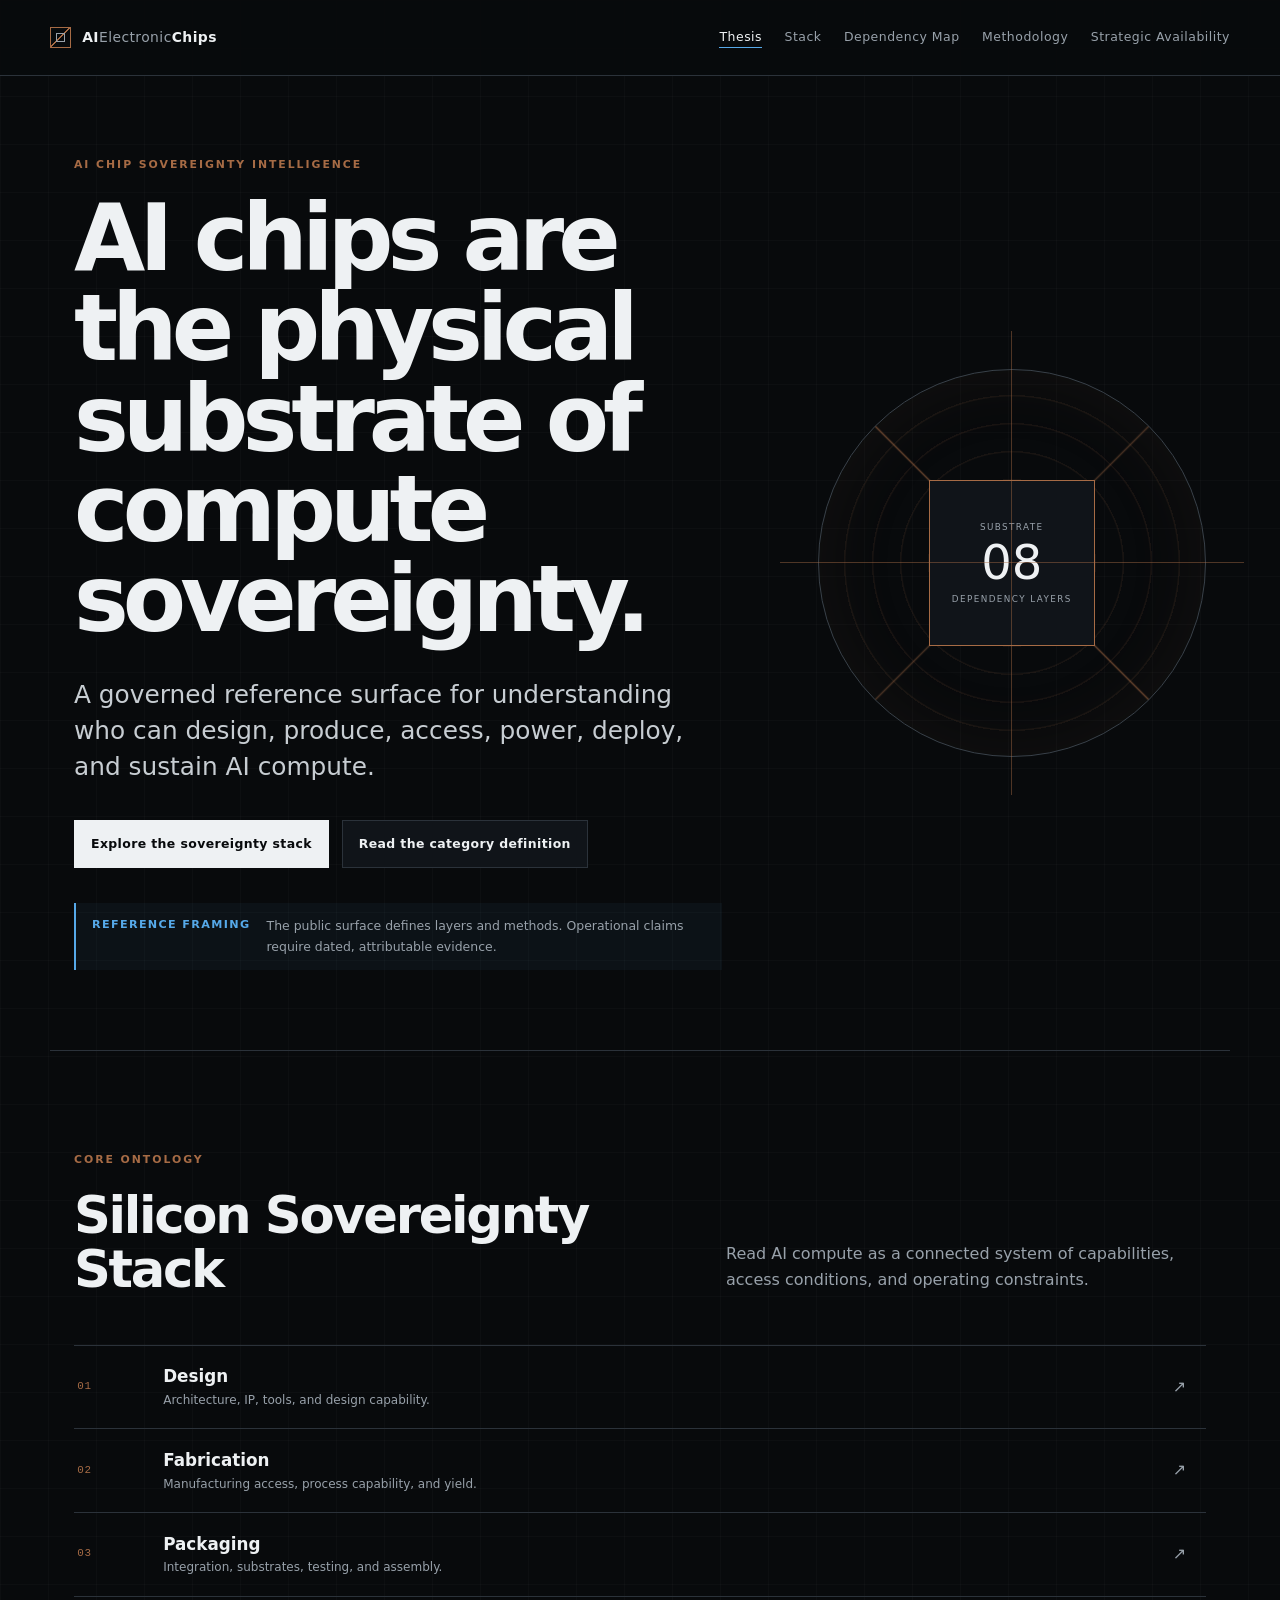
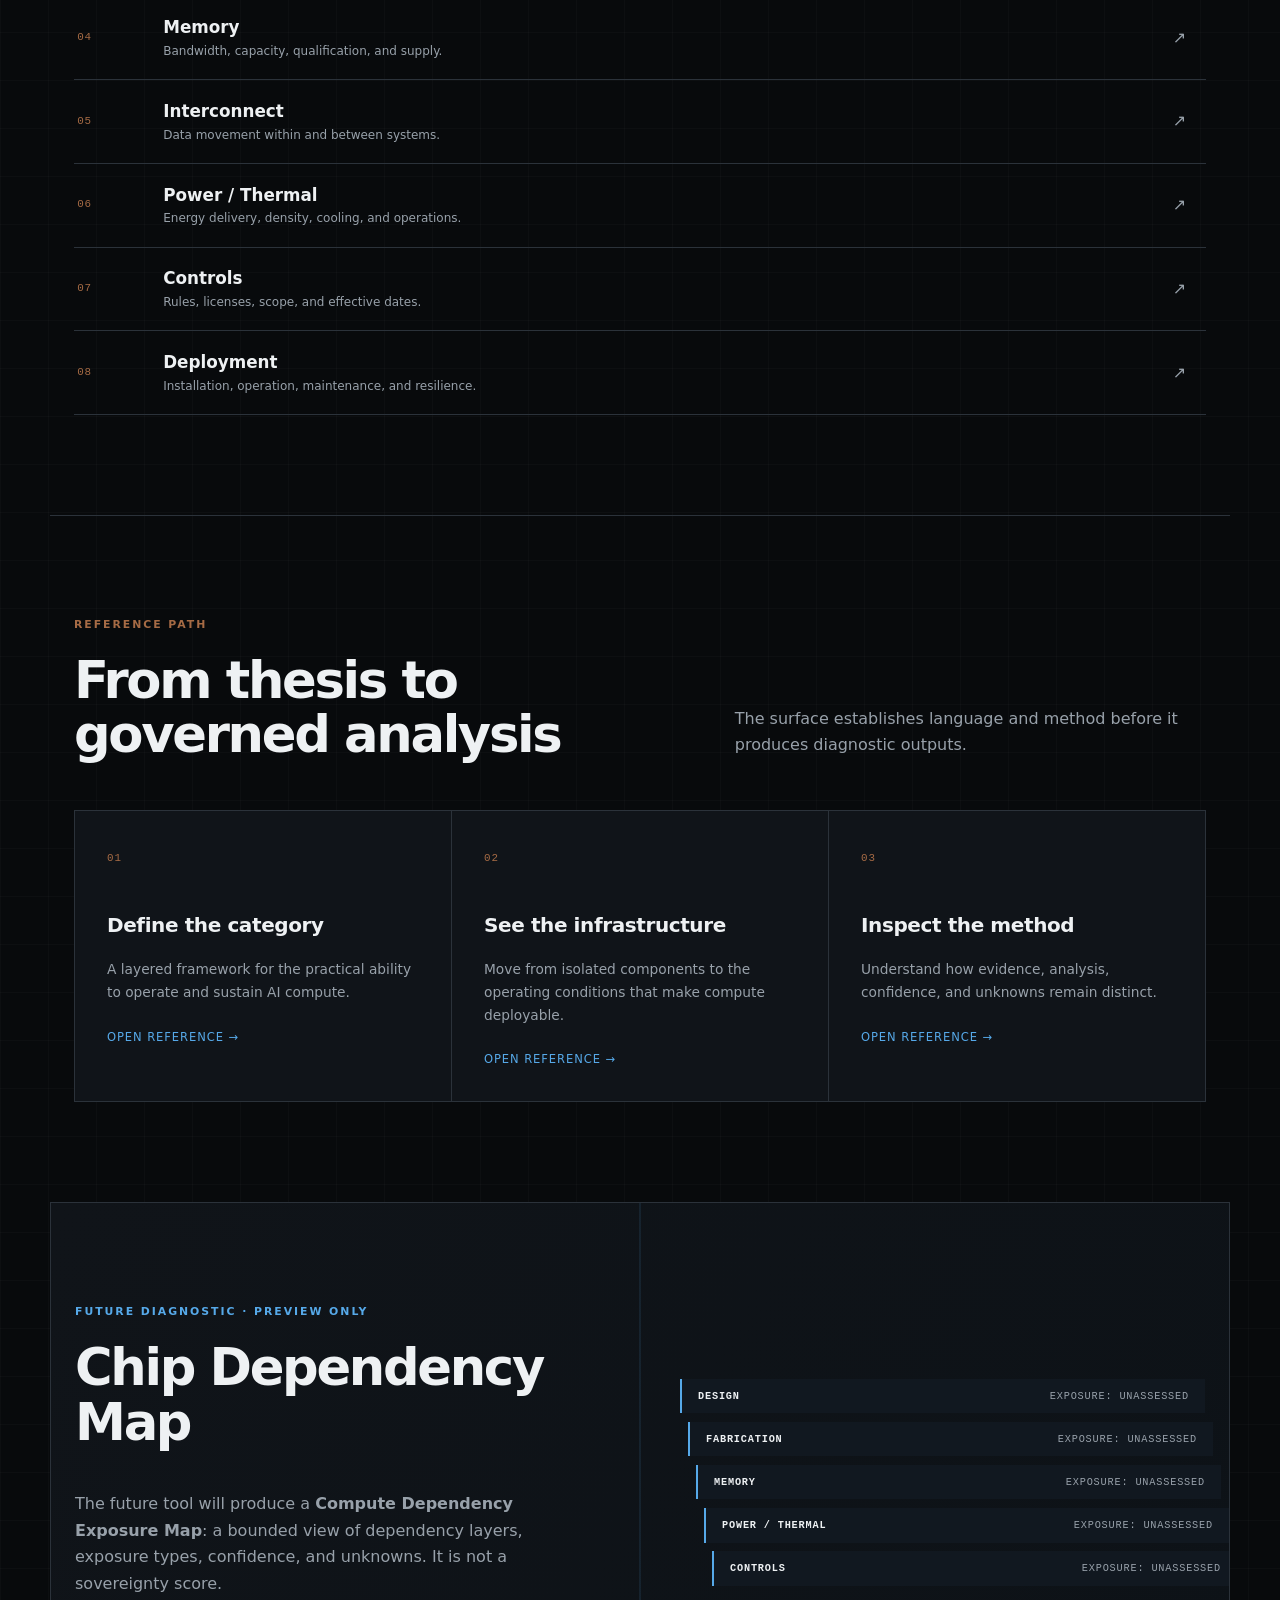
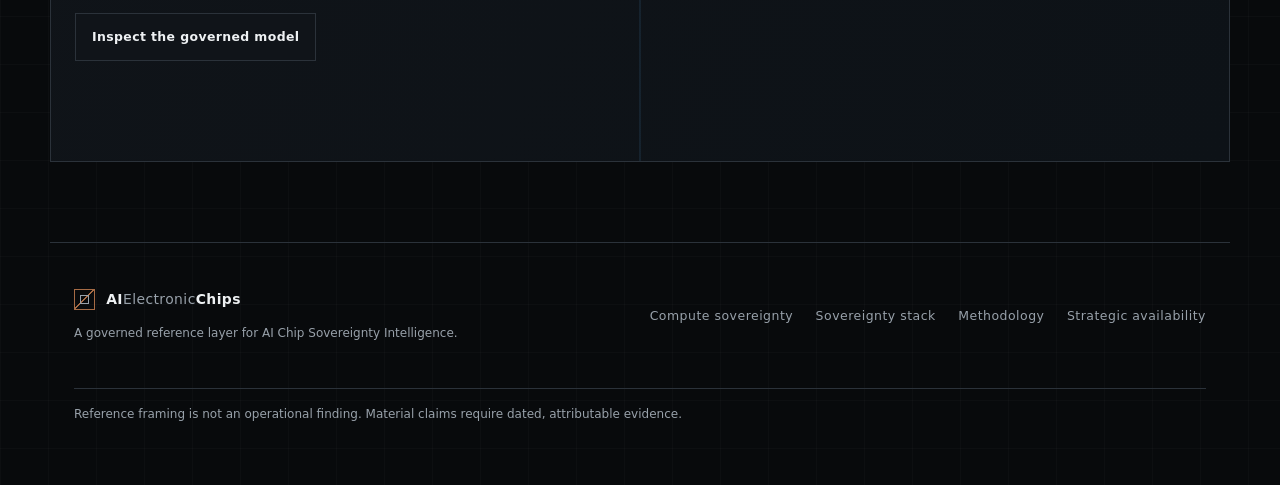
==== index.html @ 71fe15e7 "Build public reference surface" ====
<!doctype html>
<html lang="en">
<head>
  <meta charset="utf-8">
  <meta name="viewport" content="width=device-width, initial-scale=1">
  <title>AI Chip Sovereignty Intelligence | AIElectronicChips.com</title>
  <meta name="description" content="AI chips are the physical substrate of compute sovereignty.">
  <meta name="robots" content="index, follow">
  <link rel="canonical" href="https://aielectronicchips.com/">
  <meta property="og:type" content="website">
  <meta property="og:site_name" content="AIElectronicChips.com">
  <meta property="og:title" content="AI Chip Sovereignty Intelligence">
  <meta property="og:description" content="AI chips are the physical substrate of compute sovereignty.">
  <meta property="og:url" content="https://aielectronicchips.com/">
  <link rel="stylesheet" href="/assets/css/main.css">
</head>
<body>
  <a class="skip-link" href="#main">Skip to main content</a>
  <header class="site-header">
    <a class="brand" href="/" aria-label="AIElectronicChips.com home"><span class="brand-mark" aria-hidden="true"></span><span>AI<span>Electronic</span>Chips</span></a>
    <nav class="primary-nav" aria-label="Primary navigation"><a href="/" aria-current="page">Thesis</a><a href="/sovereignty-stack/">Stack</a><a href="/chip-dependency-map/">Dependency Map</a><a href="/methodology/">Methodology</a><a href="/strategic-availability/">Strategic Availability</a></nav>
  </header>
  <main id="main"><section class="home-hero"><div class="hero-copy"><p class="eyebrow">AI Chip Sovereignty Intelligence</p><h1>AI chips are the physical substrate of compute sovereignty.</h1><p class="lead">A governed reference surface for understanding who can design, produce, access, power, deploy, and sustain AI compute.</p><div class="hero-actions"><a class="button primary" href="/sovereignty-stack/">Explore the sovereignty stack</a><a class="button" href="/compute-sovereignty/">Read the category definition</a></div><div class="framing-note"><strong>Reference framing</strong><span>The public surface defines layers and methods. Operational claims require dated, attributable evidence.</span></div></div><div class="wafer" aria-hidden="true"><div class="wafer-core"><span>SUBSTRATE</span><strong>08</strong><small>DEPENDENCY LAYERS</small></div></div></section>
  <section class="home-section stack-home" aria-labelledby="stack-title"><div class="section-heading"><div><div class="section-label">Core ontology</div><h2 id="stack-title">Silicon Sovereignty Stack</h2></div><p>Read AI compute as a connected system of capabilities, access conditions, and operating constraints.</p></div><ol class="stack"><li><a href="/design-fabrication-packaging/"><span class="layer-id">01</span><span><strong>Design</strong><small>Architecture, IP, tools, and design capability.</small></span><span class="arrow" aria-hidden="true">↗</span></a></li><li><a href="/design-fabrication-packaging/"><span class="layer-id">02</span><span><strong>Fabrication</strong><small>Manufacturing access, process capability, and yield.</small></span><span class="arrow" aria-hidden="true">↗</span></a></li><li><a href="/design-fabrication-packaging/"><span class="layer-id">03</span><span><strong>Packaging</strong><small>Integration, substrates, testing, and assembly.</small></span><span class="arrow" aria-hidden="true">↗</span></a></li><li><a href="/hbm-memory/"><span class="layer-id">04</span><span><strong>Memory</strong><small>Bandwidth, capacity, qualification, and supply.</small></span><span class="arrow" aria-hidden="true">↗</span></a></li><li><a href="/interconnects/"><span class="layer-id">05</span><span><strong>Interconnect</strong><small>Data movement within and between systems.</small></span><span class="arrow" aria-hidden="true">↗</span></a></li><li><a href="/power-and-thermal-limits/"><span class="layer-id">06</span><span><strong>Power / Thermal</strong><small>Energy delivery, density, cooling, and operations.</small></span><span class="arrow" aria-hidden="true">↗</span></a></li><li><a href="/export-control-layer/"><span class="layer-id">07</span><span><strong>Controls</strong><small>Rules, licenses, scope, and effective dates.</small></span><span class="arrow" aria-hidden="true">↗</span></a></li><li><a href="/ai-chip-infrastructure/"><span class="layer-id">08</span><span><strong>Deployment</strong><small>Installation, operation, maintenance, and resilience.</small></span><span class="arrow" aria-hidden="true">↗</span></a></li></ol></section>
  <section class="home-section"><div class="section-heading"><div><div class="section-label">Reference path</div><h2>From thesis to governed analysis</h2></div><p>The surface establishes language and method before it produces diagnostic outputs.</p></div><div class="feature-grid"><a class="feature-card" href="/compute-sovereignty/"><span class="layer-id">01</span><h3>Define the category</h3><p>A layered framework for the practical ability to operate and sustain AI compute.</p><span class="text-link">Open reference →</span></a><a class="feature-card" href="/ai-chip-infrastructure/"><span class="layer-id">02</span><h3>See the infrastructure</h3><p>Move from isolated components to the operating conditions that make compute deployable.</p><span class="text-link">Open reference →</span></a><a class="feature-card" href="/methodology/"><span class="layer-id">03</span><h3>Inspect the method</h3><p>Understand how evidence, analysis, confidence, and unknowns remain distinct.</p><span class="text-link">Open reference →</span></a></div></section>
  <section class="home-section instrument-preview" aria-labelledby="map-title"><div><div class="section-label blue">Future diagnostic · Preview only</div><h2 id="map-title">Chip Dependency Map</h2><p>The future tool will produce a <strong>Compute Dependency Exposure Map</strong>: a bounded view of dependency layers, exposure types, confidence, and unknowns. It is not a sovereignty score.</p><a class="button" href="/chip-dependency-map/">Inspect the governed model</a></div><div class="preview-stack" aria-hidden="true"><span style="--i:0">DESIGN<b>EXPOSURE: UNASSESSED</b></span><span style="--i:1">FABRICATION<b>EXPOSURE: UNASSESSED</b></span><span style="--i:2">MEMORY<b>EXPOSURE: UNASSESSED</b></span><span style="--i:3">POWER / THERMAL<b>EXPOSURE: UNASSESSED</b></span><span style="--i:4">CONTROLS<b>EXPOSURE: UNASSESSED</b></span></div></section></main>
  <footer class="site-footer">
    <div><a class="brand footer-brand" href="/"><span class="brand-mark" aria-hidden="true"></span><span>AI<span>Electronic</span>Chips</span></a><p>A governed reference layer for AI Chip Sovereignty Intelligence.</p></div>
    <nav aria-label="Footer navigation"><a href="/compute-sovereignty/">Compute sovereignty</a><a href="/sovereignty-stack/">Sovereignty stack</a><a href="/methodology/">Methodology</a><a href="/strategic-availability/">Strategic availability</a></nav>
    <p class="footer-note">Reference framing is not an operational finding. Material claims require dated, attributable evidence.</p>
  </footer>
</body>
</html>
---- assets/css/main.css ----
:root{--black:#080a0c;--graphite:#101419;--panel:#151a20;--line:#2b323a;--muted:#98a1aa;--text:#eef1f3;--copper:#a66b45;--blue:#56a9e9;--max:1180px;color-scheme:dark}*{box-sizing:border-box}html{scroll-behavior:smooth}body{margin:0;background:var(--black);color:var(--text);font-family:Inter,ui-sans-serif,system-ui,-apple-system,BlinkMacSystemFont,"Segoe UI",sans-serif;line-height:1.65;background-image:linear-gradient(rgba(255,255,255,.018) 1px,transparent 1px),linear-gradient(90deg,rgba(255,255,255,.018) 1px,transparent 1px);background-size:48px 48px}a{color:inherit}.skip-link{position:absolute;left:1rem;top:-5rem;background:var(--text);color:var(--black);padding:.7rem 1rem;z-index:20}.skip-link:focus{top:1rem}.site-header{height:76px;display:flex;align-items:center;justify-content:space-between;gap:2rem;padding:0 max(24px,calc((100vw - var(--max))/2));border-bottom:1px solid var(--line);background:rgba(8,10,12,.94)}.brand{display:flex;align-items:center;gap:.7rem;text-decoration:none;font-size:.87rem;font-weight:700;letter-spacing:.03em}.brand span span{color:var(--muted);font-weight:500}.brand-mark{width:21px;height:21px;border:1px solid var(--copper);position:relative;background:linear-gradient(135deg,transparent 45%,var(--copper) 46%,var(--copper) 51%,transparent 52%)}.brand-mark:after{content:"";position:absolute;inset:5px;border:1px solid var(--muted)}.primary-nav,.site-footer nav{display:flex;gap:1.4rem;align-items:center}.primary-nav a,.site-footer nav a{color:var(--muted);text-decoration:none;font-size:.78rem;letter-spacing:.04em}.primary-nav a:hover,.primary-nav a:focus,.primary-nav a[aria-current=page],.site-footer a:hover{color:var(--text)}.primary-nav a[aria-current=page]{border-bottom:1px solid var(--blue)}.home-hero,.page-hero{max-width:var(--max);margin:auto;position:relative}.home-hero{min-height:650px;display:grid;grid-template-columns:1.25fr .75fr;align-items:center;gap:6rem;padding:80px 24px}.hero-copy{max-width:750px}.eyebrow,.section-label{text-transform:uppercase;letter-spacing:.18em;font-size:.68rem;font-weight:700;color:var(--copper);margin:0 0 1.2rem}.blue{color:var(--blue)}h1,h2,h3,p{margin-top:0}h1{font-size:clamp(3rem,7.2vw,6.6rem);line-height:.98;letter-spacing:-.065em;margin-bottom:2rem;max-width:1000px}h2{font-size:clamp(1.8rem,4vw,3.4rem);line-height:1.06;letter-spacing:-.045em}h3{font-size:1.25rem;letter-spacing:-.02em}.lead{font-size:clamp(1.15rem,2.2vw,1.55rem);line-height:1.45;color:#c7cdd2;max-width:760px}.intro{color:var(--muted);max-width:760px;font-size:1.04rem}.hero-actions{display:flex;gap:.8rem;flex-wrap:wrap;margin:2.2rem 0}.button{display:inline-block;text-decoration:none;border:1px solid var(--line);padding:.8rem 1rem;font-size:.78rem;font-weight:700;letter-spacing:.03em;background:var(--graphite)}.button:hover,.button:focus{border-color:var(--blue)}.button.primary{background:var(--text);color:var(--black);border-color:var(--text)}.framing-note{display:flex;gap:1rem;align-items:flex-start;border-left:2px solid var(--blue);padding:.8rem 1rem;background:rgba(86,169,233,.05);max-width:760px;margin-top:2rem}.framing-note strong{font-size:.7rem;text-transform:uppercase;letter-spacing:.12em;color:var(--blue);white-space:nowrap}.framing-note span{font-size:.78rem;color:var(--muted)}.wafer{aspect-ratio:1;border:1px solid #394149;border-radius:50%;display:grid;place-items:center;position:relative;background:repeating-radial-gradient(circle at center,transparent 0 26px,rgba(166,107,69,.1) 27px 28px),linear-gradient(45deg,transparent 49.7%,rgba(166,107,69,.5) 50%,transparent 50.3%),linear-gradient(-45deg,transparent 49.7%,rgba(166,107,69,.35) 50%,transparent 50.3%);box-shadow:inset 0 0 80px rgba(166,107,69,.08)}.wafer:before,.wafer:after{content:"";position:absolute;background:var(--copper);opacity:.45}.wafer:before{width:120%;height:1px}.wafer:after{width:1px;height:120%}.wafer-core{width:43%;aspect-ratio:1;background:var(--graphite);border:1px solid var(--copper);display:flex;flex-direction:column;align-items:center;justify-content:center;text-align:center}.wafer-core span,.wafer-core small{font-size:.55rem;letter-spacing:.16em;color:var(--muted)}.wafer-core strong{font-size:3rem;font-weight:400;line-height:1.2}.home-section,.content-shell{max-width:var(--max);margin:auto;padding:100px 24px}.home-section{border-top:1px solid var(--line)}.section-heading{display:flex;justify-content:space-between;gap:3rem;align-items:end;margin-bottom:3rem}.section-heading h2{margin-bottom:0}.section-heading p{max-width:480px;color:var(--muted);margin-bottom:.2rem}.stack{list-style:none;padding:0;margin:0;border-top:1px solid var(--line)}.stack li{border-bottom:1px solid var(--line)}.stack a{display:grid;grid-template-columns:70px 1fr 30px;gap:1rem;padding:1.1rem .2rem;text-decoration:none;align-items:center}.stack a:hover,.stack a:focus{background:linear-gradient(90deg,rgba(166,107,69,.08),transparent)}.layer-id,.block-index{font-family:ui-monospace,SFMono-Regular,Consolas,monospace;font-size:.68rem;color:var(--copper);letter-spacing:.08em}.stack strong{display:block;font-size:1.05rem}.stack small{display:block;color:var(--muted);font-size:.75rem}.arrow{color:var(--muted)}.feature-grid,.related-grid{display:grid;grid-template-columns:repeat(3,1fr);gap:1px;background:var(--line);border:1px solid var(--line)}.feature-card,.related-card{background:var(--graphite);padding:2rem;text-decoration:none}.feature-card:hover,.feature-card:focus,.related-card:hover,.related-card:focus{background:var(--panel)}.feature-card h3{margin:2.5rem 0 1rem}.feature-card p,.related-card span{color:var(--muted);font-size:.86rem}.text-link{display:block;color:var(--blue)!important;font-size:.72rem!important;text-transform:uppercase;letter-spacing:.08em;margin-top:1.5rem}.instrument-preview{display:grid;grid-template-columns:1fr 1fr;gap:5rem;background:linear-gradient(120deg,var(--graphite),#0d1217);border:1px solid var(--line);position:relative;overflow:hidden}.instrument-preview:before{content:"";position:absolute;inset:0;background:linear-gradient(90deg,transparent 49.9%,rgba(86,169,233,.18) 50%,transparent 50.1%);pointer-events:none}.instrument-preview p{color:var(--muted);max-width:600px}.preview-stack{display:flex;flex-direction:column;justify-content:center;gap:.55rem}.preview-stack span,.signal-grid span{border-left:2px solid var(--blue);background:#111820;padding:.7rem 1rem;font:600 .64rem ui-monospace,SFMono-Regular,Consolas,monospace;letter-spacing:.08em;transform:translateX(calc(var(--i) * 8px))}.preview-stack b{float:right;color:var(--muted);font-weight:400}.page-hero{padding:110px 24px 90px;border-bottom:1px solid var(--line);overflow:hidden}.page-hero h1{font-size:clamp(3.2rem,8vw,7.2rem);max-width:1050px}.trace{position:absolute;right:5%;top:15%;width:34%;height:70%;border:1px solid rgba(166,107,69,.25);border-left:0;background:linear-gradient(90deg,transparent,rgba(166,107,69,.04));z-index:-1}.trace:after{content:"";position:absolute;width:60%;height:1px;right:100%;top:50%;background:linear-gradient(90deg,transparent,var(--copper))}.content-shell{padding-top:70px}.stack-panel,.offerings{margin-bottom:90px}.stack-panel h2,.offerings h2{max-width:700px}.reference-sections{border-top:1px solid var(--line)}.reference-block{display:grid;grid-template-columns:100px 1fr;gap:2rem;border-bottom:1px solid var(--line);padding:3rem 0}.reference-block h2{font-size:clamp(1.5rem,3vw,2.5rem);margin-bottom:.8rem}.reference-block p{color:var(--muted);max-width:780px}.related{margin-top:100px}.related h2{margin-bottom:2.5rem}.related-card{display:flex;flex-direction:column}.related-card strong{font-size:1rem;margin-bottom:.8rem}.signal-grid{display:grid;grid-template-columns:1fr 1fr;gap:.6rem;align-content:center}.offerings ul{list-style:none;padding:0;border-top:1px solid var(--line)}.offerings li{border-bottom:1px solid var(--line);padding:1rem 0;font-size:1.05rem}.offerings li:before{content:"";display:inline-block;width:6px;height:6px;background:var(--copper);margin:0 1rem .15rem 0}.site-footer{max-width:var(--max);margin:80px auto 0;border-top:1px solid var(--line);padding:45px 24px 60px;display:grid;grid-template-columns:1fr auto;gap:2rem}.site-footer p{color:var(--muted);font-size:.75rem;margin:.8rem 0 0}.footer-note{grid-column:1/-1;border-top:1px solid var(--line);padding-top:1rem}.footer-brand{width:max-content}@media(max-width:900px){.primary-nav{display:none}.home-hero{grid-template-columns:1fr;min-height:auto}.wafer{max-width:420px}.section-heading{display:block}.section-heading p{margin-top:1rem}.feature-grid,.related-grid{grid-template-columns:1fr}.instrument-preview{grid-template-columns:1fr;gap:2rem}.site-footer{grid-template-columns:1fr}.site-footer nav{flex-wrap:wrap}}@media(max-width:600px){.site-header{height:64px;padding:0 18px}.home-hero,.page-hero,.home-section,.content-shell{padding-left:18px;padding-right:18px}.home-hero{padding-top:65px;padding-bottom:65px;gap:3rem}h1{font-size:clamp(2.65rem,15vw,4.5rem)}.page-hero h1{font-size:clamp(2.8rem,16vw,4.8rem)}.hero-actions{display:grid}.button{text-align:center}.framing-note{display:block}.framing-note strong{display:block;margin-bottom:.4rem}.reference-block{grid-template-columns:1fr;gap:.6rem;padding:2.2rem 0}.signal-grid{grid-template-columns:1fr}.preview-stack b{float:none;display:block;margin-top:.2rem}.stack a{grid-template-columns:40px 1fr 20px}.stack small{margin-top:.15rem}.site-footer nav{display:grid;gap:.7rem}}@media(prefers-reduced-motion:reduce){html{scroll-behavior:auto}}body{overflow-x:hidden}.hero-copy{min-width:0}.wafer{width:100%}@media(max-width:600px){.home-hero>*{min-width:0}.lead,.intro{overflow-wrap:anywhere}}
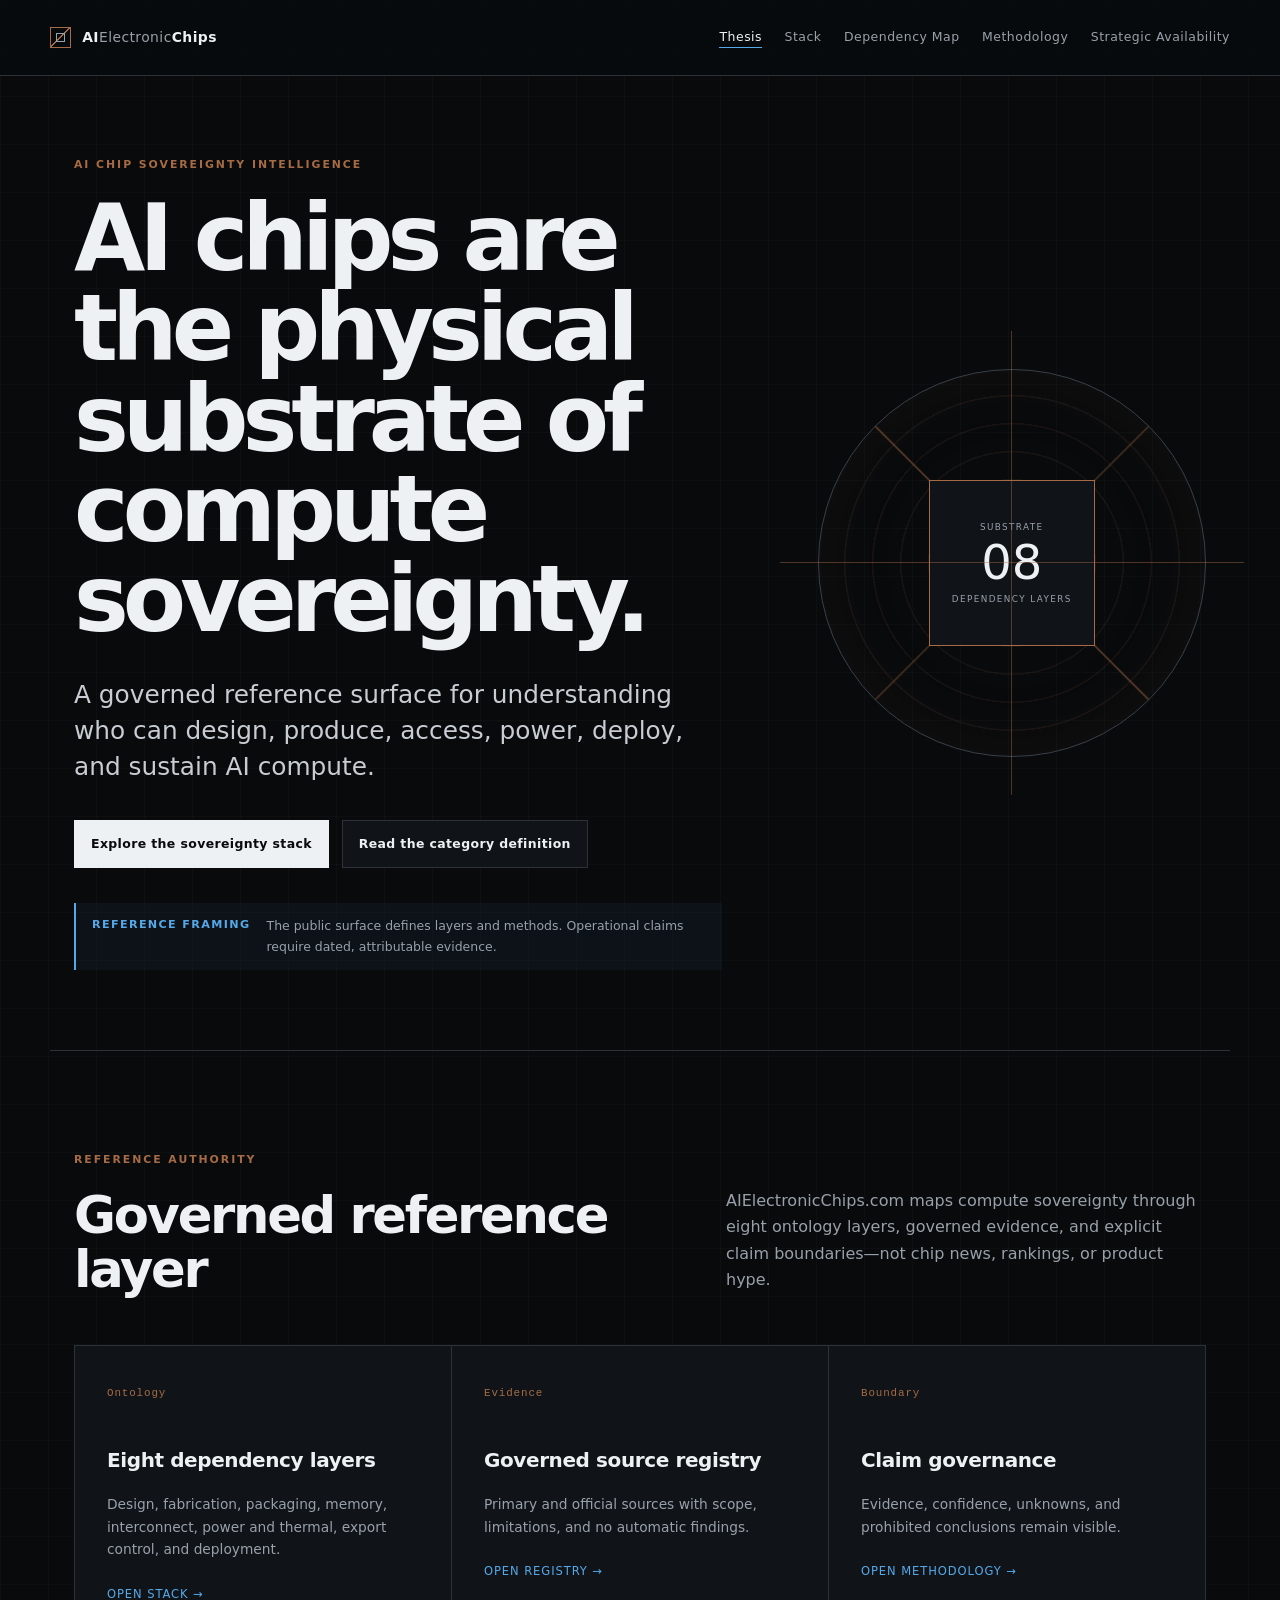
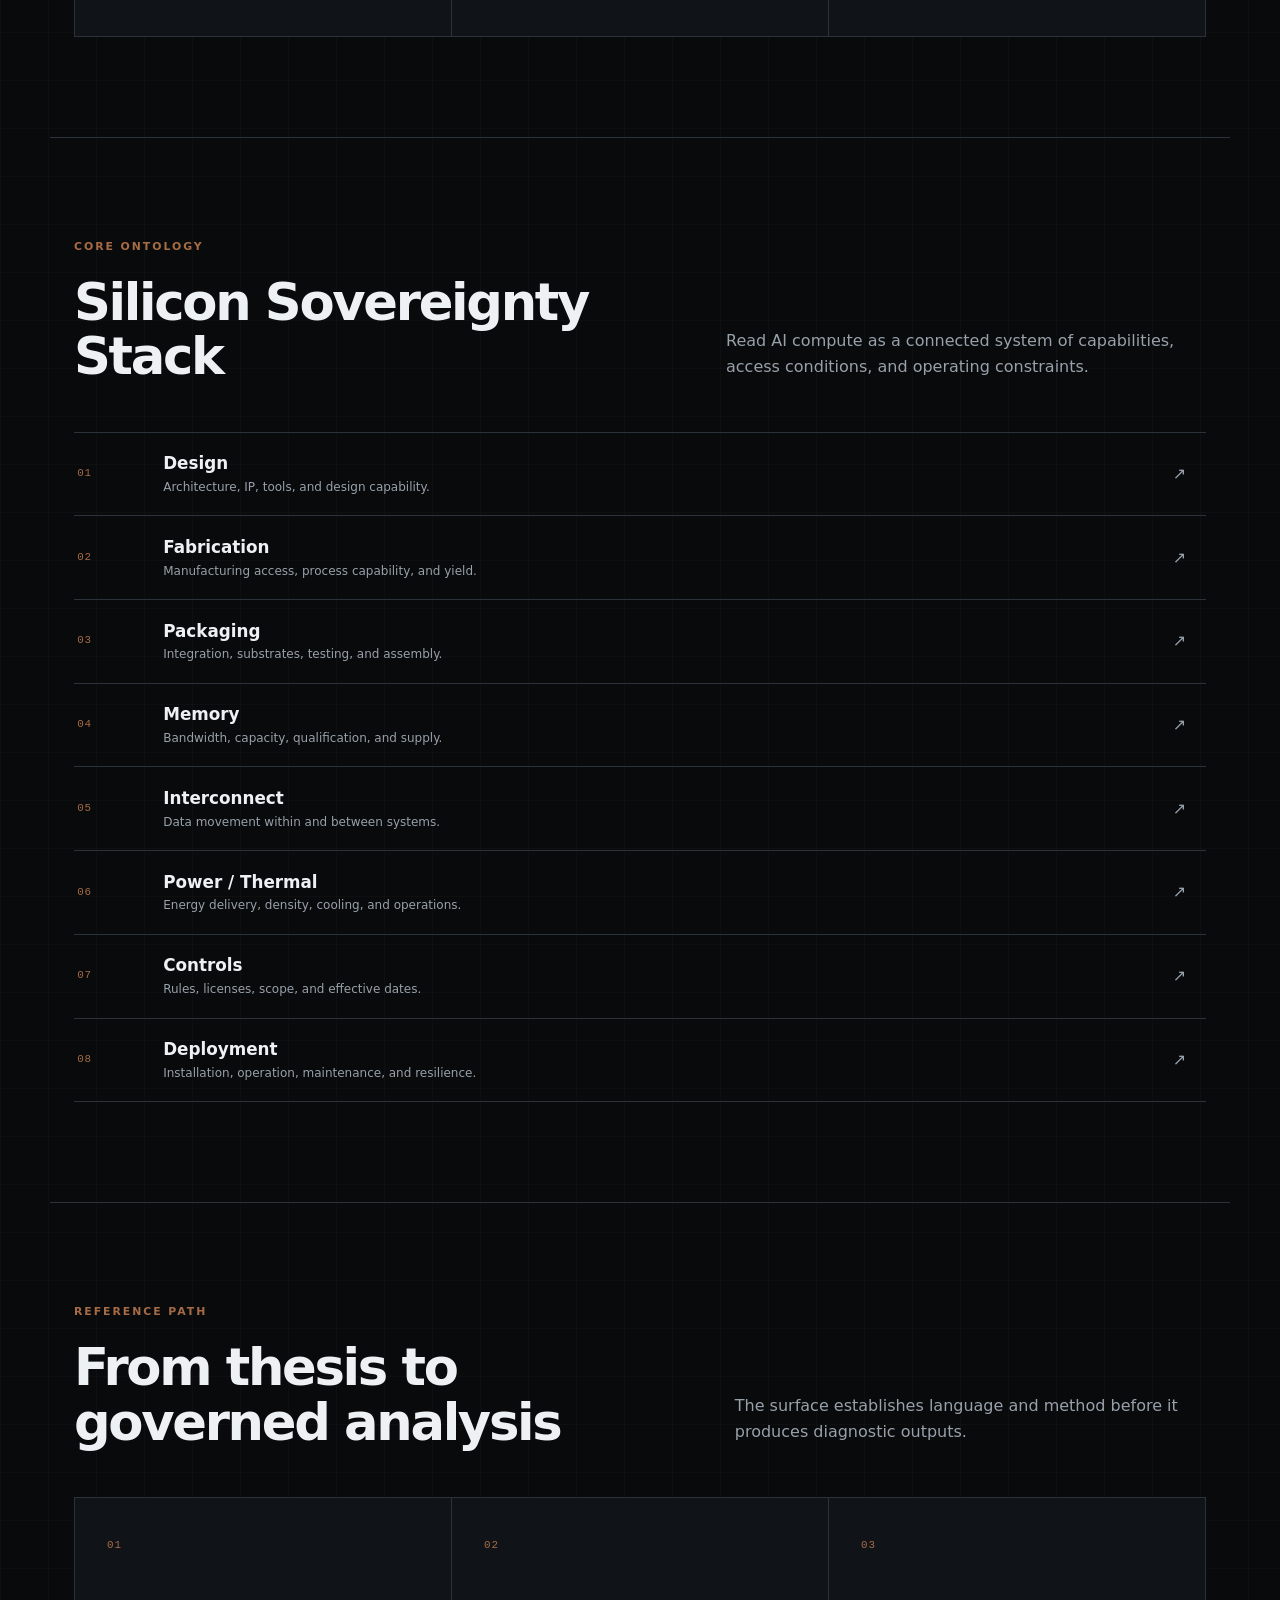
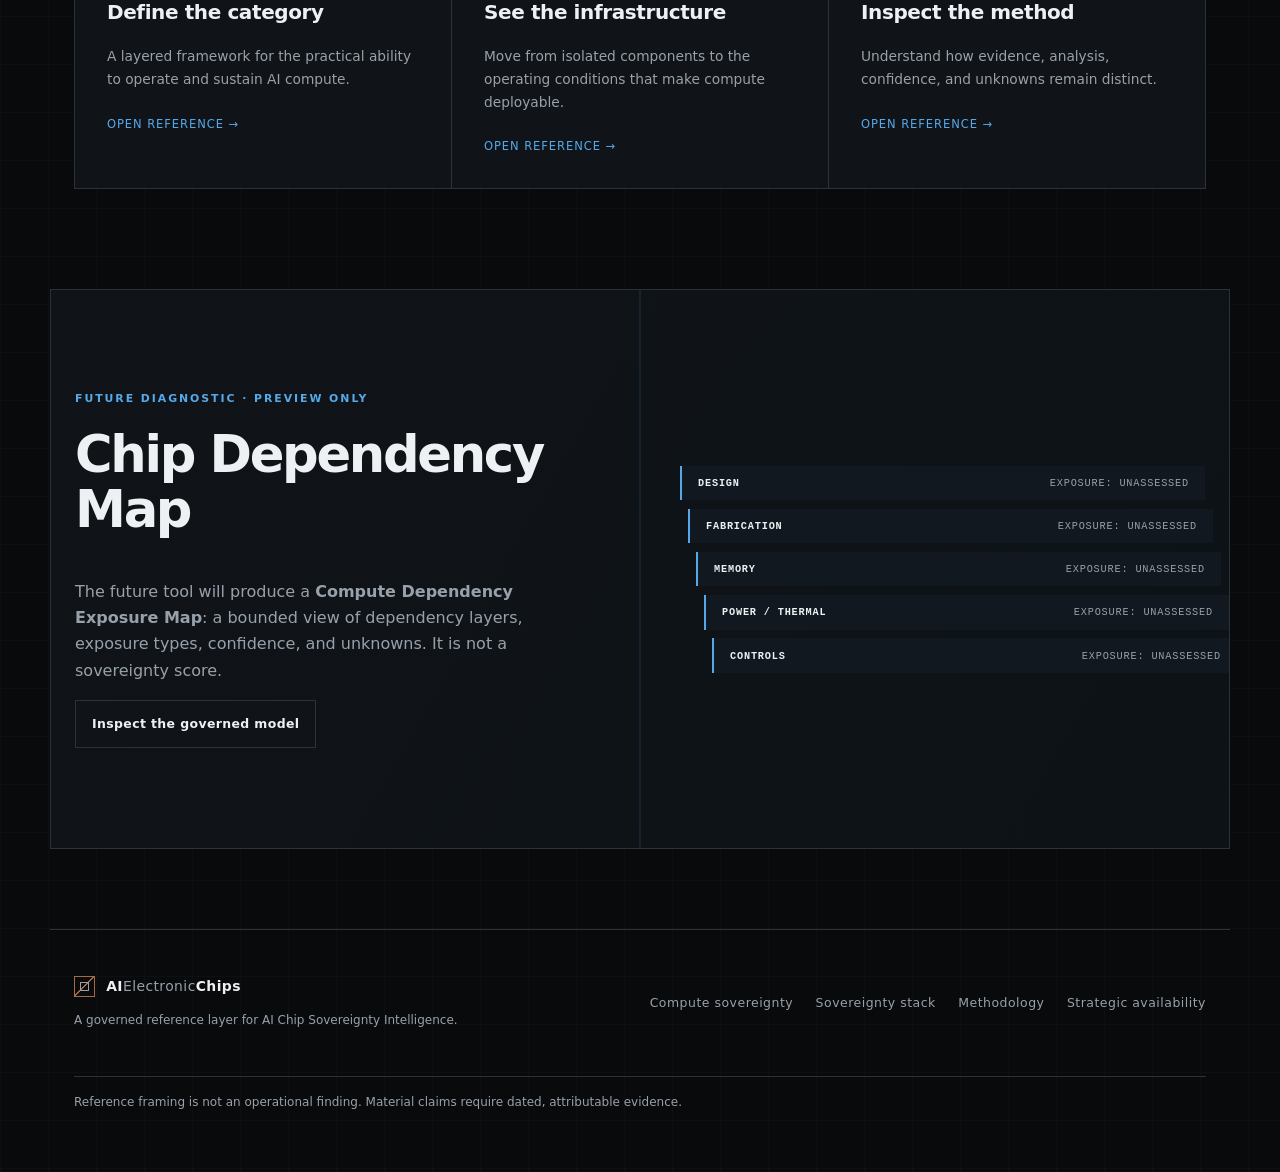
==== commit 1e86f94f: "Establish reference authority foundation Co-authored-by: Cursor <cursoragent@cursor.com>" ====
--- a/index.html
+++ b/index.html
@@ -20,7 +20,8 @@
     <a class="brand" href="/" aria-label="AIElectronicChips.com home"><span class="brand-mark" aria-hidden="true"></span><span>AI<span>Electronic</span>Chips</span></a>
     <nav class="primary-nav" aria-label="Primary navigation"><a href="/" aria-current="page">Thesis</a><a href="/sovereignty-stack/">Stack</a><a href="/chip-dependency-map/">Dependency Map</a><a href="/methodology/">Methodology</a><a href="/strategic-availability/">Strategic Availability</a></nav>
   </header>
-  <main id="main"><section class="home-hero"><div class="hero-copy"><p class="eyebrow">AI Chip Sovereignty Intelligence</p><h1>AI chips are the physical substrate of compute sovereignty.</h1><p class="lead">A governed reference surface for understanding who can design, produce, access, power, deploy, and sustain AI compute.</p><div class="hero-actions"><a class="button primary" href="/sovereignty-stack/">Explore the sovereignty stack</a><a class="button" href="/compute-sovereignty/">Read the category definition</a></div><div class="framing-note"><strong>Reference framing</strong><span>The public surface defines layers and methods. Operational claims require dated, attributable evidence.</span></div></div><div class="wafer" aria-hidden="true"><div class="wafer-core"><span>SUBSTRATE</span><strong>08</strong><small>DEPENDENCY LAYERS</small></div></div></section>
+  <main id="main"><section class="home-hero"><div class="hero-copy"><p class="eyebrow">AI Chip Sovereignty Intelligence</p><h1>AI chips are the physical substrate of compute sovereignty.</h1><p class="lead">A governed reference surface for understanding who can design, produce, access, power, deploy, and sustain AI compute.</p><div class="hero-actions"><a class="button primary" href="/sovereignty-stack/">Explore the sovereignty stack</a><a class="button" href="/compute-sovereignty/">Read the category definition</a></div><div class="framing-note"><strong>Reference framing</strong><span>The public surface defines layers and methods. Operational claims require dated, attributable evidence.</span></div></div><div class="wafer" aria-hidden="true"><div class="wafer-core"><span>SUBSTRATE</span><strong>08</strong><small>DEPENDENCY LAYERS</small></div></div>  </section>
+  <section class="home-section" aria-labelledby="authority-title"><div class="section-heading"><div><div class="section-label">Reference authority</div><h2 id="authority-title">Governed reference layer</h2></div><p>AIElectronicChips.com maps compute sovereignty through eight ontology layers, governed evidence, and explicit claim boundaries—not chip news, rankings, or product hype.</p></div><div class="feature-grid"><a class="feature-card" href="/sovereignty-stack/"><span class="layer-id">Ontology</span><h3>Eight dependency layers</h3><p>Design, fabrication, packaging, memory, interconnect, power and thermal, export control, and deployment.</p><span class="text-link">Open stack →</span></a><a class="feature-card" href="/sources/"><span class="layer-id">Evidence</span><h3>Governed source registry</h3><p>Primary and official sources with scope, limitations, and no automatic findings.</p><span class="text-link">Open registry →</span></a><a class="feature-card" href="/methodology/"><span class="layer-id">Boundary</span><h3>Claim governance</h3><p>Evidence, confidence, unknowns, and prohibited conclusions remain visible.</p><span class="text-link">Open methodology →</span></a></div></section>
   <section class="home-section stack-home" aria-labelledby="stack-title"><div class="section-heading"><div><div class="section-label">Core ontology</div><h2 id="stack-title">Silicon Sovereignty Stack</h2></div><p>Read AI compute as a connected system of capabilities, access conditions, and operating constraints.</p></div><ol class="stack"><li><a href="/design-fabrication-packaging/"><span class="layer-id">01</span><span><strong>Design</strong><small>Architecture, IP, tools, and design capability.</small></span><span class="arrow" aria-hidden="true">↗</span></a></li><li><a href="/design-fabrication-packaging/"><span class="layer-id">02</span><span><strong>Fabrication</strong><small>Manufacturing access, process capability, and yield.</small></span><span class="arrow" aria-hidden="true">↗</span></a></li><li><a href="/design-fabrication-packaging/"><span class="layer-id">03</span><span><strong>Packaging</strong><small>Integration, substrates, testing, and assembly.</small></span><span class="arrow" aria-hidden="true">↗</span></a></li><li><a href="/hbm-memory/"><span class="layer-id">04</span><span><strong>Memory</strong><small>Bandwidth, capacity, qualification, and supply.</small></span><span class="arrow" aria-hidden="true">↗</span></a></li><li><a href="/interconnects/"><span class="layer-id">05</span><span><strong>Interconnect</strong><small>Data movement within and between systems.</small></span><span class="arrow" aria-hidden="true">↗</span></a></li><li><a href="/power-and-thermal-limits/"><span class="layer-id">06</span><span><strong>Power / Thermal</strong><small>Energy delivery, density, cooling, and operations.</small></span><span class="arrow" aria-hidden="true">↗</span></a></li><li><a href="/export-control-layer/"><span class="layer-id">07</span><span><strong>Controls</strong><small>Rules, licenses, scope, and effective dates.</small></span><span class="arrow" aria-hidden="true">↗</span></a></li><li><a href="/ai-chip-infrastructure/"><span class="layer-id">08</span><span><strong>Deployment</strong><small>Installation, operation, maintenance, and resilience.</small></span><span class="arrow" aria-hidden="true">↗</span></a></li></ol></section>
   <section class="home-section"><div class="section-heading"><div><div class="section-label">Reference path</div><h2>From thesis to governed analysis</h2></div><p>The surface establishes language and method before it produces diagnostic outputs.</p></div><div class="feature-grid"><a class="feature-card" href="/compute-sovereignty/"><span class="layer-id">01</span><h3>Define the category</h3><p>A layered framework for the practical ability to operate and sustain AI compute.</p><span class="text-link">Open reference →</span></a><a class="feature-card" href="/ai-chip-infrastructure/"><span class="layer-id">02</span><h3>See the infrastructure</h3><p>Move from isolated components to the operating conditions that make compute deployable.</p><span class="text-link">Open reference →</span></a><a class="feature-card" href="/methodology/"><span class="layer-id">03</span><h3>Inspect the method</h3><p>Understand how evidence, analysis, confidence, and unknowns remain distinct.</p><span class="text-link">Open reference →</span></a></div></section>
   <section class="home-section instrument-preview" aria-labelledby="map-title"><div><div class="section-label blue">Future diagnostic · Preview only</div><h2 id="map-title">Chip Dependency Map</h2><p>The future tool will produce a <strong>Compute Dependency Exposure Map</strong>: a bounded view of dependency layers, exposure types, confidence, and unknowns. It is not a sovereignty score.</p><a class="button" href="/chip-dependency-map/">Inspect the governed model</a></div><div class="preview-stack" aria-hidden="true"><span style="--i:0">DESIGN<b>EXPOSURE: UNASSESSED</b></span><span style="--i:1">FABRICATION<b>EXPOSURE: UNASSESSED</b></span><span style="--i:2">MEMORY<b>EXPOSURE: UNASSESSED</b></span><span style="--i:3">POWER / THERMAL<b>EXPOSURE: UNASSESSED</b></span><span style="--i:4">CONTROLS<b>EXPOSURE: UNASSESSED</b></span></div></section></main>
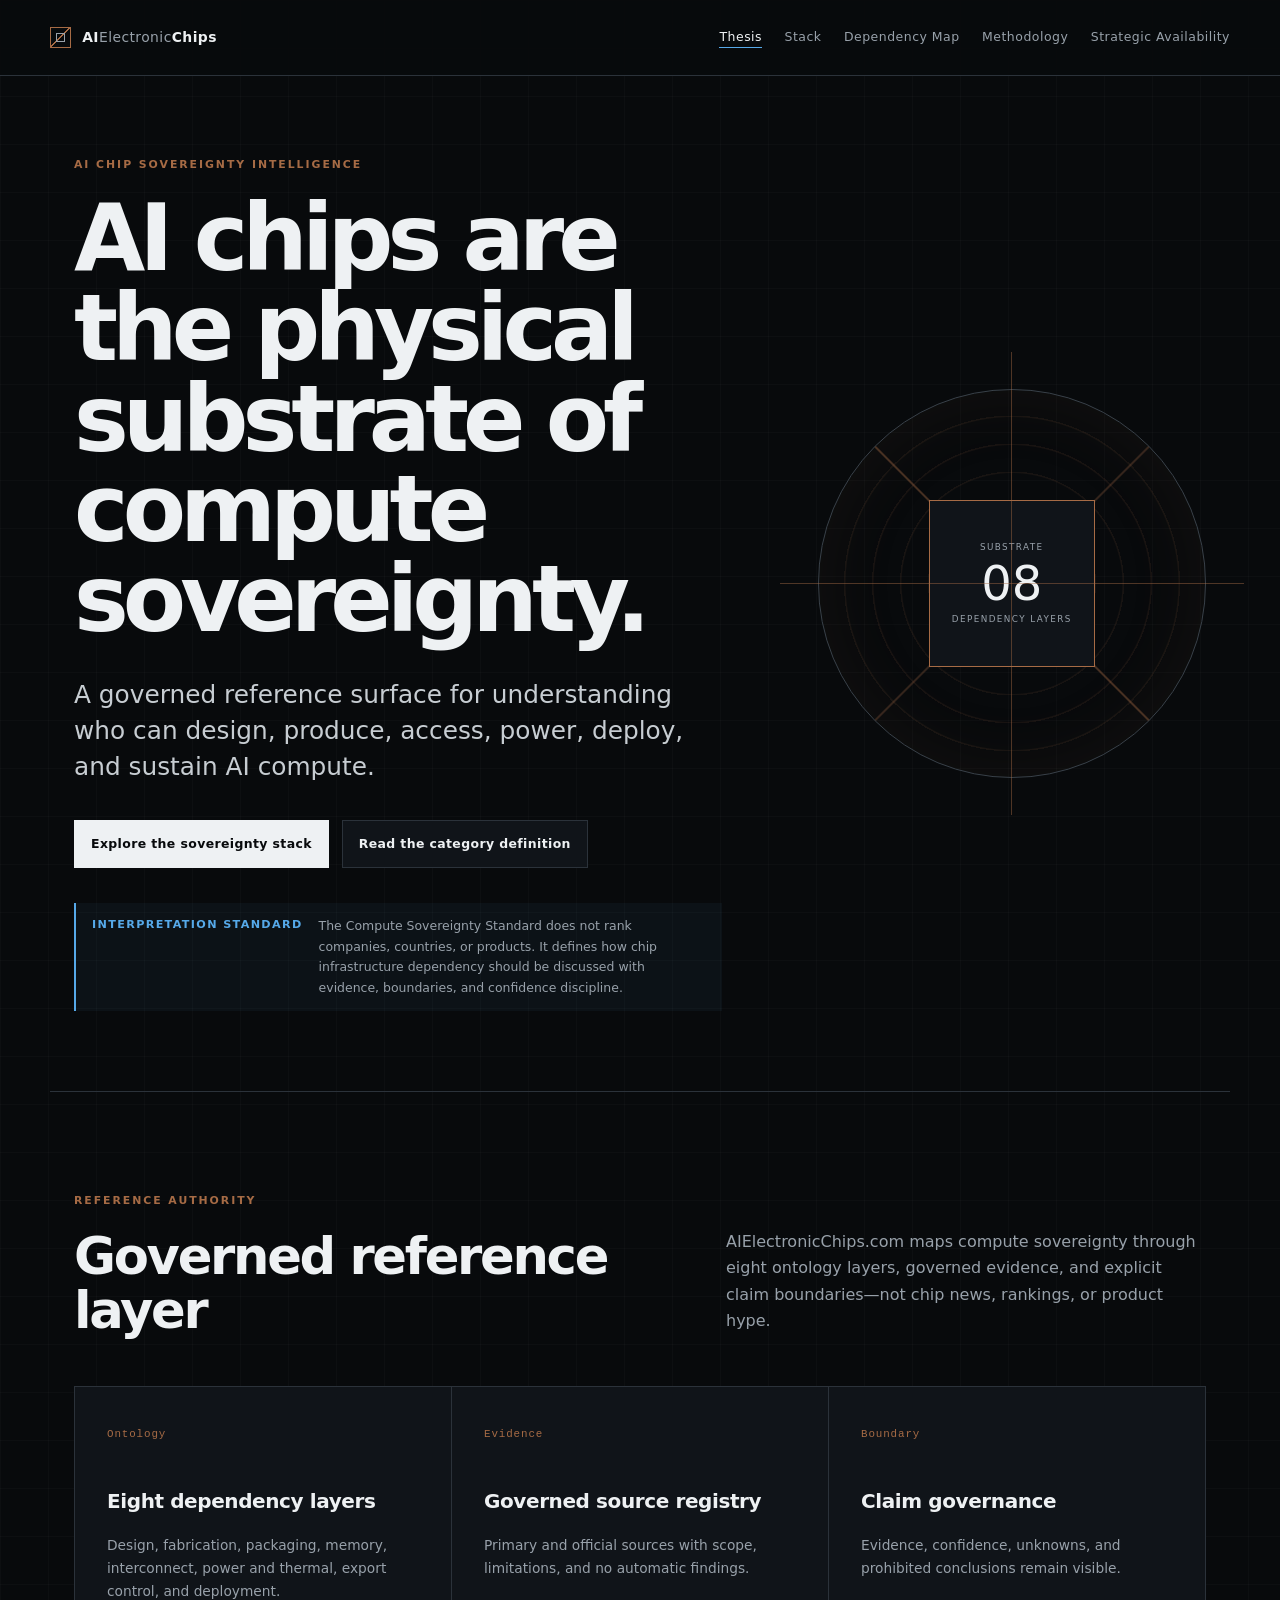
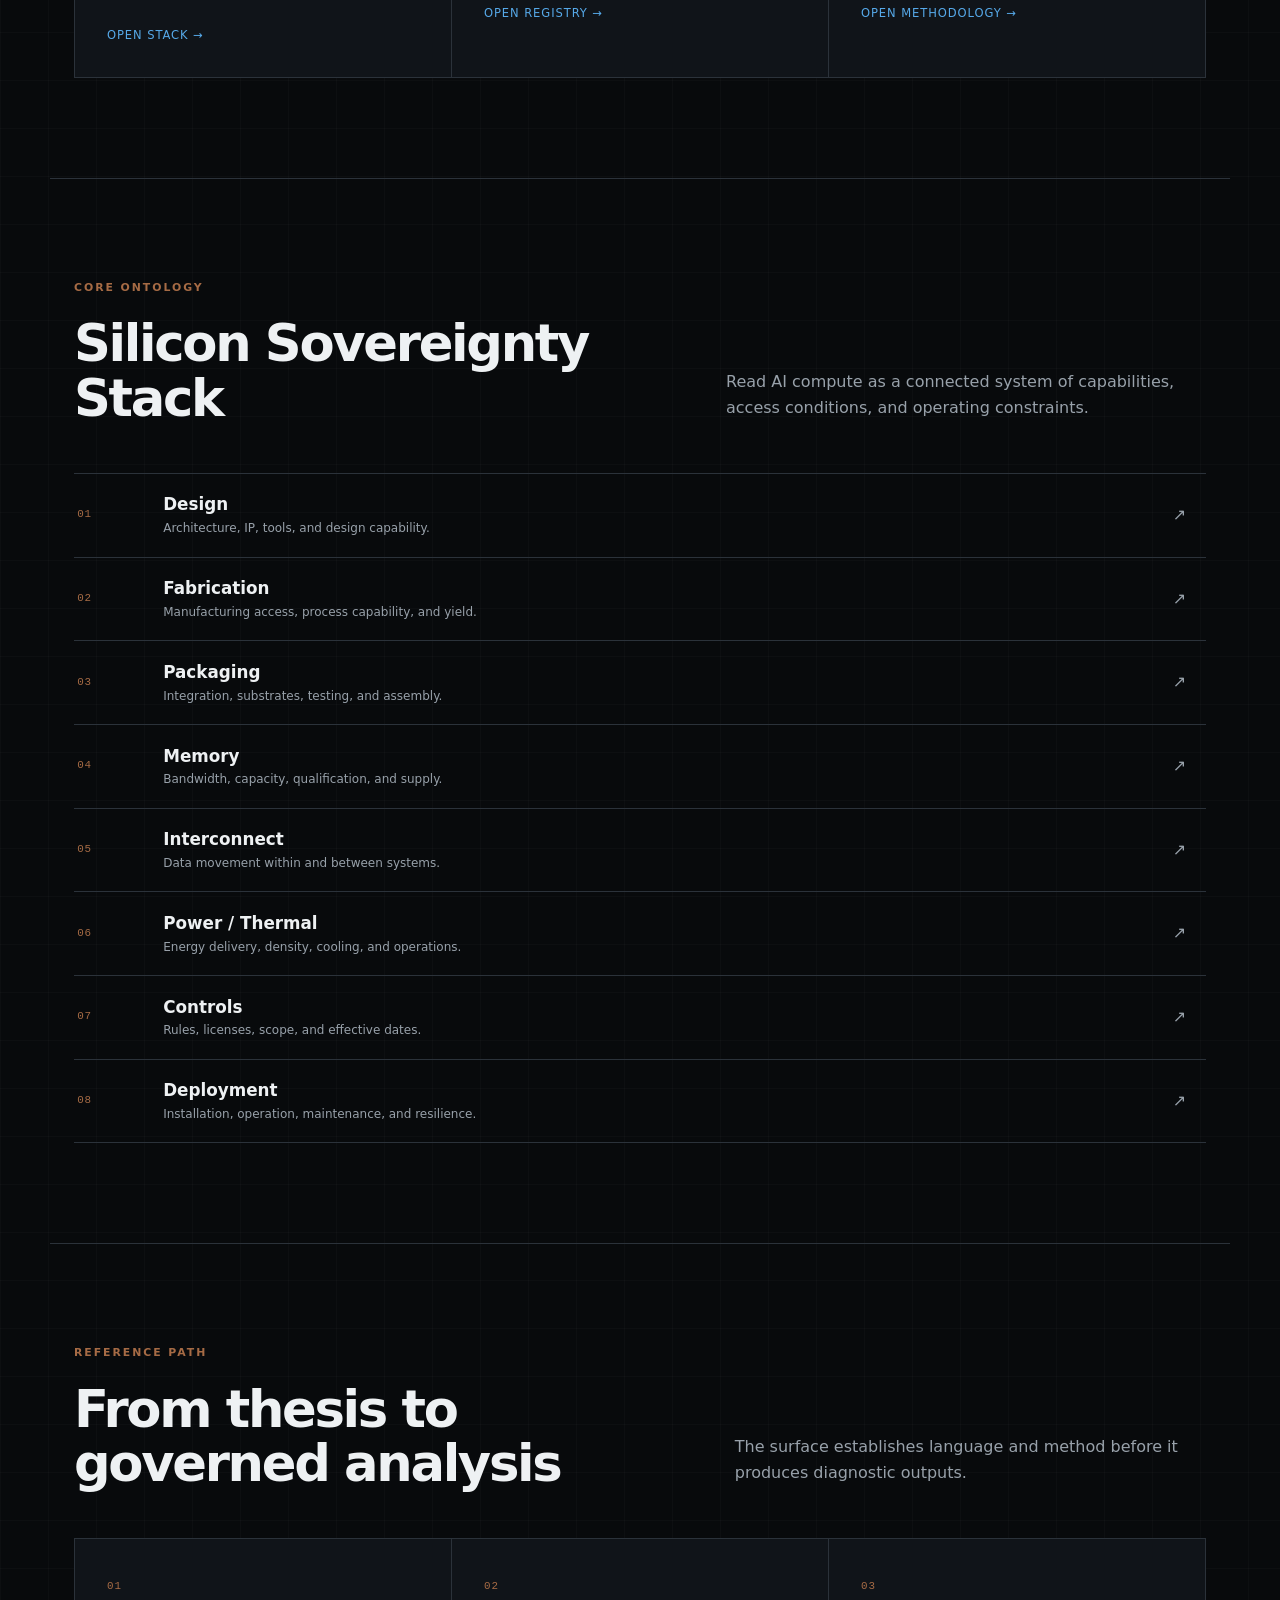
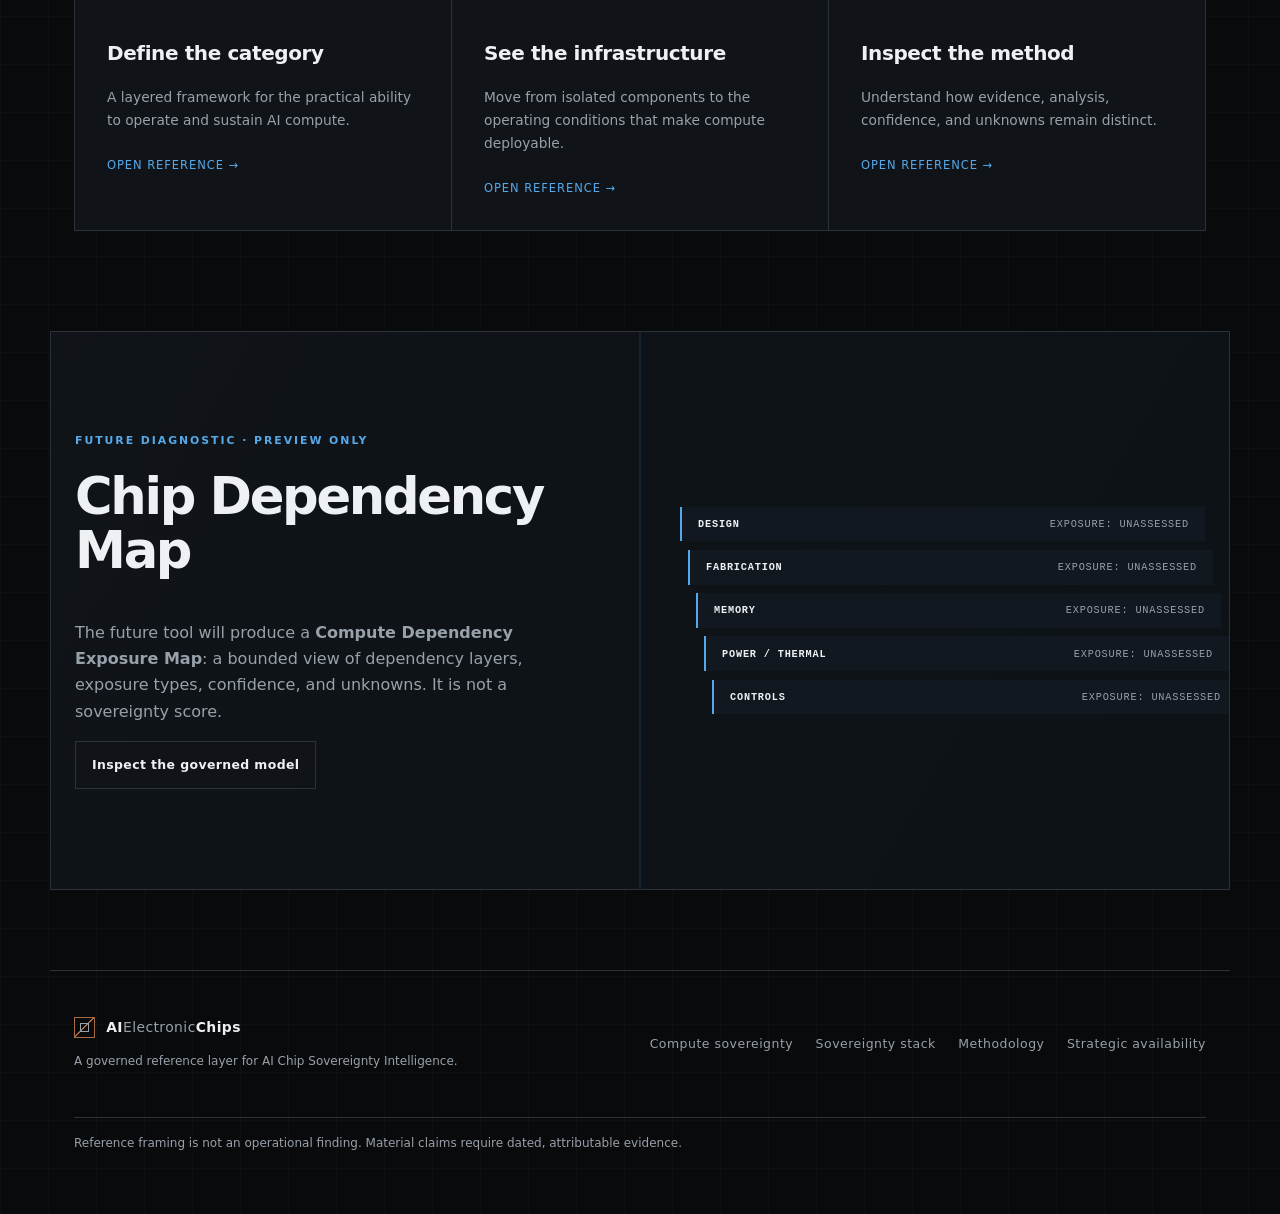
==== commit f78ffb09: "Establish compute sovereignty standard v1 Co-authored-by: Cursor <cursoragent@cursor.com>" ====
--- a/index.html
+++ b/index.html
@@ -20,7 +20,7 @@
     <a class="brand" href="/" aria-label="AIElectronicChips.com home"><span class="brand-mark" aria-hidden="true"></span><span>AI<span>Electronic</span>Chips</span></a>
     <nav class="primary-nav" aria-label="Primary navigation"><a href="/" aria-current="page">Thesis</a><a href="/sovereignty-stack/">Stack</a><a href="/chip-dependency-map/">Dependency Map</a><a href="/methodology/">Methodology</a><a href="/strategic-availability/">Strategic Availability</a></nav>
   </header>
-  <main id="main"><section class="home-hero"><div class="hero-copy"><p class="eyebrow">AI Chip Sovereignty Intelligence</p><h1>AI chips are the physical substrate of compute sovereignty.</h1><p class="lead">A governed reference surface for understanding who can design, produce, access, power, deploy, and sustain AI compute.</p><div class="hero-actions"><a class="button primary" href="/sovereignty-stack/">Explore the sovereignty stack</a><a class="button" href="/compute-sovereignty/">Read the category definition</a></div><div class="framing-note"><strong>Reference framing</strong><span>The public surface defines layers and methods. Operational claims require dated, attributable evidence.</span></div></div><div class="wafer" aria-hidden="true"><div class="wafer-core"><span>SUBSTRATE</span><strong>08</strong><small>DEPENDENCY LAYERS</small></div></div>  </section>
+  <main id="main"><section class="home-hero"><div class="hero-copy"><p class="eyebrow">AI Chip Sovereignty Intelligence</p><h1>AI chips are the physical substrate of compute sovereignty.</h1><p class="lead">A governed reference surface for understanding who can design, produce, access, power, deploy, and sustain AI compute.</p><div class="hero-actions"><a class="button primary" href="/sovereignty-stack/">Explore the sovereignty stack</a><a class="button" href="/compute-sovereignty/">Read the category definition</a></div><div class="framing-note"><strong>Interpretation standard</strong><span>The Compute Sovereignty Standard does not rank companies, countries, or products. It defines how chip infrastructure dependency should be discussed with evidence, boundaries, and confidence discipline.</span></div></div><div class="wafer" aria-hidden="true"><div class="wafer-core"><span>SUBSTRATE</span><strong>08</strong><small>DEPENDENCY LAYERS</small></div></div>  </section>
   <section class="home-section" aria-labelledby="authority-title"><div class="section-heading"><div><div class="section-label">Reference authority</div><h2 id="authority-title">Governed reference layer</h2></div><p>AIElectronicChips.com maps compute sovereignty through eight ontology layers, governed evidence, and explicit claim boundaries—not chip news, rankings, or product hype.</p></div><div class="feature-grid"><a class="feature-card" href="/sovereignty-stack/"><span class="layer-id">Ontology</span><h3>Eight dependency layers</h3><p>Design, fabrication, packaging, memory, interconnect, power and thermal, export control, and deployment.</p><span class="text-link">Open stack →</span></a><a class="feature-card" href="/sources/"><span class="layer-id">Evidence</span><h3>Governed source registry</h3><p>Primary and official sources with scope, limitations, and no automatic findings.</p><span class="text-link">Open registry →</span></a><a class="feature-card" href="/methodology/"><span class="layer-id">Boundary</span><h3>Claim governance</h3><p>Evidence, confidence, unknowns, and prohibited conclusions remain visible.</p><span class="text-link">Open methodology →</span></a></div></section>
   <section class="home-section stack-home" aria-labelledby="stack-title"><div class="section-heading"><div><div class="section-label">Core ontology</div><h2 id="stack-title">Silicon Sovereignty Stack</h2></div><p>Read AI compute as a connected system of capabilities, access conditions, and operating constraints.</p></div><ol class="stack"><li><a href="/design-fabrication-packaging/"><span class="layer-id">01</span><span><strong>Design</strong><small>Architecture, IP, tools, and design capability.</small></span><span class="arrow" aria-hidden="true">↗</span></a></li><li><a href="/design-fabrication-packaging/"><span class="layer-id">02</span><span><strong>Fabrication</strong><small>Manufacturing access, process capability, and yield.</small></span><span class="arrow" aria-hidden="true">↗</span></a></li><li><a href="/design-fabrication-packaging/"><span class="layer-id">03</span><span><strong>Packaging</strong><small>Integration, substrates, testing, and assembly.</small></span><span class="arrow" aria-hidden="true">↗</span></a></li><li><a href="/hbm-memory/"><span class="layer-id">04</span><span><strong>Memory</strong><small>Bandwidth, capacity, qualification, and supply.</small></span><span class="arrow" aria-hidden="true">↗</span></a></li><li><a href="/interconnects/"><span class="layer-id">05</span><span><strong>Interconnect</strong><small>Data movement within and between systems.</small></span><span class="arrow" aria-hidden="true">↗</span></a></li><li><a href="/power-and-thermal-limits/"><span class="layer-id">06</span><span><strong>Power / Thermal</strong><small>Energy delivery, density, cooling, and operations.</small></span><span class="arrow" aria-hidden="true">↗</span></a></li><li><a href="/export-control-layer/"><span class="layer-id">07</span><span><strong>Controls</strong><small>Rules, licenses, scope, and effective dates.</small></span><span class="arrow" aria-hidden="true">↗</span></a></li><li><a href="/ai-chip-infrastructure/"><span class="layer-id">08</span><span><strong>Deployment</strong><small>Installation, operation, maintenance, and resilience.</small></span><span class="arrow" aria-hidden="true">↗</span></a></li></ol></section>
   <section class="home-section"><div class="section-heading"><div><div class="section-label">Reference path</div><h2>From thesis to governed analysis</h2></div><p>The surface establishes language and method before it produces diagnostic outputs.</p></div><div class="feature-grid"><a class="feature-card" href="/compute-sovereignty/"><span class="layer-id">01</span><h3>Define the category</h3><p>A layered framework for the practical ability to operate and sustain AI compute.</p><span class="text-link">Open reference →</span></a><a class="feature-card" href="/ai-chip-infrastructure/"><span class="layer-id">02</span><h3>See the infrastructure</h3><p>Move from isolated components to the operating conditions that make compute deployable.</p><span class="text-link">Open reference →</span></a><a class="feature-card" href="/methodology/"><span class="layer-id">03</span><h3>Inspect the method</h3><p>Understand how evidence, analysis, confidence, and unknowns remain distinct.</p><span class="text-link">Open reference →</span></a></div></section>
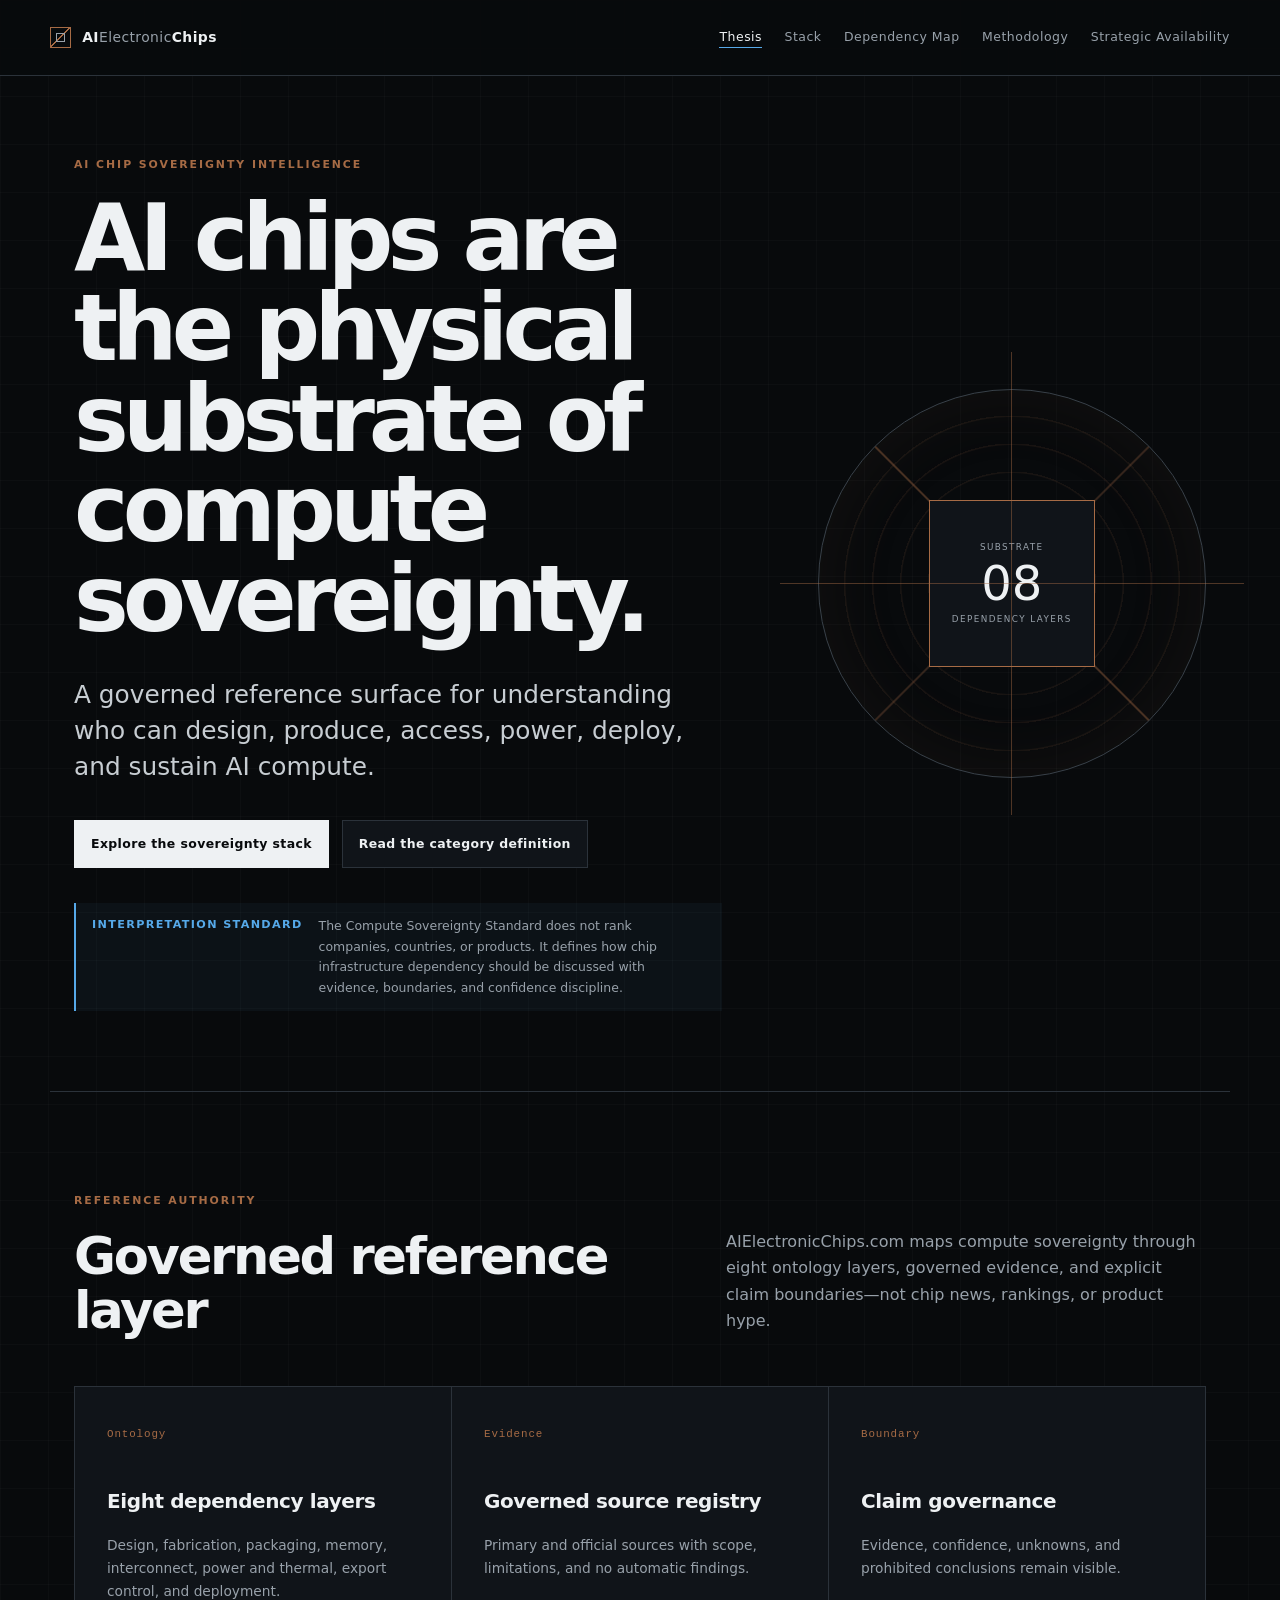
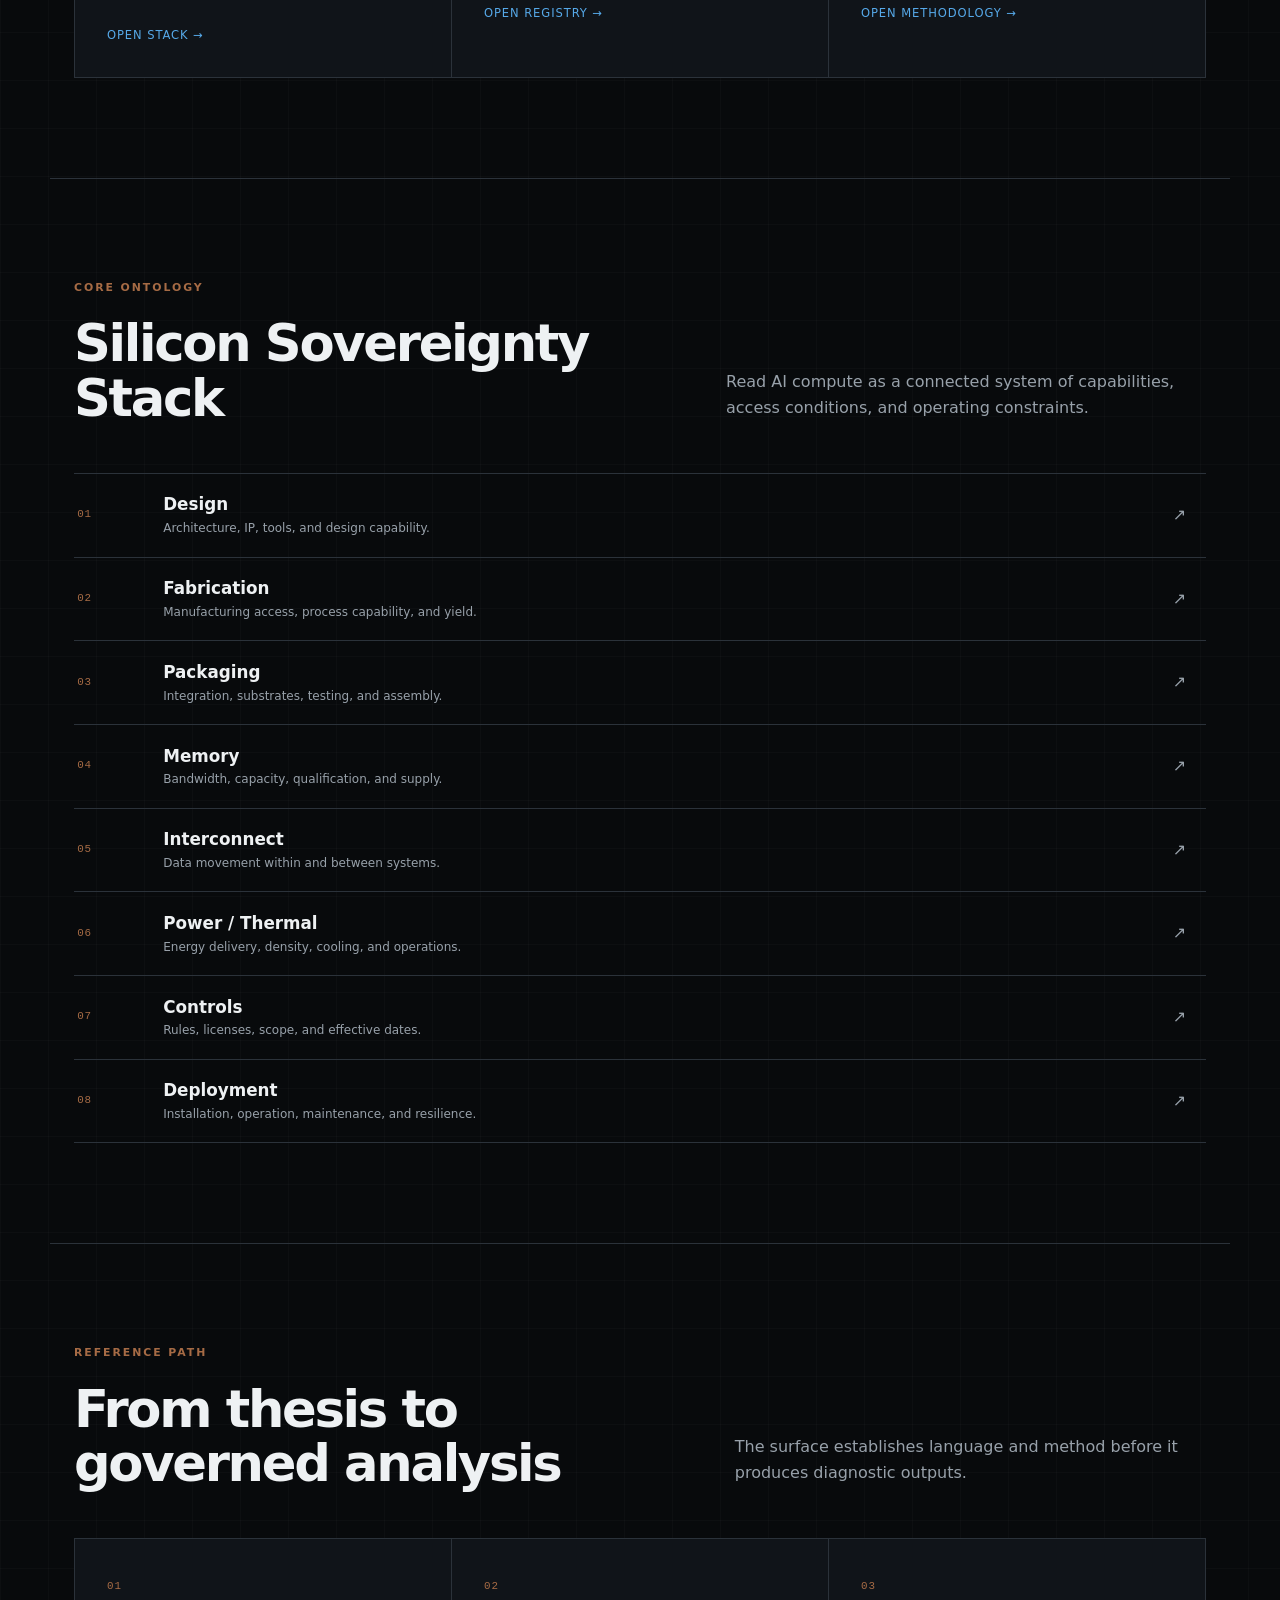
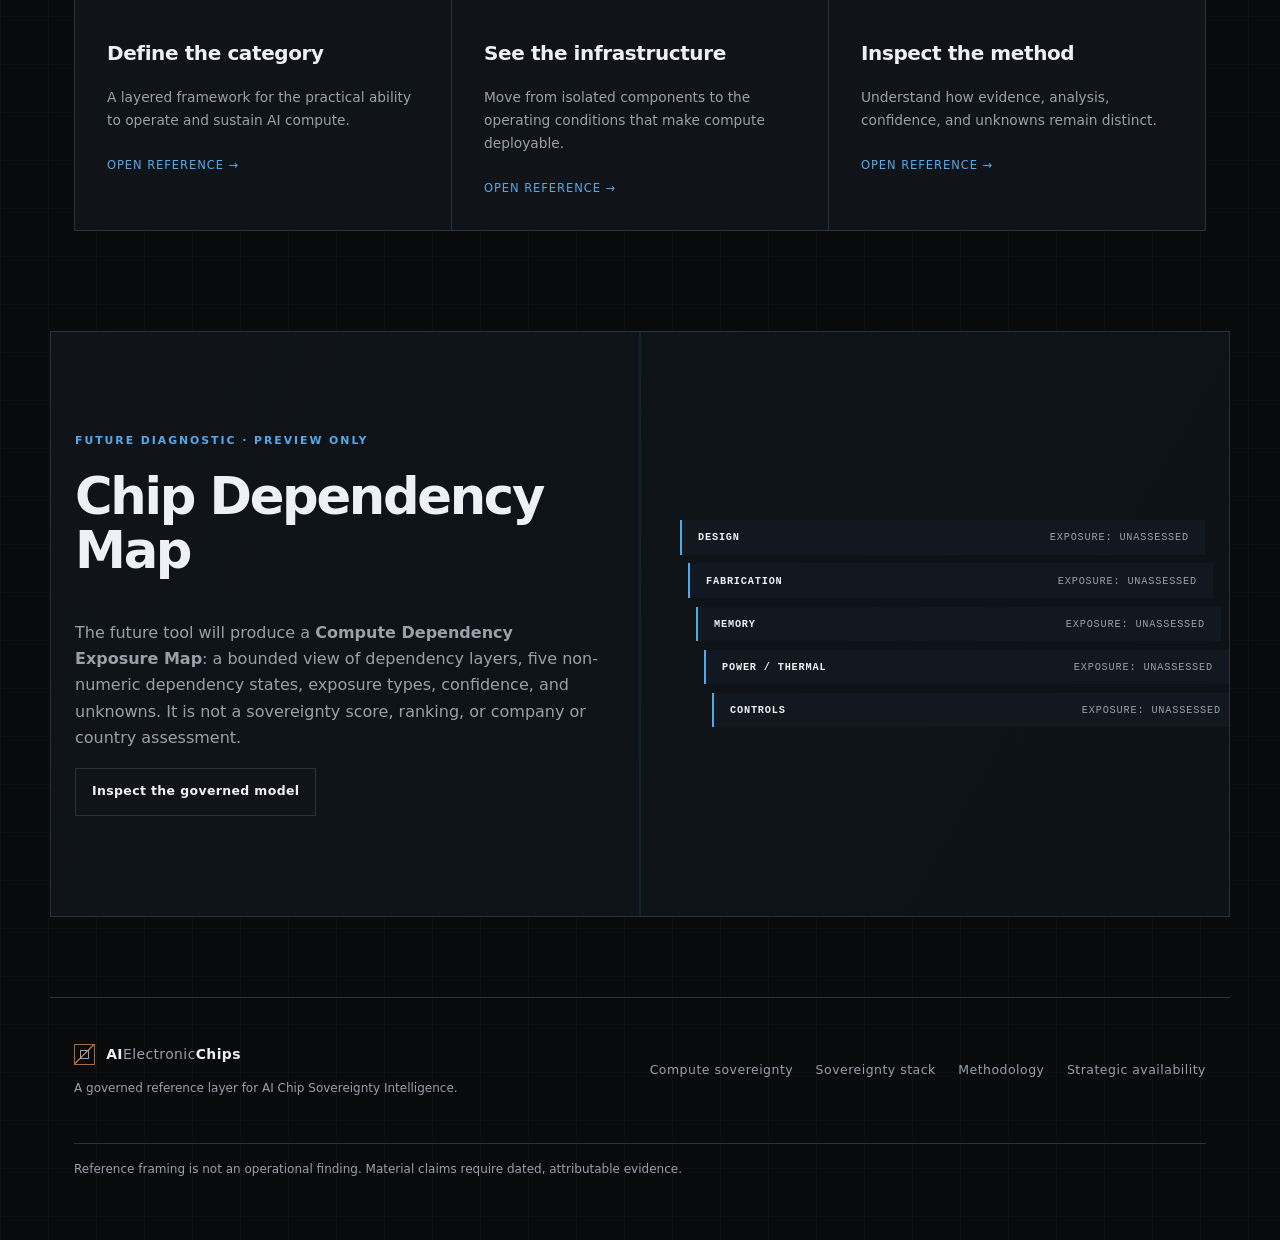
==== commit 25ab338c: "Establish chip dependency map model v1 Co-authored-by: Cursor <cursoragent@cursor.com>" ====
--- a/index.html
+++ b/index.html
@@ -24,7 +24,7 @@
   <section class="home-section" aria-labelledby="authority-title"><div class="section-heading"><div><div class="section-label">Reference authority</div><h2 id="authority-title">Governed reference layer</h2></div><p>AIElectronicChips.com maps compute sovereignty through eight ontology layers, governed evidence, and explicit claim boundaries—not chip news, rankings, or product hype.</p></div><div class="feature-grid"><a class="feature-card" href="/sovereignty-stack/"><span class="layer-id">Ontology</span><h3>Eight dependency layers</h3><p>Design, fabrication, packaging, memory, interconnect, power and thermal, export control, and deployment.</p><span class="text-link">Open stack →</span></a><a class="feature-card" href="/sources/"><span class="layer-id">Evidence</span><h3>Governed source registry</h3><p>Primary and official sources with scope, limitations, and no automatic findings.</p><span class="text-link">Open registry →</span></a><a class="feature-card" href="/methodology/"><span class="layer-id">Boundary</span><h3>Claim governance</h3><p>Evidence, confidence, unknowns, and prohibited conclusions remain visible.</p><span class="text-link">Open methodology →</span></a></div></section>
   <section class="home-section stack-home" aria-labelledby="stack-title"><div class="section-heading"><div><div class="section-label">Core ontology</div><h2 id="stack-title">Silicon Sovereignty Stack</h2></div><p>Read AI compute as a connected system of capabilities, access conditions, and operating constraints.</p></div><ol class="stack"><li><a href="/design-fabrication-packaging/"><span class="layer-id">01</span><span><strong>Design</strong><small>Architecture, IP, tools, and design capability.</small></span><span class="arrow" aria-hidden="true">↗</span></a></li><li><a href="/design-fabrication-packaging/"><span class="layer-id">02</span><span><strong>Fabrication</strong><small>Manufacturing access, process capability, and yield.</small></span><span class="arrow" aria-hidden="true">↗</span></a></li><li><a href="/design-fabrication-packaging/"><span class="layer-id">03</span><span><strong>Packaging</strong><small>Integration, substrates, testing, and assembly.</small></span><span class="arrow" aria-hidden="true">↗</span></a></li><li><a href="/hbm-memory/"><span class="layer-id">04</span><span><strong>Memory</strong><small>Bandwidth, capacity, qualification, and supply.</small></span><span class="arrow" aria-hidden="true">↗</span></a></li><li><a href="/interconnects/"><span class="layer-id">05</span><span><strong>Interconnect</strong><small>Data movement within and between systems.</small></span><span class="arrow" aria-hidden="true">↗</span></a></li><li><a href="/power-and-thermal-limits/"><span class="layer-id">06</span><span><strong>Power / Thermal</strong><small>Energy delivery, density, cooling, and operations.</small></span><span class="arrow" aria-hidden="true">↗</span></a></li><li><a href="/export-control-layer/"><span class="layer-id">07</span><span><strong>Controls</strong><small>Rules, licenses, scope, and effective dates.</small></span><span class="arrow" aria-hidden="true">↗</span></a></li><li><a href="/ai-chip-infrastructure/"><span class="layer-id">08</span><span><strong>Deployment</strong><small>Installation, operation, maintenance, and resilience.</small></span><span class="arrow" aria-hidden="true">↗</span></a></li></ol></section>
   <section class="home-section"><div class="section-heading"><div><div class="section-label">Reference path</div><h2>From thesis to governed analysis</h2></div><p>The surface establishes language and method before it produces diagnostic outputs.</p></div><div class="feature-grid"><a class="feature-card" href="/compute-sovereignty/"><span class="layer-id">01</span><h3>Define the category</h3><p>A layered framework for the practical ability to operate and sustain AI compute.</p><span class="text-link">Open reference →</span></a><a class="feature-card" href="/ai-chip-infrastructure/"><span class="layer-id">02</span><h3>See the infrastructure</h3><p>Move from isolated components to the operating conditions that make compute deployable.</p><span class="text-link">Open reference →</span></a><a class="feature-card" href="/methodology/"><span class="layer-id">03</span><h3>Inspect the method</h3><p>Understand how evidence, analysis, confidence, and unknowns remain distinct.</p><span class="text-link">Open reference →</span></a></div></section>
-  <section class="home-section instrument-preview" aria-labelledby="map-title"><div><div class="section-label blue">Future diagnostic · Preview only</div><h2 id="map-title">Chip Dependency Map</h2><p>The future tool will produce a <strong>Compute Dependency Exposure Map</strong>: a bounded view of dependency layers, exposure types, confidence, and unknowns. It is not a sovereignty score.</p><a class="button" href="/chip-dependency-map/">Inspect the governed model</a></div><div class="preview-stack" aria-hidden="true"><span style="--i:0">DESIGN<b>EXPOSURE: UNASSESSED</b></span><span style="--i:1">FABRICATION<b>EXPOSURE: UNASSESSED</b></span><span style="--i:2">MEMORY<b>EXPOSURE: UNASSESSED</b></span><span style="--i:3">POWER / THERMAL<b>EXPOSURE: UNASSESSED</b></span><span style="--i:4">CONTROLS<b>EXPOSURE: UNASSESSED</b></span></div></section></main>
+  <section class="home-section instrument-preview" aria-labelledby="map-title"><div><div class="section-label blue">Future diagnostic · Preview only</div><h2 id="map-title">Chip Dependency Map</h2><p>The future tool will produce a <strong>Compute Dependency Exposure Map</strong>: a bounded view of dependency layers, five non-numeric dependency states, exposure types, confidence, and unknowns. It is not a sovereignty score, ranking, or company or country assessment.</p><a class="button" href="/chip-dependency-map/">Inspect the governed model</a></div><div class="preview-stack" aria-hidden="true"><span style="--i:0">DESIGN<b>EXPOSURE: UNASSESSED</b></span><span style="--i:1">FABRICATION<b>EXPOSURE: UNASSESSED</b></span><span style="--i:2">MEMORY<b>EXPOSURE: UNASSESSED</b></span><span style="--i:3">POWER / THERMAL<b>EXPOSURE: UNASSESSED</b></span><span style="--i:4">CONTROLS<b>EXPOSURE: UNASSESSED</b></span></div></section></main>
   <footer class="site-footer">
     <div><a class="brand footer-brand" href="/"><span class="brand-mark" aria-hidden="true"></span><span>AI<span>Electronic</span>Chips</span></a><p>A governed reference layer for AI Chip Sovereignty Intelligence.</p></div>
     <nav aria-label="Footer navigation"><a href="/compute-sovereignty/">Compute sovereignty</a><a href="/sovereignty-stack/">Sovereignty stack</a><a href="/methodology/">Methodology</a><a href="/strategic-availability/">Strategic availability</a></nav>
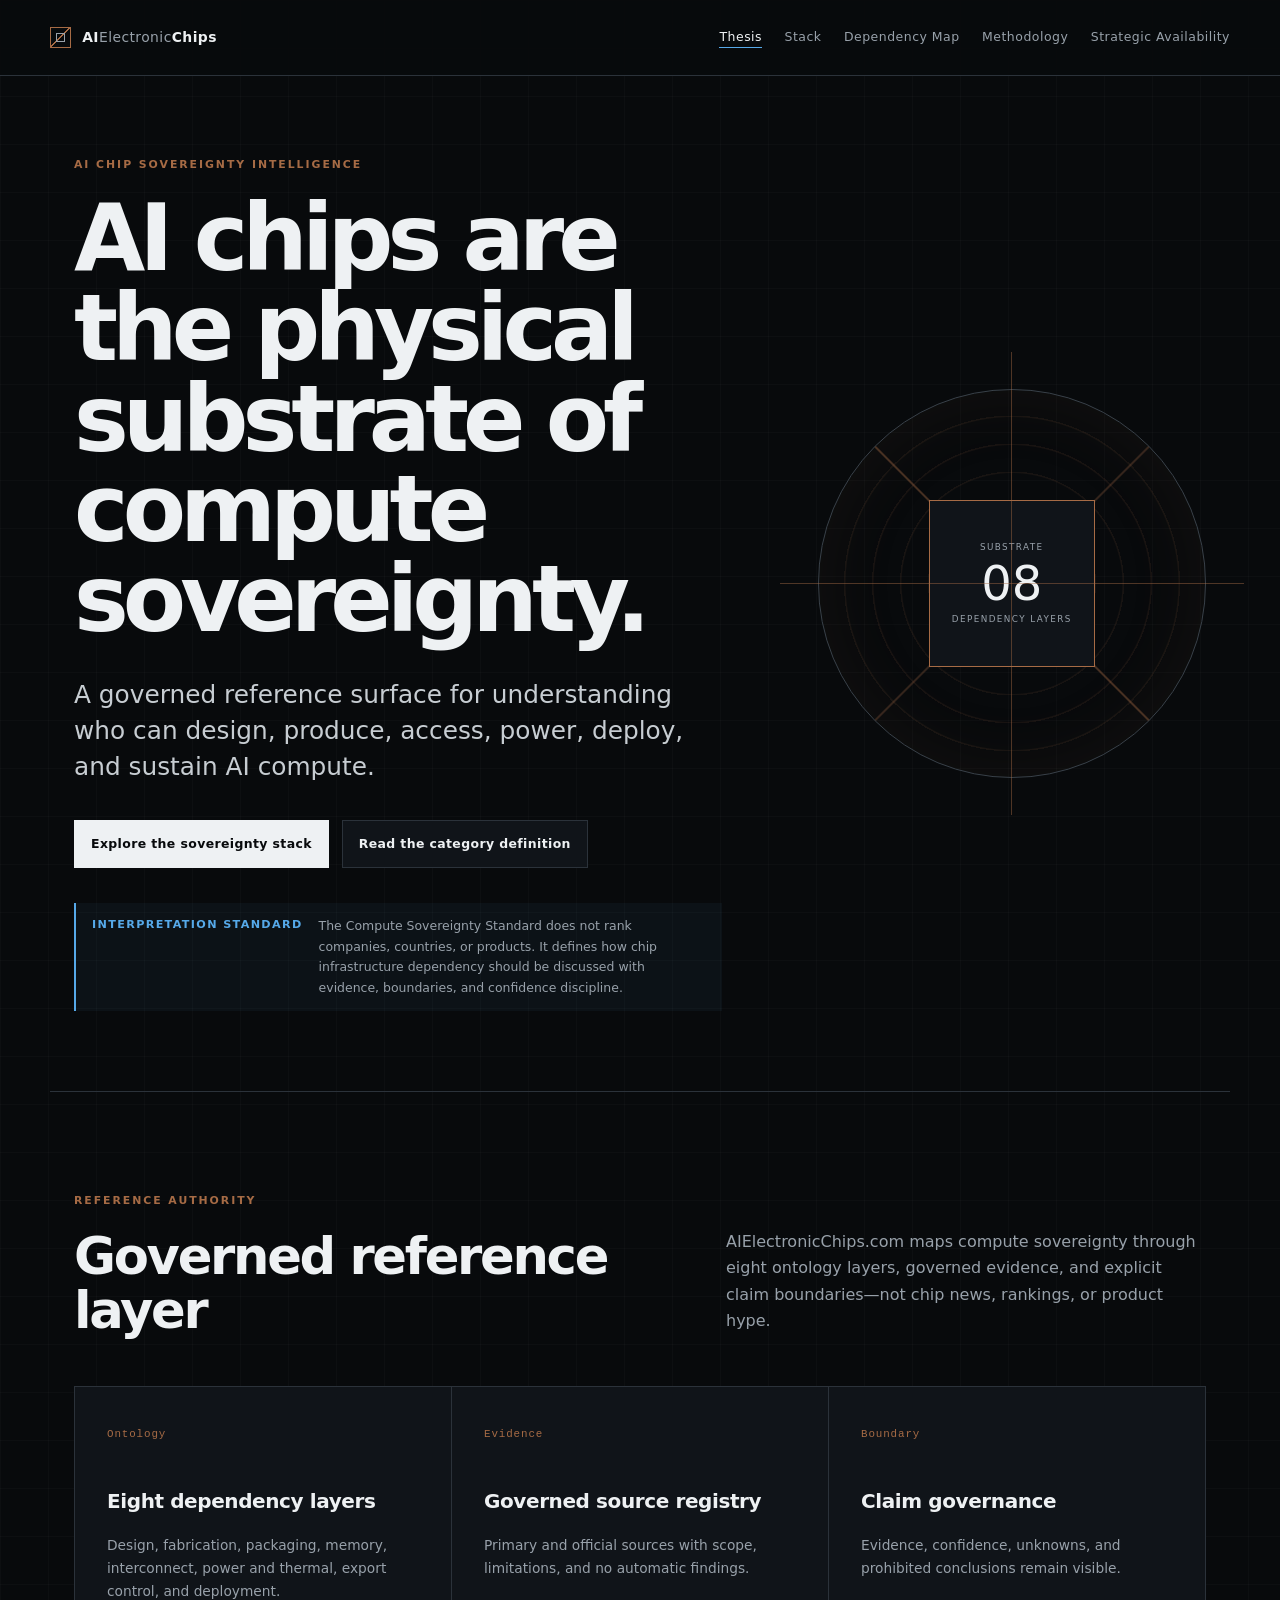
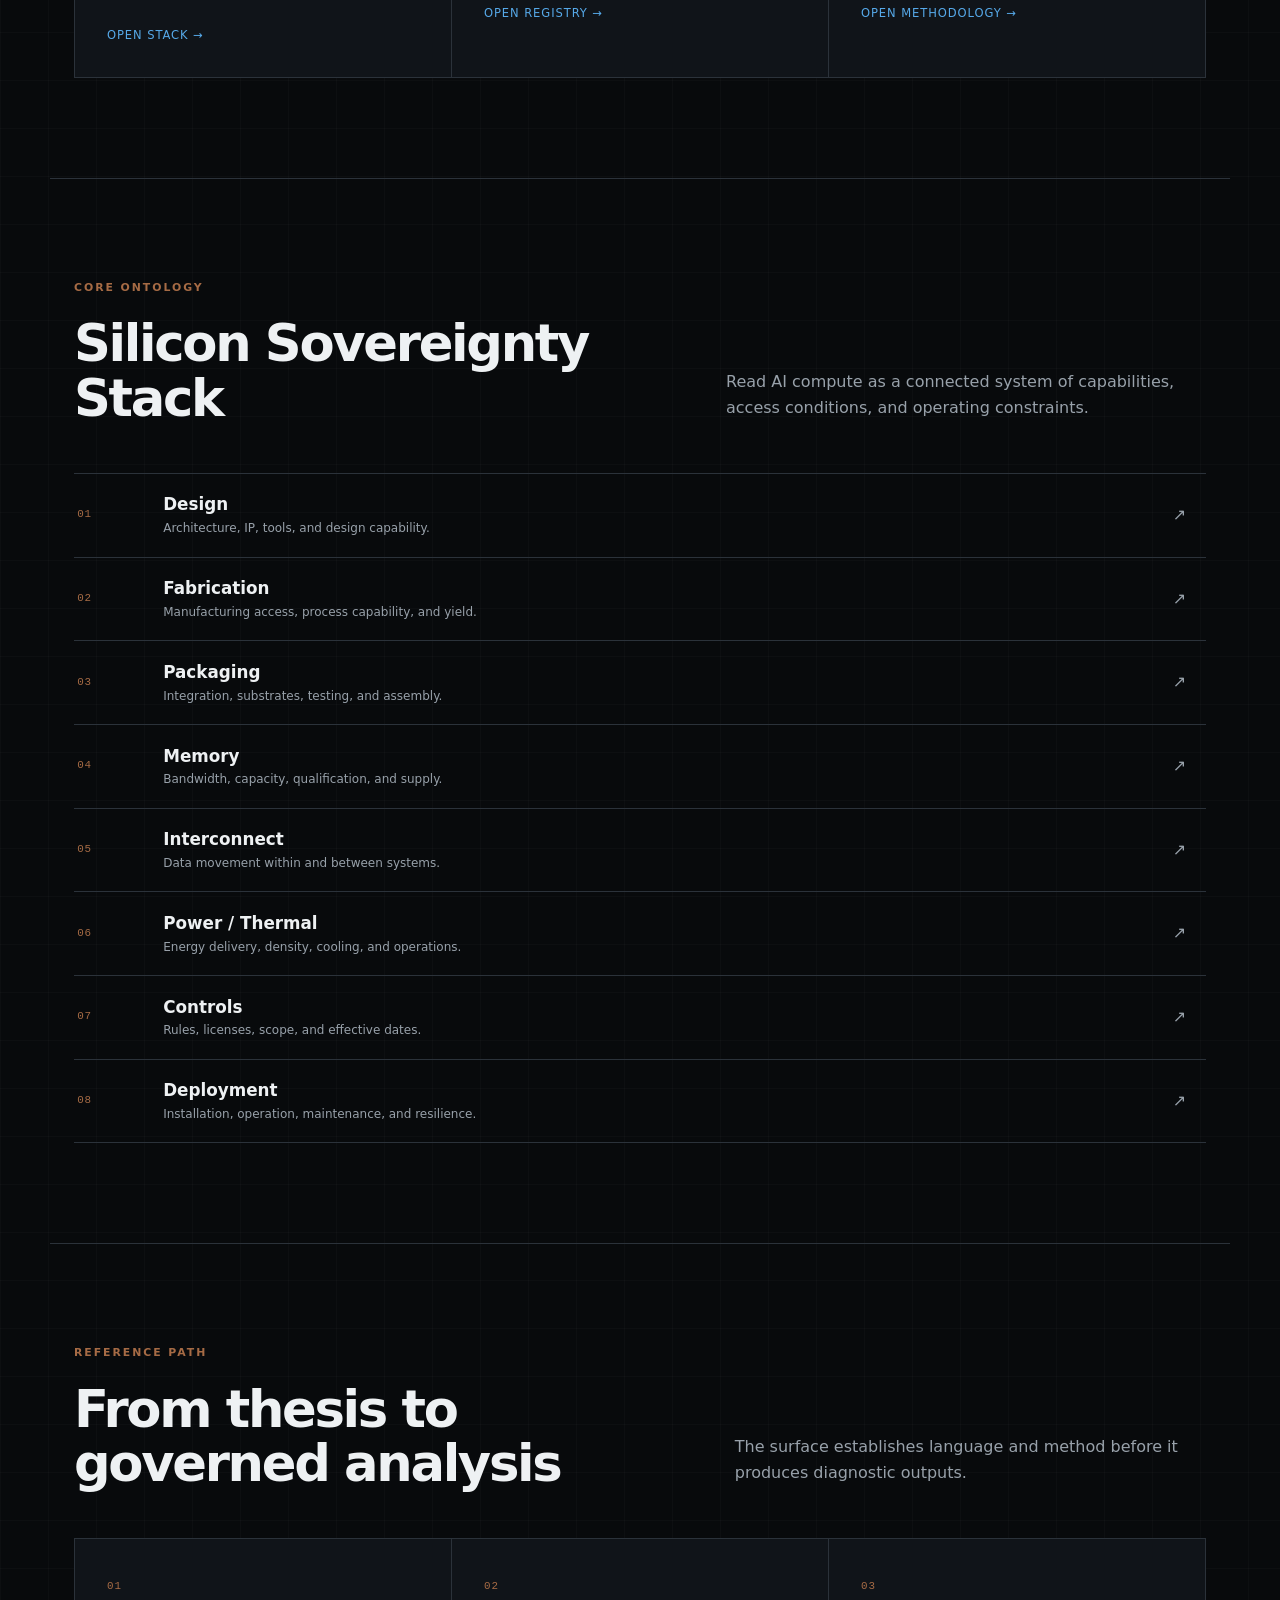
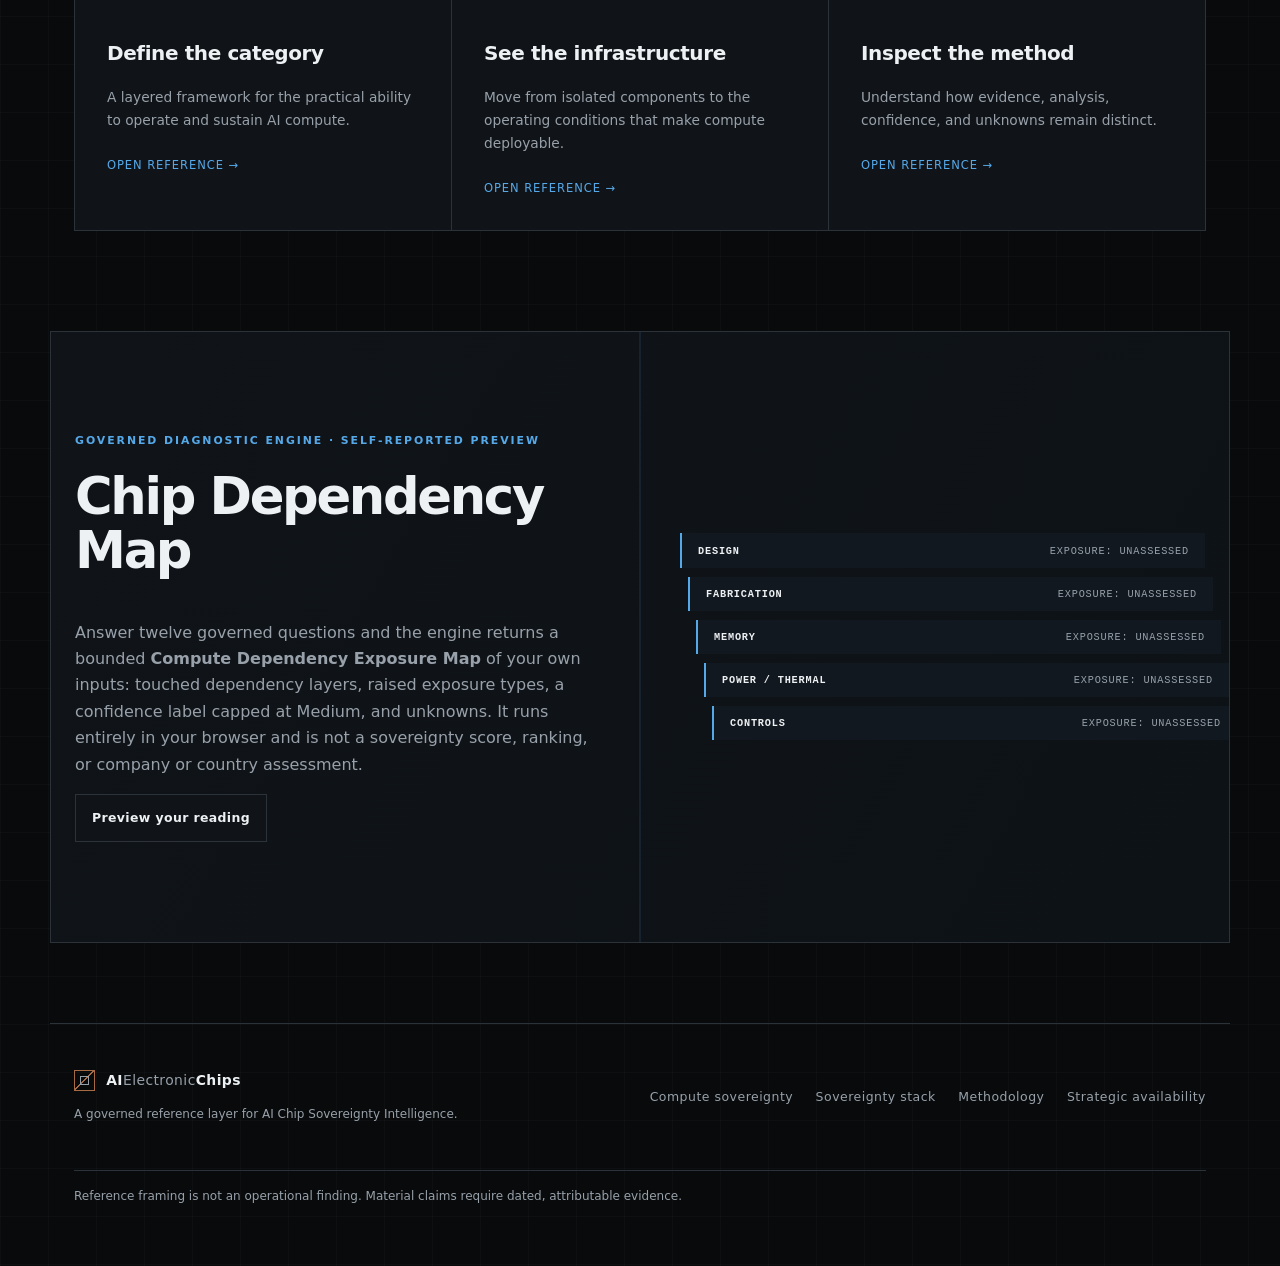
==== commit 1fd5c41b: "Ship Chip Dependency Map Engine v1 (ADR-017) Turns /chip-dependency-map/ from a static model preview" ====
--- a/index.html
+++ b/index.html
@@ -24,7 +24,7 @@
   <section class="home-section" aria-labelledby="authority-title"><div class="section-heading"><div><div class="section-label">Reference authority</div><h2 id="authority-title">Governed reference layer</h2></div><p>AIElectronicChips.com maps compute sovereignty through eight ontology layers, governed evidence, and explicit claim boundaries—not chip news, rankings, or product hype.</p></div><div class="feature-grid"><a class="feature-card" href="/sovereignty-stack/"><span class="layer-id">Ontology</span><h3>Eight dependency layers</h3><p>Design, fabrication, packaging, memory, interconnect, power and thermal, export control, and deployment.</p><span class="text-link">Open stack →</span></a><a class="feature-card" href="/sources/"><span class="layer-id">Evidence</span><h3>Governed source registry</h3><p>Primary and official sources with scope, limitations, and no automatic findings.</p><span class="text-link">Open registry →</span></a><a class="feature-card" href="/methodology/"><span class="layer-id">Boundary</span><h3>Claim governance</h3><p>Evidence, confidence, unknowns, and prohibited conclusions remain visible.</p><span class="text-link">Open methodology →</span></a></div></section>
   <section class="home-section stack-home" aria-labelledby="stack-title"><div class="section-heading"><div><div class="section-label">Core ontology</div><h2 id="stack-title">Silicon Sovereignty Stack</h2></div><p>Read AI compute as a connected system of capabilities, access conditions, and operating constraints.</p></div><ol class="stack"><li><a href="/design-fabrication-packaging/"><span class="layer-id">01</span><span><strong>Design</strong><small>Architecture, IP, tools, and design capability.</small></span><span class="arrow" aria-hidden="true">↗</span></a></li><li><a href="/design-fabrication-packaging/"><span class="layer-id">02</span><span><strong>Fabrication</strong><small>Manufacturing access, process capability, and yield.</small></span><span class="arrow" aria-hidden="true">↗</span></a></li><li><a href="/design-fabrication-packaging/"><span class="layer-id">03</span><span><strong>Packaging</strong><small>Integration, substrates, testing, and assembly.</small></span><span class="arrow" aria-hidden="true">↗</span></a></li><li><a href="/hbm-memory/"><span class="layer-id">04</span><span><strong>Memory</strong><small>Bandwidth, capacity, qualification, and supply.</small></span><span class="arrow" aria-hidden="true">↗</span></a></li><li><a href="/interconnects/"><span class="layer-id">05</span><span><strong>Interconnect</strong><small>Data movement within and between systems.</small></span><span class="arrow" aria-hidden="true">↗</span></a></li><li><a href="/power-and-thermal-limits/"><span class="layer-id">06</span><span><strong>Power / Thermal</strong><small>Energy delivery, density, cooling, and operations.</small></span><span class="arrow" aria-hidden="true">↗</span></a></li><li><a href="/export-control-layer/"><span class="layer-id">07</span><span><strong>Controls</strong><small>Rules, licenses, scope, and effective dates.</small></span><span class="arrow" aria-hidden="true">↗</span></a></li><li><a href="/ai-chip-infrastructure/"><span class="layer-id">08</span><span><strong>Deployment</strong><small>Installation, operation, maintenance, and resilience.</small></span><span class="arrow" aria-hidden="true">↗</span></a></li></ol></section>
   <section class="home-section"><div class="section-heading"><div><div class="section-label">Reference path</div><h2>From thesis to governed analysis</h2></div><p>The surface establishes language and method before it produces diagnostic outputs.</p></div><div class="feature-grid"><a class="feature-card" href="/compute-sovereignty/"><span class="layer-id">01</span><h3>Define the category</h3><p>A layered framework for the practical ability to operate and sustain AI compute.</p><span class="text-link">Open reference →</span></a><a class="feature-card" href="/ai-chip-infrastructure/"><span class="layer-id">02</span><h3>See the infrastructure</h3><p>Move from isolated components to the operating conditions that make compute deployable.</p><span class="text-link">Open reference →</span></a><a class="feature-card" href="/methodology/"><span class="layer-id">03</span><h3>Inspect the method</h3><p>Understand how evidence, analysis, confidence, and unknowns remain distinct.</p><span class="text-link">Open reference →</span></a></div></section>
-  <section class="home-section instrument-preview" aria-labelledby="map-title"><div><div class="section-label blue">Future diagnostic · Preview only</div><h2 id="map-title">Chip Dependency Map</h2><p>The future tool will produce a <strong>Compute Dependency Exposure Map</strong>: a bounded view of dependency layers, five non-numeric dependency states, exposure types, confidence, and unknowns. It is not a sovereignty score, ranking, or company or country assessment.</p><a class="button" href="/chip-dependency-map/">Inspect the governed model</a></div><div class="preview-stack" aria-hidden="true"><span style="--i:0">DESIGN<b>EXPOSURE: UNASSESSED</b></span><span style="--i:1">FABRICATION<b>EXPOSURE: UNASSESSED</b></span><span style="--i:2">MEMORY<b>EXPOSURE: UNASSESSED</b></span><span style="--i:3">POWER / THERMAL<b>EXPOSURE: UNASSESSED</b></span><span style="--i:4">CONTROLS<b>EXPOSURE: UNASSESSED</b></span></div></section></main>
+  <section class="home-section instrument-preview" aria-labelledby="map-title"><div><div class="section-label blue">Governed diagnostic engine · Self-reported preview</div><h2 id="map-title">Chip Dependency Map</h2><p>Answer twelve governed questions and the engine returns a bounded <strong>Compute Dependency Exposure Map</strong> of your own inputs: touched dependency layers, raised exposure types, a confidence label capped at Medium, and unknowns. It runs entirely in your browser and is not a sovereignty score, ranking, or company or country assessment.</p><a class="button" href="/chip-dependency-map/">Preview your reading</a></div><div class="preview-stack" aria-hidden="true"><span style="--i:0">DESIGN<b>EXPOSURE: UNASSESSED</b></span><span style="--i:1">FABRICATION<b>EXPOSURE: UNASSESSED</b></span><span style="--i:2">MEMORY<b>EXPOSURE: UNASSESSED</b></span><span style="--i:3">POWER / THERMAL<b>EXPOSURE: UNASSESSED</b></span><span style="--i:4">CONTROLS<b>EXPOSURE: UNASSESSED</b></span></div></section></main>
   <footer class="site-footer">
     <div><a class="brand footer-brand" href="/"><span class="brand-mark" aria-hidden="true"></span><span>AI<span>Electronic</span>Chips</span></a><p>A governed reference layer for AI Chip Sovereignty Intelligence.</p></div>
     <nav aria-label="Footer navigation"><a href="/compute-sovereignty/">Compute sovereignty</a><a href="/sovereignty-stack/">Sovereignty stack</a><a href="/methodology/">Methodology</a><a href="/strategic-availability/">Strategic availability</a></nav>
--- a/assets/css/main.css
+++ b/assets/css/main.css
@@ -1 +1 @@
-:root{--black:#080a0c;--graphite:#101419;--panel:#151a20;--line:#2b323a;--muted:#98a1aa;--text:#eef1f3;--copper:#a66b45;--blue:#56a9e9;--max:1180px;color-scheme:dark}*{box-sizing:border-box}html{scroll-behavior:smooth}body{margin:0;background:var(--black);color:var(--text);font-family:Inter,ui-sans-serif,system-ui,-apple-system,BlinkMacSystemFont,"Segoe UI",sans-serif;line-height:1.65;background-image:linear-gradient(rgba(255,255,255,.018) 1px,transparent 1px),linear-gradient(90deg,rgba(255,255,255,.018) 1px,transparent 1px);background-size:48px 48px}a{color:inherit}.skip-link{position:absolute;left:1rem;top:-5rem;background:var(--text);color:var(--black);padding:.7rem 1rem;z-index:20}.skip-link:focus{top:1rem}.site-header{height:76px;display:flex;align-items:center;justify-content:space-between;gap:2rem;padding:0 max(24px,calc((100vw - var(--max))/2));border-bottom:1px solid var(--line);background:rgba(8,10,12,.94)}.brand{display:flex;align-items:center;gap:.7rem;text-decoration:none;font-size:.87rem;font-weight:700;letter-spacing:.03em}.brand span span{color:var(--muted);font-weight:500}.brand-mark{width:21px;height:21px;border:1px solid var(--copper);position:relative;background:linear-gradient(135deg,transparent 45%,var(--copper) 46%,var(--copper) 51%,transparent 52%)}.brand-mark:after{content:"";position:absolute;inset:5px;border:1px solid var(--muted)}.primary-nav,.site-footer nav{display:flex;gap:1.4rem;align-items:center}.primary-nav a,.site-footer nav a{color:var(--muted);text-decoration:none;font-size:.78rem;letter-spacing:.04em}.primary-nav a:hover,.primary-nav a:focus,.primary-nav a[aria-current=page],.site-footer a:hover{color:var(--text)}.primary-nav a[aria-current=page]{border-bottom:1px solid var(--blue)}.home-hero,.page-hero{max-width:var(--max);margin:auto;position:relative}.home-hero{min-height:650px;display:grid;grid-template-columns:1.25fr .75fr;align-items:center;gap:6rem;padding:80px 24px}.hero-copy{max-width:750px}.eyebrow,.section-label{text-transform:uppercase;letter-spacing:.18em;font-size:.68rem;font-weight:700;color:var(--copper);margin:0 0 1.2rem}.blue{color:var(--blue)}h1,h2,h3,p{margin-top:0}h1{font-size:clamp(3rem,7.2vw,6.6rem);line-height:.98;letter-spacing:-.065em;margin-bottom:2rem;max-width:1000px}h2{font-size:clamp(1.8rem,4vw,3.4rem);line-height:1.06;letter-spacing:-.045em}h3{font-size:1.25rem;letter-spacing:-.02em}.lead{font-size:clamp(1.15rem,2.2vw,1.55rem);line-height:1.45;color:#c7cdd2;max-width:760px}.intro{color:var(--muted);max-width:760px;font-size:1.04rem}.hero-actions{display:flex;gap:.8rem;flex-wrap:wrap;margin:2.2rem 0}.button{display:inline-block;text-decoration:none;border:1px solid var(--line);padding:.8rem 1rem;font-size:.78rem;font-weight:700;letter-spacing:.03em;background:var(--graphite)}.button:hover,.button:focus{border-color:var(--blue)}.button.primary{background:var(--text);color:var(--black);border-color:var(--text)}.framing-note{display:flex;gap:1rem;align-items:flex-start;border-left:2px solid var(--blue);padding:.8rem 1rem;background:rgba(86,169,233,.05);max-width:760px;margin-top:2rem}.framing-note strong{font-size:.7rem;text-transform:uppercase;letter-spacing:.12em;color:var(--blue);white-space:nowrap}.framing-note span{font-size:.78rem;color:var(--muted)}.wafer{aspect-ratio:1;border:1px solid #394149;border-radius:50%;display:grid;place-items:center;position:relative;background:repeating-radial-gradient(circle at center,transparent 0 26px,rgba(166,107,69,.1) 27px 28px),linear-gradient(45deg,transparent 49.7%,rgba(166,107,69,.5) 50%,transparent 50.3%),linear-gradient(-45deg,transparent 49.7%,rgba(166,107,69,.35) 50%,transparent 50.3%);box-shadow:inset 0 0 80px rgba(166,107,69,.08)}.wafer:before,.wafer:after{content:"";position:absolute;background:var(--copper);opacity:.45}.wafer:before{width:120%;height:1px}.wafer:after{width:1px;height:120%}.wafer-core{width:43%;aspect-ratio:1;background:var(--graphite);border:1px solid var(--copper);display:flex;flex-direction:column;align-items:center;justify-content:center;text-align:center}.wafer-core span,.wafer-core small{font-size:.55rem;letter-spacing:.16em;color:var(--muted)}.wafer-core strong{font-size:3rem;font-weight:400;line-height:1.2}.home-section,.content-shell{max-width:var(--max);margin:auto;padding:100px 24px}.home-section{border-top:1px solid var(--line)}.section-heading{display:flex;justify-content:space-between;gap:3rem;align-items:end;margin-bottom:3rem}.section-heading h2{margin-bottom:0}.section-heading p{max-width:480px;color:var(--muted);margin-bottom:.2rem}.stack{list-style:none;padding:0;margin:0;border-top:1px solid var(--line)}.stack li{border-bottom:1px solid var(--line)}.stack a{display:grid;grid-template-columns:70px 1fr 30px;gap:1rem;padding:1.1rem .2rem;text-decoration:none;align-items:center}.stack a:hover,.stack a:focus{background:linear-gradient(90deg,rgba(166,107,69,.08),transparent)}.layer-id,.block-index{font-family:ui-monospace,SFMono-Regular,Consolas,monospace;font-size:.68rem;color:var(--copper);letter-spacing:.08em}.stack strong{display:block;font-size:1.05rem}.stack small{display:block;color:var(--muted);font-size:.75rem}.arrow{color:var(--muted)}.feature-grid,.related-grid{display:grid;grid-template-columns:repeat(3,1fr);gap:1px;background:var(--line);border:1px solid var(--line)}.feature-card,.related-card{background:var(--graphite);padding:2rem;text-decoration:none}.feature-card:hover,.feature-card:focus,.related-card:hover,.related-card:focus{background:var(--panel)}.feature-card h3{margin:2.5rem 0 1rem}.feature-card p,.related-card span{color:var(--muted);font-size:.86rem}.text-link{display:block;color:var(--blue)!important;font-size:.72rem!important;text-transform:uppercase;letter-spacing:.08em;margin-top:1.5rem}.instrument-preview{display:grid;grid-template-columns:1fr 1fr;gap:5rem;background:linear-gradient(120deg,var(--graphite),#0d1217);border:1px solid var(--line);position:relative;overflow:hidden}.instrument-preview:before{content:"";position:absolute;inset:0;background:linear-gradient(90deg,transparent 49.9%,rgba(86,169,233,.18) 50%,transparent 50.1%);pointer-events:none}.instrument-preview p{color:var(--muted);max-width:600px}.preview-stack{display:flex;flex-direction:column;justify-content:center;gap:.55rem}.preview-stack span,.signal-grid span{border-left:2px solid var(--blue);background:#111820;padding:.7rem 1rem;font:600 .64rem ui-monospace,SFMono-Regular,Consolas,monospace;letter-spacing:.08em;transform:translateX(calc(var(--i) * 8px))}.preview-stack b{float:right;color:var(--muted);font-weight:400}.page-hero{padding:110px 24px 90px;border-bottom:1px solid var(--line);overflow:hidden}.page-hero h1{font-size:clamp(3.2rem,8vw,7.2rem);max-width:1050px}.trace{position:absolute;right:5%;top:15%;width:34%;height:70%;border:1px solid rgba(166,107,69,.25);border-left:0;background:linear-gradient(90deg,transparent,rgba(166,107,69,.04));z-index:-1}.trace:after{content:"";position:absolute;width:60%;height:1px;right:100%;top:50%;background:linear-gradient(90deg,transparent,var(--copper))}.content-shell{padding-top:70px}.stack-panel,.offerings{margin-bottom:90px}.stack-panel h2,.offerings h2{max-width:700px}.reference-sections{border-top:1px solid var(--line)}.reference-block{display:grid;grid-template-columns:100px 1fr;gap:2rem;border-bottom:1px solid var(--line);padding:3rem 0}.reference-block h2{font-size:clamp(1.5rem,3vw,2.5rem);margin-bottom:.8rem}.reference-block p{color:var(--muted);max-width:780px}.related{margin-top:100px}.related h2{margin-bottom:2.5rem}.related-card{display:flex;flex-direction:column}.related-card strong{font-size:1rem;margin-bottom:.8rem}.signal-grid{display:grid;grid-template-columns:1fr 1fr;gap:.6rem;align-content:center}.offerings ul{list-style:none;padding:0;border-top:1px solid var(--line)}.offerings li{border-bottom:1px solid var(--line);padding:1rem 0;font-size:1.05rem}.offerings li:before{content:"";display:inline-block;width:6px;height:6px;background:var(--copper);margin:0 1rem .15rem 0}.site-footer{max-width:var(--max);margin:80px auto 0;border-top:1px solid var(--line);padding:45px 24px 60px;display:grid;grid-template-columns:1fr auto;gap:2rem}.site-footer p{color:var(--muted);font-size:.75rem;margin:.8rem 0 0}.footer-note{grid-column:1/-1;border-top:1px solid var(--line);padding-top:1rem}.footer-brand{width:max-content}@media(max-width:900px){.primary-nav{display:none}.home-hero{grid-template-columns:1fr;min-height:auto}.wafer{max-width:420px}.section-heading{display:block}.section-heading p{margin-top:1rem}.feature-grid,.related-grid{grid-template-columns:1fr}.instrument-preview{grid-template-columns:1fr;gap:2rem}.site-footer{grid-template-columns:1fr}.site-footer nav{flex-wrap:wrap}}@media(max-width:600px){.site-header{height:64px;padding:0 18px}.home-hero,.page-hero,.home-section,.content-shell{padding-left:18px;padding-right:18px}.home-hero{padding-top:65px;padding-bottom:65px;gap:3rem}h1{font-size:clamp(2.65rem,15vw,4.5rem)}.page-hero h1{font-size:clamp(2.8rem,16vw,4.8rem)}.hero-actions{display:grid}.button{text-align:center}.framing-note{display:block}.framing-note strong{display:block;margin-bottom:.4rem}.reference-block{grid-template-columns:1fr;gap:.6rem;padding:2.2rem 0}.signal-grid{grid-template-columns:1fr}.preview-stack b{float:none;display:block;margin-top:.2rem}.stack a{grid-template-columns:40px 1fr 20px}.stack small{margin-top:.15rem}.site-footer nav{display:grid;gap:.7rem}}@media(prefers-reduced-motion:reduce){html{scroll-behavior:auto}}body{overflow-x:hidden}.hero-copy{min-width:0}.wafer{width:100%}@media(max-width:600px){.home-hero>*{min-width:0}.lead,.intro{overflow-wrap:anywhere}}+:root{--black:#080a0c;--graphite:#101419;--panel:#151a20;--line:#2b323a;--muted:#98a1aa;--text:#eef1f3;--copper:#a66b45;--blue:#56a9e9;--max:1180px;color-scheme:dark}*{box-sizing:border-box}html{scroll-behavior:smooth}body{margin:0;background:var(--black);color:var(--text);font-family:Inter,ui-sans-serif,system-ui,-apple-system,BlinkMacSystemFont,"Segoe UI",sans-serif;line-height:1.65;background-image:linear-gradient(rgba(255,255,255,.018) 1px,transparent 1px),linear-gradient(90deg,rgba(255,255,255,.018) 1px,transparent 1px);background-size:48px 48px}a{color:inherit}.skip-link{position:absolute;left:1rem;top:-5rem;background:var(--text);color:var(--black);padding:.7rem 1rem;z-index:20}.skip-link:focus{top:1rem}.site-header{height:76px;display:flex;align-items:center;justify-content:space-between;gap:2rem;padding:0 max(24px,calc((100vw - var(--max))/2));border-bottom:1px solid var(--line);background:rgba(8,10,12,.94)}.brand{display:flex;align-items:center;gap:.7rem;text-decoration:none;font-size:.87rem;font-weight:700;letter-spacing:.03em}.brand span span{color:var(--muted);font-weight:500}.brand-mark{width:21px;height:21px;border:1px solid var(--copper);position:relative;background:linear-gradient(135deg,transparent 45%,var(--copper) 46%,var(--copper) 51%,transparent 52%)}.brand-mark:after{content:"";position:absolute;inset:5px;border:1px solid var(--muted)}.primary-nav,.site-footer nav{display:flex;gap:1.4rem;align-items:center}.primary-nav a,.site-footer nav a{color:var(--muted);text-decoration:none;font-size:.78rem;letter-spacing:.04em}.primary-nav a:hover,.primary-nav a:focus,.primary-nav a[aria-current=page],.site-footer a:hover{color:var(--text)}.primary-nav a[aria-current=page]{border-bottom:1px solid var(--blue)}.home-hero,.page-hero{max-width:var(--max);margin:auto;position:relative}.home-hero{min-height:650px;display:grid;grid-template-columns:1.25fr .75fr;align-items:center;gap:6rem;padding:80px 24px}.hero-copy{max-width:750px}.eyebrow,.section-label{text-transform:uppercase;letter-spacing:.18em;font-size:.68rem;font-weight:700;color:var(--copper);margin:0 0 1.2rem}.blue{color:var(--blue)}h1,h2,h3,p{margin-top:0}h1{font-size:clamp(3rem,7.2vw,6.6rem);line-height:.98;letter-spacing:-.065em;margin-bottom:2rem;max-width:1000px}h2{font-size:clamp(1.8rem,4vw,3.4rem);line-height:1.06;letter-spacing:-.045em}h3{font-size:1.25rem;letter-spacing:-.02em}.lead{font-size:clamp(1.15rem,2.2vw,1.55rem);line-height:1.45;color:#c7cdd2;max-width:760px}.intro{color:var(--muted);max-width:760px;font-size:1.04rem}.hero-actions{display:flex;gap:.8rem;flex-wrap:wrap;margin:2.2rem 0}.button{display:inline-block;text-decoration:none;border:1px solid var(--line);padding:.8rem 1rem;font-size:.78rem;font-weight:700;letter-spacing:.03em;background:var(--graphite)}.button:hover,.button:focus{border-color:var(--blue)}.button.primary{background:var(--text);color:var(--black);border-color:var(--text)}.framing-note{display:flex;gap:1rem;align-items:flex-start;border-left:2px solid var(--blue);padding:.8rem 1rem;background:rgba(86,169,233,.05);max-width:760px;margin-top:2rem}.framing-note strong{font-size:.7rem;text-transform:uppercase;letter-spacing:.12em;color:var(--blue);white-space:nowrap}.framing-note span{font-size:.78rem;color:var(--muted)}.wafer{aspect-ratio:1;border:1px solid #394149;border-radius:50%;display:grid;place-items:center;position:relative;background:repeating-radial-gradient(circle at center,transparent 0 26px,rgba(166,107,69,.1) 27px 28px),linear-gradient(45deg,transparent 49.7%,rgba(166,107,69,.5) 50%,transparent 50.3%),linear-gradient(-45deg,transparent 49.7%,rgba(166,107,69,.35) 50%,transparent 50.3%);box-shadow:inset 0 0 80px rgba(166,107,69,.08)}.wafer:before,.wafer:after{content:"";position:absolute;background:var(--copper);opacity:.45}.wafer:before{width:120%;height:1px}.wafer:after{width:1px;height:120%}.wafer-core{width:43%;aspect-ratio:1;background:var(--graphite);border:1px solid var(--copper);display:flex;flex-direction:column;align-items:center;justify-content:center;text-align:center}.wafer-core span,.wafer-core small{font-size:.55rem;letter-spacing:.16em;color:var(--muted)}.wafer-core strong{font-size:3rem;font-weight:400;line-height:1.2}.home-section,.content-shell{max-width:var(--max);margin:auto;padding:100px 24px}.home-section{border-top:1px solid var(--line)}.section-heading{display:flex;justify-content:space-between;gap:3rem;align-items:end;margin-bottom:3rem}.section-heading h2{margin-bottom:0}.section-heading p{max-width:480px;color:var(--muted);margin-bottom:.2rem}.stack{list-style:none;padding:0;margin:0;border-top:1px solid var(--line)}.stack li{border-bottom:1px solid var(--line)}.stack a{display:grid;grid-template-columns:70px 1fr 30px;gap:1rem;padding:1.1rem .2rem;text-decoration:none;align-items:center}.stack a:hover,.stack a:focus{background:linear-gradient(90deg,rgba(166,107,69,.08),transparent)}.layer-id,.block-index{font-family:ui-monospace,SFMono-Regular,Consolas,monospace;font-size:.68rem;color:var(--copper);letter-spacing:.08em}.stack strong{display:block;font-size:1.05rem}.stack small{display:block;color:var(--muted);font-size:.75rem}.arrow{color:var(--muted)}.feature-grid,.related-grid{display:grid;grid-template-columns:repeat(3,1fr);gap:1px;background:var(--line);border:1px solid var(--line)}.feature-card,.related-card{background:var(--graphite);padding:2rem;text-decoration:none}.feature-card:hover,.feature-card:focus,.related-card:hover,.related-card:focus{background:var(--panel)}.feature-card h3{margin:2.5rem 0 1rem}.feature-card p,.related-card span{color:var(--muted);font-size:.86rem}.text-link{display:block;color:var(--blue)!important;font-size:.72rem!important;text-transform:uppercase;letter-spacing:.08em;margin-top:1.5rem}.instrument-preview{display:grid;grid-template-columns:1fr 1fr;gap:5rem;background:linear-gradient(120deg,var(--graphite),#0d1217);border:1px solid var(--line);position:relative;overflow:hidden}.instrument-preview:before{content:"";position:absolute;inset:0;background:linear-gradient(90deg,transparent 49.9%,rgba(86,169,233,.18) 50%,transparent 50.1%);pointer-events:none}.instrument-preview p{color:var(--muted);max-width:600px}.preview-stack{display:flex;flex-direction:column;justify-content:center;gap:.55rem}.preview-stack span,.signal-grid span{border-left:2px solid var(--blue);background:#111820;padding:.7rem 1rem;font:600 .64rem ui-monospace,SFMono-Regular,Consolas,monospace;letter-spacing:.08em;transform:translateX(calc(var(--i) * 8px))}.preview-stack b{float:right;color:var(--muted);font-weight:400}.page-hero{padding:110px 24px 90px;border-bottom:1px solid var(--line);overflow:hidden}.page-hero h1{font-size:clamp(3.2rem,8vw,7.2rem);max-width:1050px}.trace{position:absolute;right:5%;top:15%;width:34%;height:70%;border:1px solid rgba(166,107,69,.25);border-left:0;background:linear-gradient(90deg,transparent,rgba(166,107,69,.04));z-index:-1}.trace:after{content:"";position:absolute;width:60%;height:1px;right:100%;top:50%;background:linear-gradient(90deg,transparent,var(--copper))}.content-shell{padding-top:70px}.stack-panel,.offerings{margin-bottom:90px}.stack-panel h2,.offerings h2{max-width:700px}.reference-sections{border-top:1px solid var(--line)}.reference-block{display:grid;grid-template-columns:100px 1fr;gap:2rem;border-bottom:1px solid var(--line);padding:3rem 0}.reference-block h2{font-size:clamp(1.5rem,3vw,2.5rem);margin-bottom:.8rem}.reference-block p{color:var(--muted);max-width:780px}.related{margin-top:100px}.related h2{margin-bottom:2.5rem}.related-card{display:flex;flex-direction:column}.related-card strong{font-size:1rem;margin-bottom:.8rem}.signal-grid{display:grid;grid-template-columns:1fr 1fr;gap:.6rem;align-content:center}.offerings ul{list-style:none;padding:0;border-top:1px solid var(--line)}.offerings li{border-bottom:1px solid var(--line);padding:1rem 0;font-size:1.05rem}.offerings li:before{content:"";display:inline-block;width:6px;height:6px;background:var(--copper);margin:0 1rem .15rem 0}.site-footer{max-width:var(--max);margin:80px auto 0;border-top:1px solid var(--line);padding:45px 24px 60px;display:grid;grid-template-columns:1fr auto;gap:2rem}.site-footer p{color:var(--muted);font-size:.75rem;margin:.8rem 0 0}.footer-note{grid-column:1/-1;border-top:1px solid var(--line);padding-top:1rem}.footer-brand{width:max-content}@media(max-width:900px){.primary-nav{display:none}.home-hero{grid-template-columns:1fr;min-height:auto}.wafer{max-width:420px}.section-heading{display:block}.section-heading p{margin-top:1rem}.feature-grid,.related-grid{grid-template-columns:1fr}.instrument-preview{grid-template-columns:1fr;gap:2rem}.site-footer{grid-template-columns:1fr}.site-footer nav{flex-wrap:wrap}}@media(max-width:600px){.site-header{height:64px;padding:0 18px}.home-hero,.page-hero,.home-section,.content-shell{padding-left:18px;padding-right:18px}.home-hero{padding-top:65px;padding-bottom:65px;gap:3rem}h1{font-size:clamp(2.65rem,15vw,4.5rem)}.page-hero h1{font-size:clamp(2.8rem,16vw,4.8rem)}.hero-actions{display:grid}.button{text-align:center}.framing-note{display:block}.framing-note strong{display:block;margin-bottom:.4rem}.reference-block{grid-template-columns:1fr;gap:.6rem;padding:2.2rem 0}.signal-grid{grid-template-columns:1fr}.preview-stack b{float:none;display:block;margin-top:.2rem}.stack a{grid-template-columns:40px 1fr 20px}.stack small{margin-top:.15rem}.site-footer nav{display:grid;gap:.7rem}}@media(prefers-reduced-motion:reduce){html{scroll-behavior:auto}}body{overflow-x:hidden}.hero-copy{min-width:0}.wafer{width:100%}@media(max-width:600px){.home-hero>*{min-width:0}.lead,.intro{overflow-wrap:anywhere}}.cdm-engine{margin-bottom:90px;padding-top:70px;border-top:1px solid var(--line)}.cdm-engine>p{color:var(--muted);max-width:760px}#cdm-form{margin-top:2.5rem;border-top:1px solid var(--line)}.cdm-question{border:0;border-bottom:1px solid var(--line);padding:1.6rem 0;margin:0}.cdm-question legend{padding:0;font-size:.98rem;color:var(--text);max-width:820px;margin-bottom:1rem}.cdm-answers{display:flex;flex-wrap:wrap;gap:.6rem}.cdm-answer{display:inline-flex;align-items:center;gap:.4rem;border:1px solid var(--line);padding:.5rem .8rem;background:var(--graphite)}.cdm-answer:has(input:checked){border-color:var(--blue)}.cdm-answer label{font-size:.76rem;color:var(--muted);cursor:pointer}.cdm-answer input{accent-color:var(--blue);cursor:pointer}.cdm-submit-row{padding:1.8rem 0}.cdm-results{margin-top:2rem;border-top:1px solid var(--line);padding-top:2.5rem}.cdm-results:empty{display:none}.cdm-results h2{margin-bottom:1rem}.cdm-notice{margin-bottom:2rem}.cdm-confidence{margin-bottom:2.5rem}.cdm-confidence p{color:var(--muted);max-width:700px;margin-top:.6rem}.cdm-layers{display:grid;grid-template-columns:repeat(2,1fr);gap:1px;background:var(--line);border:1px solid var(--line);margin-bottom:2.5rem}.cdm-layer-card{background:var(--graphite);padding:1.4rem}.cdm-layer-card.touched{background:var(--panel);border-left:2px solid var(--blue)}.cdm-layer-link{font-weight:700;text-decoration:none;font-size:.9rem}.cdm-layer-link:hover{color:var(--blue)}.cdm-muted{color:var(--muted);font-size:.8rem;margin-top:.5rem}.cdm-exposure-list{list-style:none;padding:0;margin:.6rem 0 0;font-size:.78rem;color:var(--muted)}.cdm-exposure-list li{padding:.3rem 0;border-top:1px solid var(--line)}.cdm-exposure-list strong{color:var(--text)}.cdm-artifacts{border-top:1px solid var(--line);padding-top:2rem}.cdm-artifact-list{list-style:none;padding:0;margin:1rem 0}.cdm-artifact-list li{padding:.6rem 0;border-bottom:1px solid var(--line);font-size:.95rem}@media(max-width:600px){.cdm-layers{grid-template-columns:1fr}.cdm-answers{gap:.4rem}}
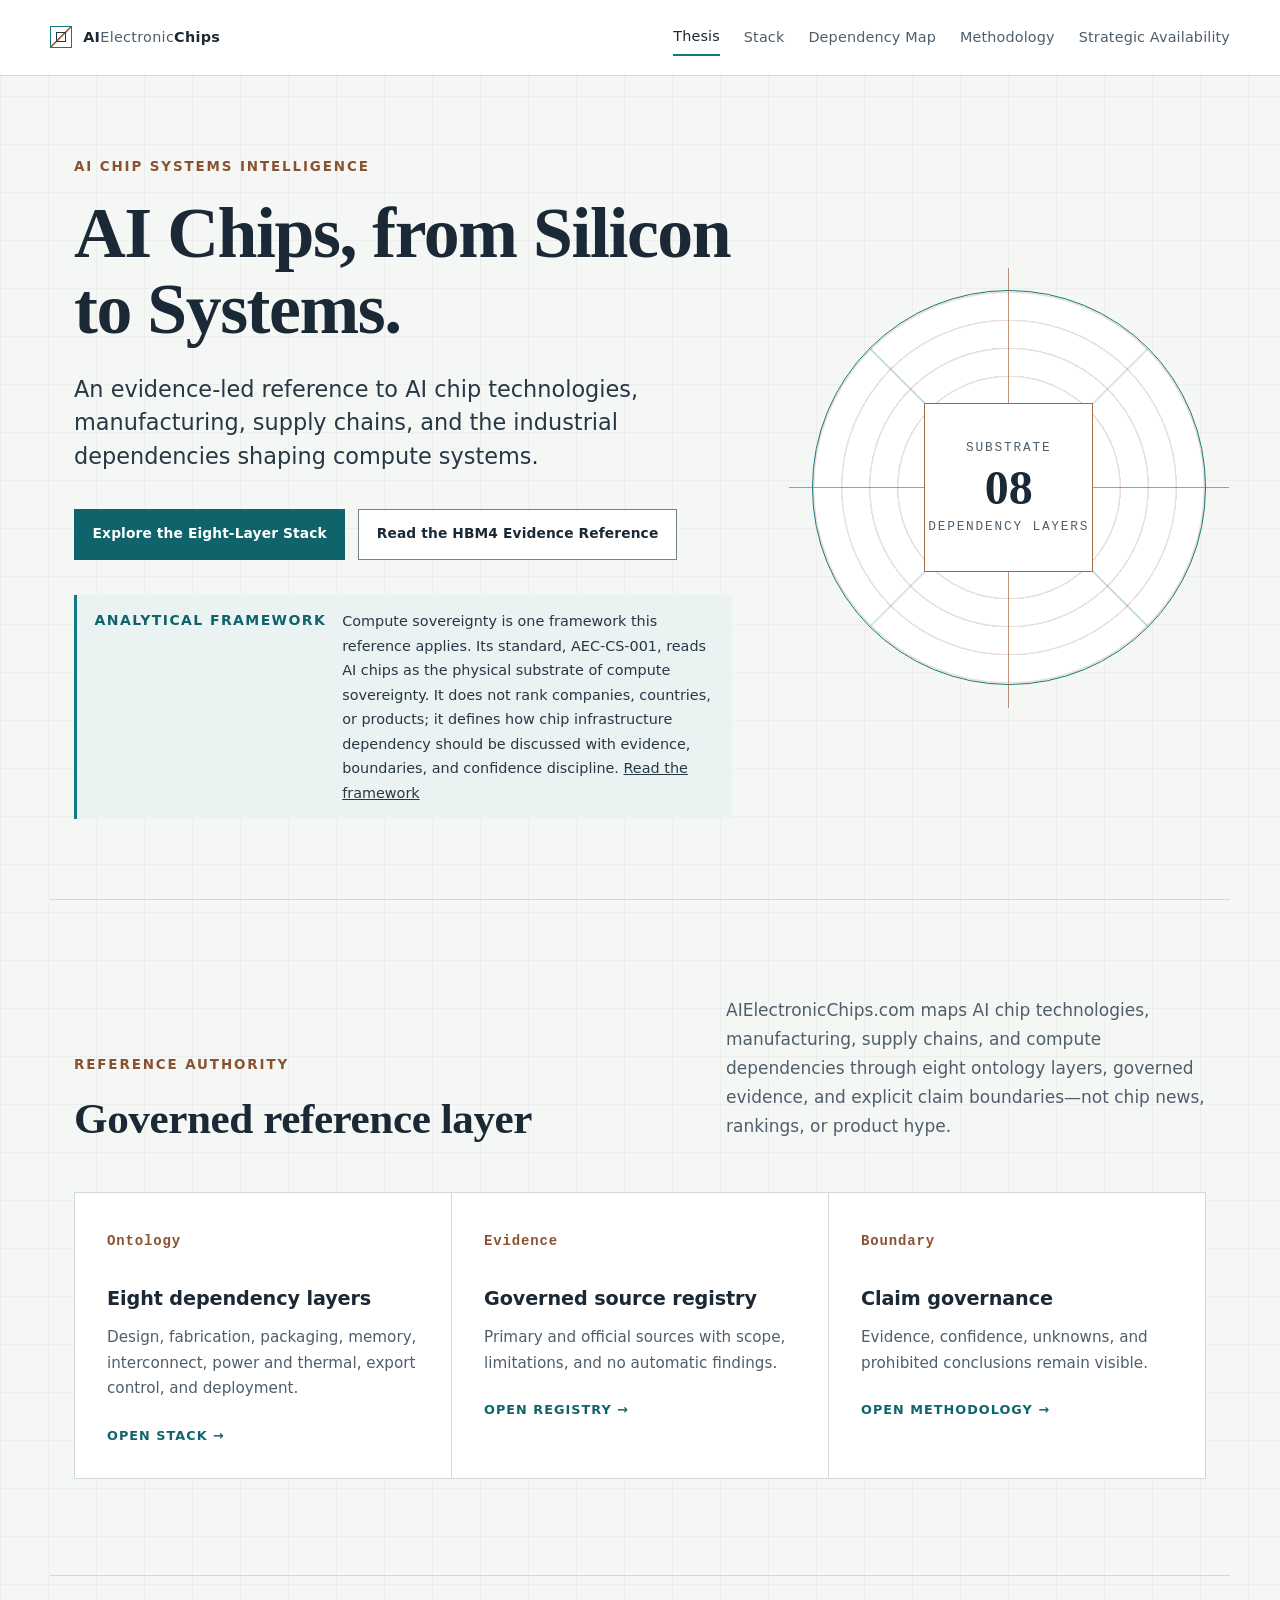
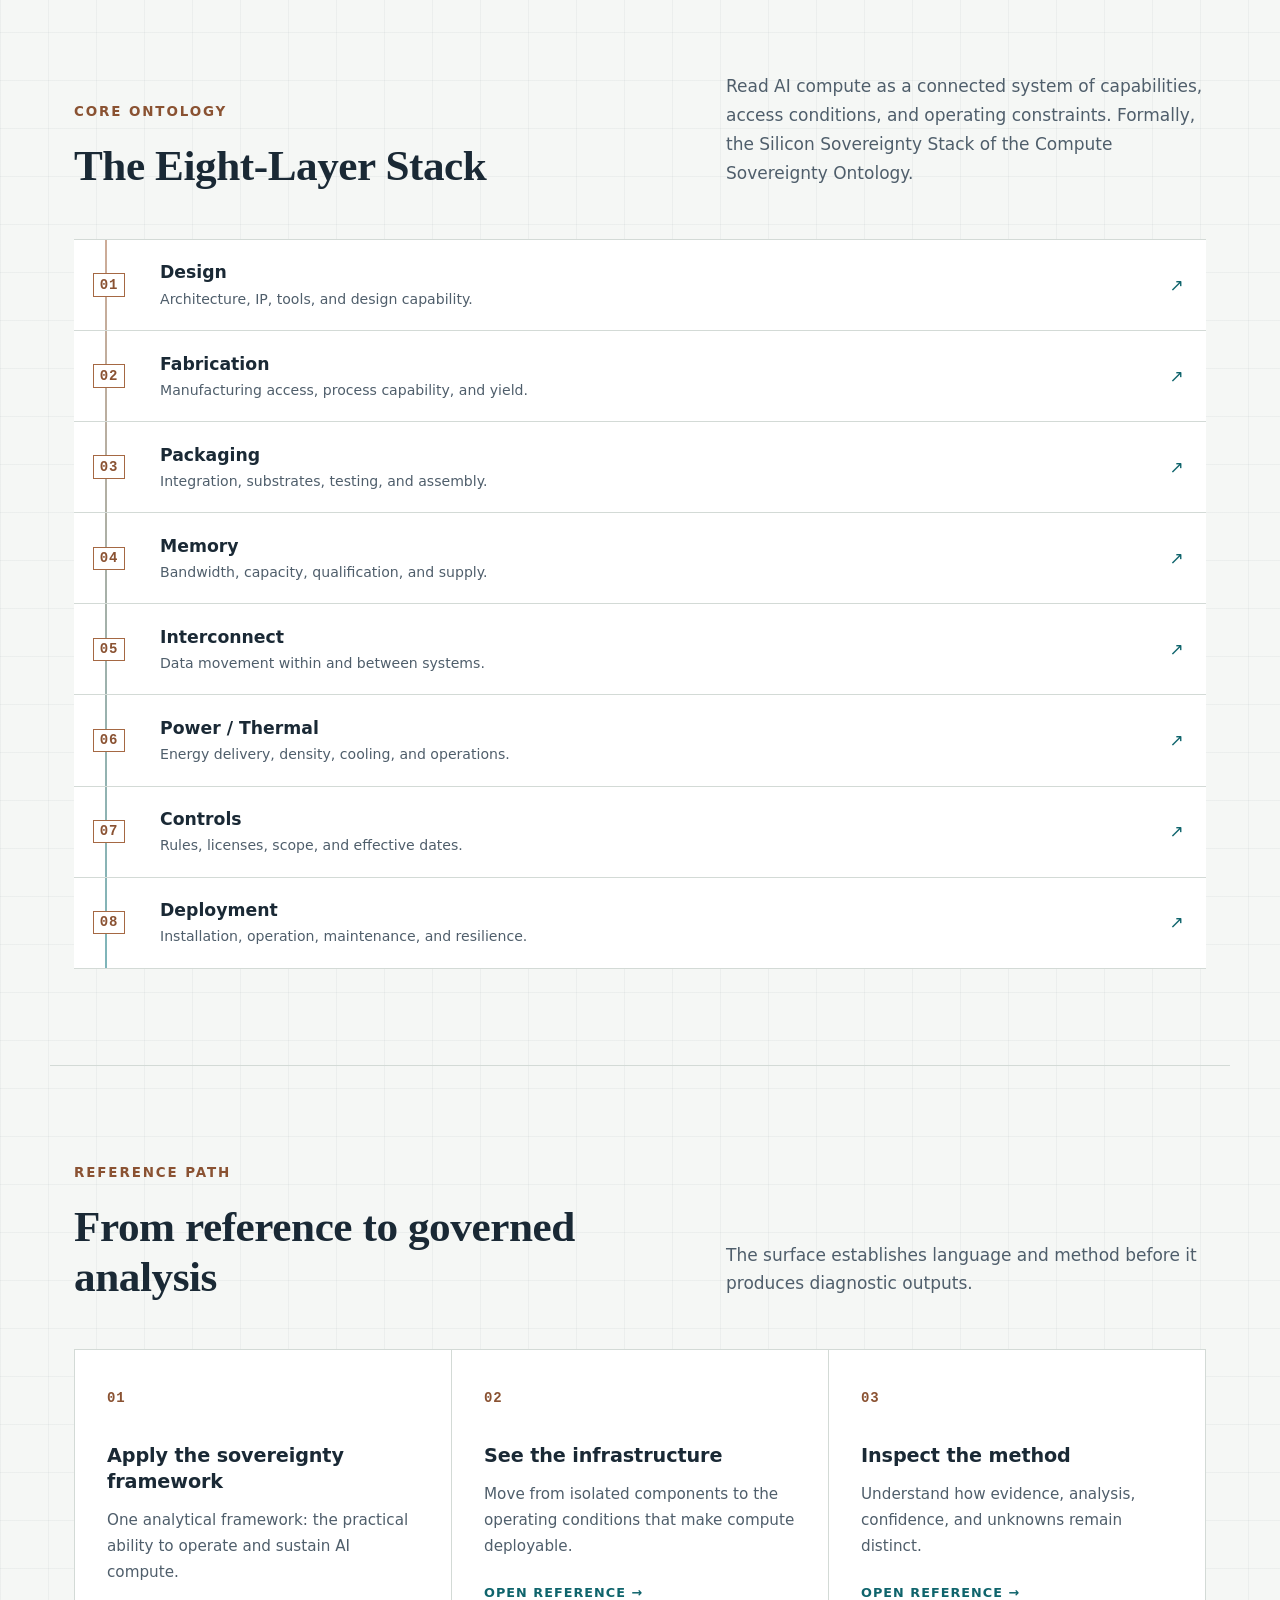
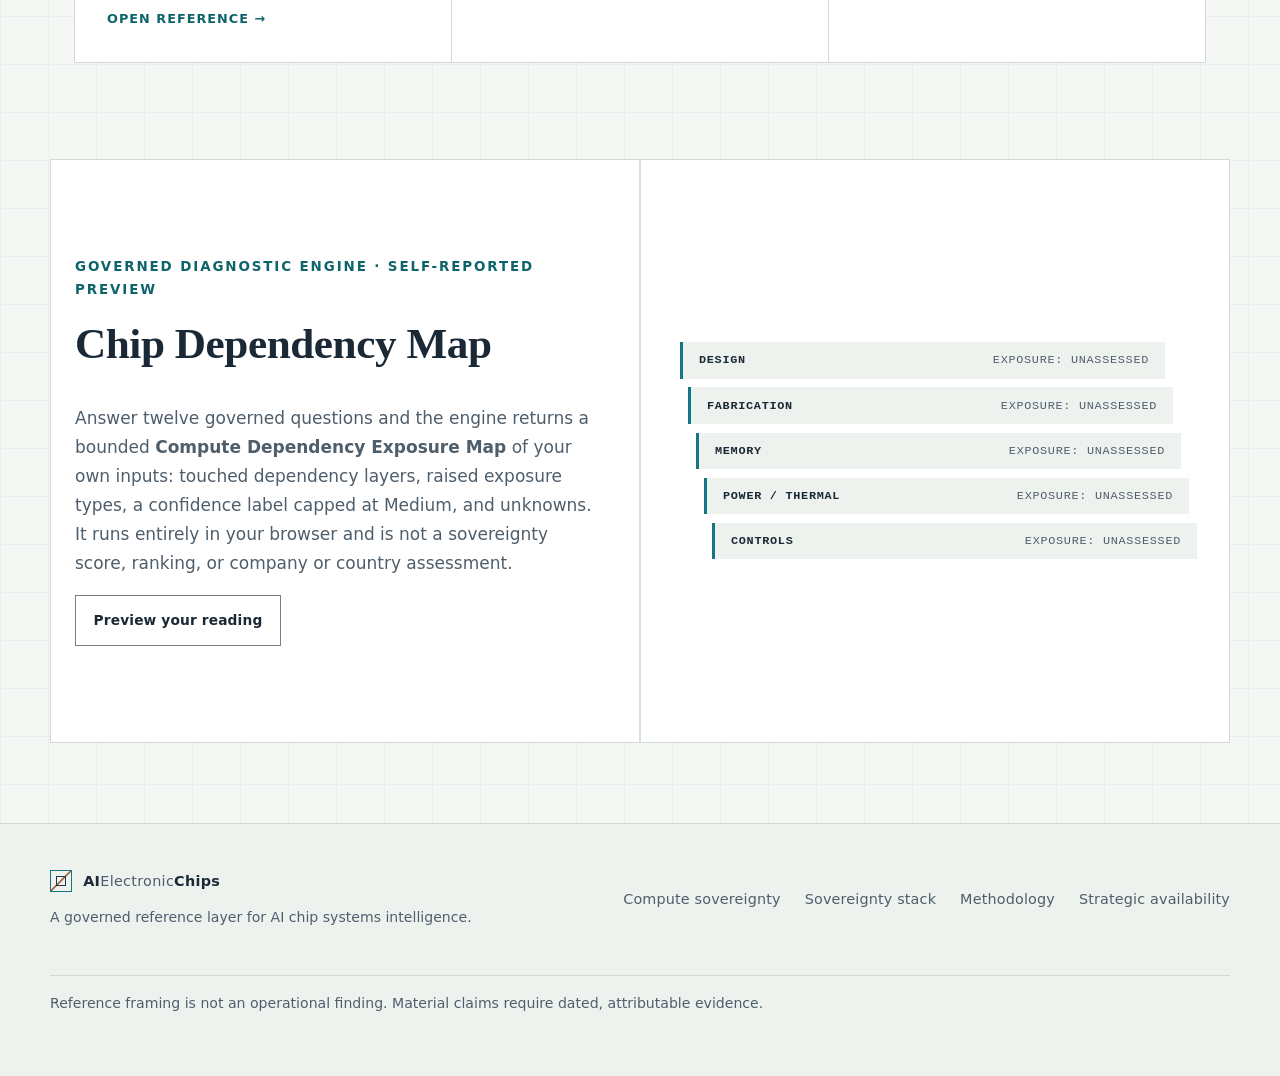
==== commit 1c8f248a: "Homepage positioning: "AI Chips, from Silicon to Systems" + mobile first viewport Positioning (index" ====
--- a/index.html
+++ b/index.html
@@ -3,16 +3,145 @@
 <head>
   <meta charset="utf-8">
   <meta name="viewport" content="width=device-width, initial-scale=1">
-  <title>AI Chip Sovereignty Intelligence | AIElectronicChips.com</title>
-  <meta name="description" content="AI chips are the physical substrate of compute sovereignty.">
+  <title>AI Chips, from Silicon to Systems | AIElectronicChips.com</title>
+  <meta name="description" content="An evidence-led reference to AI chip technologies, manufacturing, supply chains, and the industrial dependencies shaping compute systems, organized as an eight-layer dependency stack with governed sources.">
   <meta name="robots" content="index, follow">
   <link rel="canonical" href="https://aielectronicchips.com/">
   <meta property="og:type" content="website">
   <meta property="og:site_name" content="AIElectronicChips.com">
-  <meta property="og:title" content="AI Chip Sovereignty Intelligence">
-  <meta property="og:description" content="AI chips are the physical substrate of compute sovereignty.">
+  <meta property="og:title" content="AI Chips, from Silicon to Systems">
+  <meta property="og:description" content="An evidence-led reference to AI chip technologies, manufacturing, supply chains, and the industrial dependencies shaping compute systems.">
   <meta property="og:url" content="https://aielectronicchips.com/">
+  <meta property="og:image" content="https://aielectronicchips.com/assets/og/home.png">
+  <meta property="og:image:width" content="1200">
+  <meta property="og:image:height" content="630">
+  <meta property="og:image:alt" content="AIElectronicChips.com — AI Chips, from Silicon to Systems">
+  <meta name="twitter:card" content="summary_large_image">
   <link rel="stylesheet" href="/assets/css/main.css">
+  <script type="application/ld+json">
+{
+  "@context": "https://schema.org",
+  "@graph": [
+    {
+      "@type": "Organization",
+      "@id": "https://aielectronicchips.com/#organization",
+      "name": "AIElectronicChips.com",
+      "url": "https://aielectronicchips.com/",
+      "logo": "https://aielectronicchips.com/assets/og/home.png",
+      "slogan": "AI Chips, from Silicon to Systems.",
+      "description": "An evidence-led reference to AI chip technologies, manufacturing, supply chains, system integration, and compute dependencies, built on an eight-layer dependency ontology, a governed source registry, and explicit claim boundaries. Compute sovereignty is one of the analytical frameworks it applies.",
+      "knowsAbout": [
+        "AI chip technologies",
+        "semiconductor manufacturing and foundry capacity",
+        "advanced packaging",
+        "high-bandwidth memory",
+        "AI infrastructure interconnects",
+        "data center power and cooling constraints",
+        "semiconductor export controls",
+        "AI compute deployment",
+        "AI chip supply chain dependency",
+        "compute sovereignty"
+      ]
+    },
+    {
+      "@type": "WebSite",
+      "@id": "https://aielectronicchips.com/#website",
+      "name": "AIElectronicChips.com — AI Chip Systems Intelligence",
+      "url": "https://aielectronicchips.com/",
+      "publisher": {
+        "@id": "https://aielectronicchips.com/#organization"
+      },
+      "about": {
+        "@id": "https://aielectronicchips.com/sovereignty-stack/#ontology"
+      },
+      "inLanguage": "en"
+    },
+    {
+      "@type": "DefinedTermSet",
+      "@id": "https://aielectronicchips.com/sovereignty-stack/#ontology",
+      "name": "Compute Sovereignty Ontology",
+      "alternateName": "Silicon Sovereignty Stack",
+      "url": "https://aielectronicchips.com/sovereignty-stack/",
+      "description": "The eight-layer ontology through which AIElectronicChips.com reads AI compute dependency: Design, Fabrication, Packaging, Memory, Interconnect, Power / Thermal, Export-Control, and Deployment. No layer is sovereign in isolation.",
+      "creator": {
+        "@id": "https://aielectronicchips.com/#organization"
+      },
+      "hasDefinedTerm": [
+        {
+          "@type": "DefinedTerm",
+          "@id": "https://aielectronicchips.com/design-fabrication-packaging/#design",
+          "name": "Design Layer",
+          "termCode": "01",
+          "url": "https://aielectronicchips.com/design-fabrication-packaging/"
+        },
+        {
+          "@type": "DefinedTerm",
+          "@id": "https://aielectronicchips.com/design-fabrication-packaging/#fabrication",
+          "name": "Fabrication Layer",
+          "termCode": "02",
+          "url": "https://aielectronicchips.com/design-fabrication-packaging/"
+        },
+        {
+          "@type": "DefinedTerm",
+          "@id": "https://aielectronicchips.com/design-fabrication-packaging/#packaging",
+          "name": "Packaging Layer",
+          "termCode": "03",
+          "url": "https://aielectronicchips.com/design-fabrication-packaging/"
+        },
+        {
+          "@type": "DefinedTerm",
+          "@id": "https://aielectronicchips.com/hbm-memory/#memory",
+          "name": "Memory Layer",
+          "termCode": "04",
+          "url": "https://aielectronicchips.com/hbm-memory/"
+        },
+        {
+          "@type": "DefinedTerm",
+          "@id": "https://aielectronicchips.com/interconnects/#interconnect",
+          "name": "Interconnect Layer",
+          "termCode": "05",
+          "url": "https://aielectronicchips.com/interconnects/"
+        },
+        {
+          "@type": "DefinedTerm",
+          "@id": "https://aielectronicchips.com/power-and-thermal-limits/#power-thermal",
+          "name": "Power / Thermal Layer",
+          "termCode": "06",
+          "url": "https://aielectronicchips.com/power-and-thermal-limits/"
+        },
+        {
+          "@type": "DefinedTerm",
+          "@id": "https://aielectronicchips.com/export-control-layer/#export-control",
+          "name": "Export-Control Layer",
+          "termCode": "07",
+          "url": "https://aielectronicchips.com/export-control-layer/"
+        },
+        {
+          "@type": "DefinedTerm",
+          "@id": "https://aielectronicchips.com/ai-chip-infrastructure/#deployment",
+          "name": "Deployment Layer",
+          "termCode": "08",
+          "url": "https://aielectronicchips.com/ai-chip-infrastructure/"
+        }
+      ]
+    },
+    {
+      "@type": "WebPage",
+      "@id": "https://aielectronicchips.com/#webpage",
+      "url": "https://aielectronicchips.com/",
+      "name": "AI Chips, from Silicon to Systems",
+      "description": "An evidence-led reference to AI chip technologies, manufacturing, supply chains, and the industrial dependencies shaping compute systems.",
+      "isPartOf": {
+        "@id": "https://aielectronicchips.com/#website"
+      },
+      "inLanguage": "en",
+      "mainEntity": {
+        "@id": "https://aielectronicchips.com/sovereignty-stack/#ontology"
+      }
+    }
+  ]
+}
+  </script>
 </head>
 <body>
   <a class="skip-link" href="#main">Skip to main content</a>
@@ -20,13 +149,13 @@
     <a class="brand" href="/" aria-label="AIElectronicChips.com home"><span class="brand-mark" aria-hidden="true"></span><span>AI<span>Electronic</span>Chips</span></a>
     <nav class="primary-nav" aria-label="Primary navigation"><a href="/" aria-current="page">Thesis</a><a href="/sovereignty-stack/">Stack</a><a href="/chip-dependency-map/">Dependency Map</a><a href="/methodology/">Methodology</a><a href="/strategic-availability/">Strategic Availability</a></nav>
   </header>
-  <main id="main"><section class="home-hero"><div class="hero-copy"><p class="eyebrow">AI Chip Sovereignty Intelligence</p><h1>AI chips are the physical substrate of compute sovereignty.</h1><p class="lead">A governed reference surface for understanding who can design, produce, access, power, deploy, and sustain AI compute.</p><div class="hero-actions"><a class="button primary" href="/sovereignty-stack/">Explore the sovereignty stack</a><a class="button" href="/compute-sovereignty/">Read the category definition</a></div><div class="framing-note"><strong>Interpretation standard</strong><span>The Compute Sovereignty Standard does not rank companies, countries, or products. It defines how chip infrastructure dependency should be discussed with evidence, boundaries, and confidence discipline.</span></div></div><div class="wafer" aria-hidden="true"><div class="wafer-core"><span>SUBSTRATE</span><strong>08</strong><small>DEPENDENCY LAYERS</small></div></div>  </section>
-  <section class="home-section" aria-labelledby="authority-title"><div class="section-heading"><div><div class="section-label">Reference authority</div><h2 id="authority-title">Governed reference layer</h2></div><p>AIElectronicChips.com maps compute sovereignty through eight ontology layers, governed evidence, and explicit claim boundaries—not chip news, rankings, or product hype.</p></div><div class="feature-grid"><a class="feature-card" href="/sovereignty-stack/"><span class="layer-id">Ontology</span><h3>Eight dependency layers</h3><p>Design, fabrication, packaging, memory, interconnect, power and thermal, export control, and deployment.</p><span class="text-link">Open stack →</span></a><a class="feature-card" href="/sources/"><span class="layer-id">Evidence</span><h3>Governed source registry</h3><p>Primary and official sources with scope, limitations, and no automatic findings.</p><span class="text-link">Open registry →</span></a><a class="feature-card" href="/methodology/"><span class="layer-id">Boundary</span><h3>Claim governance</h3><p>Evidence, confidence, unknowns, and prohibited conclusions remain visible.</p><span class="text-link">Open methodology →</span></a></div></section>
-  <section class="home-section stack-home" aria-labelledby="stack-title"><div class="section-heading"><div><div class="section-label">Core ontology</div><h2 id="stack-title">Silicon Sovereignty Stack</h2></div><p>Read AI compute as a connected system of capabilities, access conditions, and operating constraints.</p></div><ol class="stack"><li><a href="/design-fabrication-packaging/"><span class="layer-id">01</span><span><strong>Design</strong><small>Architecture, IP, tools, and design capability.</small></span><span class="arrow" aria-hidden="true">↗</span></a></li><li><a href="/design-fabrication-packaging/"><span class="layer-id">02</span><span><strong>Fabrication</strong><small>Manufacturing access, process capability, and yield.</small></span><span class="arrow" aria-hidden="true">↗</span></a></li><li><a href="/design-fabrication-packaging/"><span class="layer-id">03</span><span><strong>Packaging</strong><small>Integration, substrates, testing, and assembly.</small></span><span class="arrow" aria-hidden="true">↗</span></a></li><li><a href="/hbm-memory/"><span class="layer-id">04</span><span><strong>Memory</strong><small>Bandwidth, capacity, qualification, and supply.</small></span><span class="arrow" aria-hidden="true">↗</span></a></li><li><a href="/interconnects/"><span class="layer-id">05</span><span><strong>Interconnect</strong><small>Data movement within and between systems.</small></span><span class="arrow" aria-hidden="true">↗</span></a></li><li><a href="/power-and-thermal-limits/"><span class="layer-id">06</span><span><strong>Power / Thermal</strong><small>Energy delivery, density, cooling, and operations.</small></span><span class="arrow" aria-hidden="true">↗</span></a></li><li><a href="/export-control-layer/"><span class="layer-id">07</span><span><strong>Controls</strong><small>Rules, licenses, scope, and effective dates.</small></span><span class="arrow" aria-hidden="true">↗</span></a></li><li><a href="/ai-chip-infrastructure/"><span class="layer-id">08</span><span><strong>Deployment</strong><small>Installation, operation, maintenance, and resilience.</small></span><span class="arrow" aria-hidden="true">↗</span></a></li></ol></section>
-  <section class="home-section"><div class="section-heading"><div><div class="section-label">Reference path</div><h2>From thesis to governed analysis</h2></div><p>The surface establishes language and method before it produces diagnostic outputs.</p></div><div class="feature-grid"><a class="feature-card" href="/compute-sovereignty/"><span class="layer-id">01</span><h3>Define the category</h3><p>A layered framework for the practical ability to operate and sustain AI compute.</p><span class="text-link">Open reference →</span></a><a class="feature-card" href="/ai-chip-infrastructure/"><span class="layer-id">02</span><h3>See the infrastructure</h3><p>Move from isolated components to the operating conditions that make compute deployable.</p><span class="text-link">Open reference →</span></a><a class="feature-card" href="/methodology/"><span class="layer-id">03</span><h3>Inspect the method</h3><p>Understand how evidence, analysis, confidence, and unknowns remain distinct.</p><span class="text-link">Open reference →</span></a></div></section>
+  <main id="main"><section class="home-hero"><div class="hero-copy"><p class="eyebrow">AI Chip Systems Intelligence</p><h1>AI Chips, from Silicon to Systems.</h1><p class="lead">An evidence-led reference to AI chip technologies, manufacturing, supply chains, and the industrial dependencies shaping compute systems.</p><div class="hero-actions"><a class="button primary" href="/sovereignty-stack/">Explore the Eight-Layer Stack</a><a class="button" href="/hbm-memory/">Read the HBM4 Evidence Reference</a></div><div class="framing-note"><strong>Analytical framework</strong><span>Compute sovereignty is one framework this reference applies. Its standard, <span class="nowrap">AEC-CS-001</span>, reads AI chips as the physical substrate of compute sovereignty. It does not rank companies, countries, or products; it defines how chip infrastructure dependency should be discussed with evidence, boundaries, and confidence discipline. <a href="/compute-sovereignty/">Read the framework</a></span></div></div><div class="wafer" aria-hidden="true"><div class="wafer-core"><span>SUBSTRATE</span><strong>08</strong><small>DEPENDENCY LAYERS</small></div></div>  </section>
+  <section class="home-section" aria-labelledby="authority-title"><div class="section-heading"><div><div class="section-label">Reference authority</div><h2 id="authority-title">Governed reference layer</h2></div><p>AIElectronicChips.com maps AI chip technologies, manufacturing, supply chains, and compute dependencies through eight ontology layers, governed evidence, and explicit claim boundaries—not chip news, rankings, or product hype.</p></div><div class="feature-grid"><a class="feature-card" href="/sovereignty-stack/"><span class="layer-id">Ontology</span><h3>Eight dependency layers</h3><p>Design, fabrication, packaging, memory, interconnect, power and thermal, export control, and deployment.</p><span class="text-link">Open stack →</span></a><a class="feature-card" href="/sources/"><span class="layer-id">Evidence</span><h3>Governed source registry</h3><p>Primary and official sources with scope, limitations, and no automatic findings.</p><span class="text-link">Open registry →</span></a><a class="feature-card" href="/methodology/"><span class="layer-id">Boundary</span><h3>Claim governance</h3><p>Evidence, confidence, unknowns, and prohibited conclusions remain visible.</p><span class="text-link">Open methodology →</span></a></div></section>
+  <section class="home-section stack-home" aria-labelledby="stack-title"><div class="section-heading"><div><div class="section-label">Core ontology</div><h2 id="stack-title">The Eight-Layer Stack</h2></div><p>Read AI compute as a connected system of capabilities, access conditions, and operating constraints. Formally, the Silicon Sovereignty Stack of the Compute Sovereignty Ontology.</p></div><ol class="stack"><li><a href="/design-fabrication-packaging/"><span class="layer-id">01</span><span><strong>Design</strong><small>Architecture, IP, tools, and design capability.</small></span><span class="arrow" aria-hidden="true">↗</span></a></li><li><a href="/design-fabrication-packaging/"><span class="layer-id">02</span><span><strong>Fabrication</strong><small>Manufacturing access, process capability, and yield.</small></span><span class="arrow" aria-hidden="true">↗</span></a></li><li><a href="/design-fabrication-packaging/"><span class="layer-id">03</span><span><strong>Packaging</strong><small>Integration, substrates, testing, and assembly.</small></span><span class="arrow" aria-hidden="true">↗</span></a></li><li><a href="/hbm-memory/"><span class="layer-id">04</span><span><strong>Memory</strong><small>Bandwidth, capacity, qualification, and supply.</small></span><span class="arrow" aria-hidden="true">↗</span></a></li><li><a href="/interconnects/"><span class="layer-id">05</span><span><strong>Interconnect</strong><small>Data movement within and between systems.</small></span><span class="arrow" aria-hidden="true">↗</span></a></li><li><a href="/power-and-thermal-limits/"><span class="layer-id">06</span><span><strong>Power / Thermal</strong><small>Energy delivery, density, cooling, and operations.</small></span><span class="arrow" aria-hidden="true">↗</span></a></li><li><a href="/export-control-layer/"><span class="layer-id">07</span><span><strong>Controls</strong><small>Rules, licenses, scope, and effective dates.</small></span><span class="arrow" aria-hidden="true">↗</span></a></li><li><a href="/ai-chip-infrastructure/"><span class="layer-id">08</span><span><strong>Deployment</strong><small>Installation, operation, maintenance, and resilience.</small></span><span class="arrow" aria-hidden="true">↗</span></a></li></ol></section>
+  <section class="home-section"><div class="section-heading"><div><div class="section-label">Reference path</div><h2>From reference to governed analysis</h2></div><p>The surface establishes language and method before it produces diagnostic outputs.</p></div><div class="feature-grid"><a class="feature-card" href="/compute-sovereignty/"><span class="layer-id">01</span><h3>Apply the sovereignty framework</h3><p>One analytical framework: the practical ability to operate and sustain AI compute.</p><span class="text-link">Open reference →</span></a><a class="feature-card" href="/ai-chip-infrastructure/"><span class="layer-id">02</span><h3>See the infrastructure</h3><p>Move from isolated components to the operating conditions that make compute deployable.</p><span class="text-link">Open reference →</span></a><a class="feature-card" href="/methodology/"><span class="layer-id">03</span><h3>Inspect the method</h3><p>Understand how evidence, analysis, confidence, and unknowns remain distinct.</p><span class="text-link">Open reference →</span></a></div></section>
   <section class="home-section instrument-preview" aria-labelledby="map-title"><div><div class="section-label blue">Governed diagnostic engine · Self-reported preview</div><h2 id="map-title">Chip Dependency Map</h2><p>Answer twelve governed questions and the engine returns a bounded <strong>Compute Dependency Exposure Map</strong> of your own inputs: touched dependency layers, raised exposure types, a confidence label capped at Medium, and unknowns. It runs entirely in your browser and is not a sovereignty score, ranking, or company or country assessment.</p><a class="button" href="/chip-dependency-map/">Preview your reading</a></div><div class="preview-stack" aria-hidden="true"><span style="--i:0">DESIGN<b>EXPOSURE: UNASSESSED</b></span><span style="--i:1">FABRICATION<b>EXPOSURE: UNASSESSED</b></span><span style="--i:2">MEMORY<b>EXPOSURE: UNASSESSED</b></span><span style="--i:3">POWER / THERMAL<b>EXPOSURE: UNASSESSED</b></span><span style="--i:4">CONTROLS<b>EXPOSURE: UNASSESSED</b></span></div></section></main>
   <footer class="site-footer">
-    <div><a class="brand footer-brand" href="/"><span class="brand-mark" aria-hidden="true"></span><span>AI<span>Electronic</span>Chips</span></a><p>A governed reference layer for AI Chip Sovereignty Intelligence.</p></div>
+    <div><a class="brand footer-brand" href="/"><span class="brand-mark" aria-hidden="true"></span><span>AI<span>Electronic</span>Chips</span></a><p>A governed reference layer for AI chip systems intelligence.</p></div>
     <nav aria-label="Footer navigation"><a href="/compute-sovereignty/">Compute sovereignty</a><a href="/sovereignty-stack/">Sovereignty stack</a><a href="/methodology/">Methodology</a><a href="/strategic-availability/">Strategic availability</a></nav>
     <p class="footer-note">Reference framing is not an operational finding. Material claims require dated, attributable evidence.</p>
   </footer>
--- a/assets/css/main.css
+++ b/assets/css/main.css
@@ -1 +1,336 @@
-:root{--black:#080a0c;--graphite:#101419;--panel:#151a20;--line:#2b323a;--muted:#98a1aa;--text:#eef1f3;--copper:#a66b45;--blue:#56a9e9;--max:1180px;color-scheme:dark}*{box-sizing:border-box}html{scroll-behavior:smooth}body{margin:0;background:var(--black);color:var(--text);font-family:Inter,ui-sans-serif,system-ui,-apple-system,BlinkMacSystemFont,"Segoe UI",sans-serif;line-height:1.65;background-image:linear-gradient(rgba(255,255,255,.018) 1px,transparent 1px),linear-gradient(90deg,rgba(255,255,255,.018) 1px,transparent 1px);background-size:48px 48px}a{color:inherit}.skip-link{position:absolute;left:1rem;top:-5rem;background:var(--text);color:var(--black);padding:.7rem 1rem;z-index:20}.skip-link:focus{top:1rem}.site-header{height:76px;display:flex;align-items:center;justify-content:space-between;gap:2rem;padding:0 max(24px,calc((100vw - var(--max))/2));border-bottom:1px solid var(--line);background:rgba(8,10,12,.94)}.brand{display:flex;align-items:center;gap:.7rem;text-decoration:none;font-size:.87rem;font-weight:700;letter-spacing:.03em}.brand span span{color:var(--muted);font-weight:500}.brand-mark{width:21px;height:21px;border:1px solid var(--copper);position:relative;background:linear-gradient(135deg,transparent 45%,var(--copper) 46%,var(--copper) 51%,transparent 52%)}.brand-mark:after{content:"";position:absolute;inset:5px;border:1px solid var(--muted)}.primary-nav,.site-footer nav{display:flex;gap:1.4rem;align-items:center}.primary-nav a,.site-footer nav a{color:var(--muted);text-decoration:none;font-size:.78rem;letter-spacing:.04em}.primary-nav a:hover,.primary-nav a:focus,.primary-nav a[aria-current=page],.site-footer a:hover{color:var(--text)}.primary-nav a[aria-current=page]{border-bottom:1px solid var(--blue)}.home-hero,.page-hero{max-width:var(--max);margin:auto;position:relative}.home-hero{min-height:650px;display:grid;grid-template-columns:1.25fr .75fr;align-items:center;gap:6rem;padding:80px 24px}.hero-copy{max-width:750px}.eyebrow,.section-label{text-transform:uppercase;letter-spacing:.18em;font-size:.68rem;font-weight:700;color:var(--copper);margin:0 0 1.2rem}.blue{color:var(--blue)}h1,h2,h3,p{margin-top:0}h1{font-size:clamp(3rem,7.2vw,6.6rem);line-height:.98;letter-spacing:-.065em;margin-bottom:2rem;max-width:1000px}h2{font-size:clamp(1.8rem,4vw,3.4rem);line-height:1.06;letter-spacing:-.045em}h3{font-size:1.25rem;letter-spacing:-.02em}.lead{font-size:clamp(1.15rem,2.2vw,1.55rem);line-height:1.45;color:#c7cdd2;max-width:760px}.intro{color:var(--muted);max-width:760px;font-size:1.04rem}.hero-actions{display:flex;gap:.8rem;flex-wrap:wrap;margin:2.2rem 0}.button{display:inline-block;text-decoration:none;border:1px solid var(--line);padding:.8rem 1rem;font-size:.78rem;font-weight:700;letter-spacing:.03em;background:var(--graphite)}.button:hover,.button:focus{border-color:var(--blue)}.button.primary{background:var(--text);color:var(--black);border-color:var(--text)}.framing-note{display:flex;gap:1rem;align-items:flex-start;border-left:2px solid var(--blue);padding:.8rem 1rem;background:rgba(86,169,233,.05);max-width:760px;margin-top:2rem}.framing-note strong{font-size:.7rem;text-transform:uppercase;letter-spacing:.12em;color:var(--blue);white-space:nowrap}.framing-note span{font-size:.78rem;color:var(--muted)}.wafer{aspect-ratio:1;border:1px solid #394149;border-radius:50%;display:grid;place-items:center;position:relative;background:repeating-radial-gradient(circle at center,transparent 0 26px,rgba(166,107,69,.1) 27px 28px),linear-gradient(45deg,transparent 49.7%,rgba(166,107,69,.5) 50%,transparent 50.3%),linear-gradient(-45deg,transparent 49.7%,rgba(166,107,69,.35) 50%,transparent 50.3%);box-shadow:inset 0 0 80px rgba(166,107,69,.08)}.wafer:before,.wafer:after{content:"";position:absolute;background:var(--copper);opacity:.45}.wafer:before{width:120%;height:1px}.wafer:after{width:1px;height:120%}.wafer-core{width:43%;aspect-ratio:1;background:var(--graphite);border:1px solid var(--copper);display:flex;flex-direction:column;align-items:center;justify-content:center;text-align:center}.wafer-core span,.wafer-core small{font-size:.55rem;letter-spacing:.16em;color:var(--muted)}.wafer-core strong{font-size:3rem;font-weight:400;line-height:1.2}.home-section,.content-shell{max-width:var(--max);margin:auto;padding:100px 24px}.home-section{border-top:1px solid var(--line)}.section-heading{display:flex;justify-content:space-between;gap:3rem;align-items:end;margin-bottom:3rem}.section-heading h2{margin-bottom:0}.section-heading p{max-width:480px;color:var(--muted);margin-bottom:.2rem}.stack{list-style:none;padding:0;margin:0;border-top:1px solid var(--line)}.stack li{border-bottom:1px solid var(--line)}.stack a{display:grid;grid-template-columns:70px 1fr 30px;gap:1rem;padding:1.1rem .2rem;text-decoration:none;align-items:center}.stack a:hover,.stack a:focus{background:linear-gradient(90deg,rgba(166,107,69,.08),transparent)}.layer-id,.block-index{font-family:ui-monospace,SFMono-Regular,Consolas,monospace;font-size:.68rem;color:var(--copper);letter-spacing:.08em}.stack strong{display:block;font-size:1.05rem}.stack small{display:block;color:var(--muted);font-size:.75rem}.arrow{color:var(--muted)}.feature-grid,.related-grid{display:grid;grid-template-columns:repeat(3,1fr);gap:1px;background:var(--line);border:1px solid var(--line)}.feature-card,.related-card{background:var(--graphite);padding:2rem;text-decoration:none}.feature-card:hover,.feature-card:focus,.related-card:hover,.related-card:focus{background:var(--panel)}.feature-card h3{margin:2.5rem 0 1rem}.feature-card p,.related-card span{color:var(--muted);font-size:.86rem}.text-link{display:block;color:var(--blue)!important;font-size:.72rem!important;text-transform:uppercase;letter-spacing:.08em;margin-top:1.5rem}.instrument-preview{display:grid;grid-template-columns:1fr 1fr;gap:5rem;background:linear-gradient(120deg,var(--graphite),#0d1217);border:1px solid var(--line);position:relative;overflow:hidden}.instrument-preview:before{content:"";position:absolute;inset:0;background:linear-gradient(90deg,transparent 49.9%,rgba(86,169,233,.18) 50%,transparent 50.1%);pointer-events:none}.instrument-preview p{color:var(--muted);max-width:600px}.preview-stack{display:flex;flex-direction:column;justify-content:center;gap:.55rem}.preview-stack span,.signal-grid span{border-left:2px solid var(--blue);background:#111820;padding:.7rem 1rem;font:600 .64rem ui-monospace,SFMono-Regular,Consolas,monospace;letter-spacing:.08em;transform:translateX(calc(var(--i) * 8px))}.preview-stack b{float:right;color:var(--muted);font-weight:400}.page-hero{padding:110px 24px 90px;border-bottom:1px solid var(--line);overflow:hidden}.page-hero h1{font-size:clamp(3.2rem,8vw,7.2rem);max-width:1050px}.trace{position:absolute;right:5%;top:15%;width:34%;height:70%;border:1px solid rgba(166,107,69,.25);border-left:0;background:linear-gradient(90deg,transparent,rgba(166,107,69,.04));z-index:-1}.trace:after{content:"";position:absolute;width:60%;height:1px;right:100%;top:50%;background:linear-gradient(90deg,transparent,var(--copper))}.content-shell{padding-top:70px}.stack-panel,.offerings{margin-bottom:90px}.stack-panel h2,.offerings h2{max-width:700px}.reference-sections{border-top:1px solid var(--line)}.reference-block{display:grid;grid-template-columns:100px 1fr;gap:2rem;border-bottom:1px solid var(--line);padding:3rem 0}.reference-block h2{font-size:clamp(1.5rem,3vw,2.5rem);margin-bottom:.8rem}.reference-block p{color:var(--muted);max-width:780px}.related{margin-top:100px}.related h2{margin-bottom:2.5rem}.related-card{display:flex;flex-direction:column}.related-card strong{font-size:1rem;margin-bottom:.8rem}.signal-grid{display:grid;grid-template-columns:1fr 1fr;gap:.6rem;align-content:center}.offerings ul{list-style:none;padding:0;border-top:1px solid var(--line)}.offerings li{border-bottom:1px solid var(--line);padding:1rem 0;font-size:1.05rem}.offerings li:before{content:"";display:inline-block;width:6px;height:6px;background:var(--copper);margin:0 1rem .15rem 0}.site-footer{max-width:var(--max);margin:80px auto 0;border-top:1px solid var(--line);padding:45px 24px 60px;display:grid;grid-template-columns:1fr auto;gap:2rem}.site-footer p{color:var(--muted);font-size:.75rem;margin:.8rem 0 0}.footer-note{grid-column:1/-1;border-top:1px solid var(--line);padding-top:1rem}.footer-brand{width:max-content}@media(max-width:900px){.primary-nav{display:none}.home-hero{grid-template-columns:1fr;min-height:auto}.wafer{max-width:420px}.section-heading{display:block}.section-heading p{margin-top:1rem}.feature-grid,.related-grid{grid-template-columns:1fr}.instrument-preview{grid-template-columns:1fr;gap:2rem}.site-footer{grid-template-columns:1fr}.site-footer nav{flex-wrap:wrap}}@media(max-width:600px){.site-header{height:64px;padding:0 18px}.home-hero,.page-hero,.home-section,.content-shell{padding-left:18px;padding-right:18px}.home-hero{padding-top:65px;padding-bottom:65px;gap:3rem}h1{font-size:clamp(2.65rem,15vw,4.5rem)}.page-hero h1{font-size:clamp(2.8rem,16vw,4.8rem)}.hero-actions{display:grid}.button{text-align:center}.framing-note{display:block}.framing-note strong{display:block;margin-bottom:.4rem}.reference-block{grid-template-columns:1fr;gap:.6rem;padding:2.2rem 0}.signal-grid{grid-template-columns:1fr}.preview-stack b{float:none;display:block;margin-top:.2rem}.stack a{grid-template-columns:40px 1fr 20px}.stack small{margin-top:.15rem}.site-footer nav{display:grid;gap:.7rem}}@media(prefers-reduced-motion:reduce){html{scroll-behavior:auto}}body{overflow-x:hidden}.hero-copy{min-width:0}.wafer{width:100%}@media(max-width:600px){.home-hero>*{min-width:0}.lead,.intro{overflow-wrap:anywhere}}.cdm-engine{margin-bottom:90px;padding-top:70px;border-top:1px solid var(--line)}.cdm-engine>p{color:var(--muted);max-width:760px}#cdm-form{margin-top:2.5rem;border-top:1px solid var(--line)}.cdm-question{border:0;border-bottom:1px solid var(--line);padding:1.6rem 0;margin:0}.cdm-question legend{padding:0;font-size:.98rem;color:var(--text);max-width:820px;margin-bottom:1rem}.cdm-answers{display:flex;flex-wrap:wrap;gap:.6rem}.cdm-answer{display:inline-flex;align-items:center;gap:.4rem;border:1px solid var(--line);padding:.5rem .8rem;background:var(--graphite)}.cdm-answer:has(input:checked){border-color:var(--blue)}.cdm-answer label{font-size:.76rem;color:var(--muted);cursor:pointer}.cdm-answer input{accent-color:var(--blue);cursor:pointer}.cdm-submit-row{padding:1.8rem 0}.cdm-results{margin-top:2rem;border-top:1px solid var(--line);padding-top:2.5rem}.cdm-results:empty{display:none}.cdm-results h2{margin-bottom:1rem}.cdm-notice{margin-bottom:2rem}.cdm-confidence{margin-bottom:2.5rem}.cdm-confidence p{color:var(--muted);max-width:700px;margin-top:.6rem}.cdm-layers{display:grid;grid-template-columns:repeat(2,1fr);gap:1px;background:var(--line);border:1px solid var(--line);margin-bottom:2.5rem}.cdm-layer-card{background:var(--graphite);padding:1.4rem}.cdm-layer-card.touched{background:var(--panel);border-left:2px solid var(--blue)}.cdm-layer-link{font-weight:700;text-decoration:none;font-size:.9rem}.cdm-layer-link:hover{color:var(--blue)}.cdm-muted{color:var(--muted);font-size:.8rem;margin-top:.5rem}.cdm-exposure-list{list-style:none;padding:0;margin:.6rem 0 0;font-size:.78rem;color:var(--muted)}.cdm-exposure-list li{padding:.3rem 0;border-top:1px solid var(--line)}.cdm-exposure-list strong{color:var(--text)}.cdm-artifacts{border-top:1px solid var(--line);padding-top:2rem}.cdm-artifact-list{list-style:none;padding:0;margin:1rem 0}.cdm-artifact-list li{padding:.6rem 0;border-bottom:1px solid var(--line);font-size:.95rem}@media(max-width:600px){.cdm-layers{grid-template-columns:1fr}.cdm-answers{gap:.4rem}}
+/* AIElectronicChips.com — "Luminous Silicon Atlas" visual system.
+   Light, institutional reference design. Every token below is checked against
+   WCAG AA on the surfaces it is used on (see design notes in the PR).
+   Motifs carry meaning: the background grid is a wafer's die reticle; the
+   copper rule is an interconnect trace; the eight-layer list is drawn as a
+   cross-section joined by a vertical via, because the layers depend on one
+   another. No external fonts, frameworks or scripts. */
+
+:root {
+  /* Surfaces */
+  --bg: #f5f7f5;            /* page: pale silicon */
+  --surface: #ffffff;       /* reading surfaces and cards */
+  --surface-2: #eef2ef;     /* quiet bands: table heads, footer, panels */
+  --tint: #eaf2f2;          /* teal-tinted callouts */
+  /* Text */
+  --ink: #263746;           /* body text, 11.4:1 on --bg */
+  --ink-strong: #1a2935;    /* headings, 13.8:1 */
+  --muted: #4f5e6b;         /* secondary text, 6.2:1 */
+  /* Accents */
+  --teal: #147881;          /* technology accent: graphics, large text, fills */
+  --teal-ink: #0f646c;      /* links and small teal text, 6.4:1 */
+  --copper: #a56843;        /* silicon/copper accent: graphics and rules only */
+  --copper-ink: #8a5232;    /* small copper text, 5.9:1 */
+  /* Lines */
+  --line: #d3dad6;          /* dividers */
+  --line-strong: #77837e;   /* control borders, 3:1 or better against surfaces */
+  --focus: #0f646c;
+  /* Rhythm */
+  --max: 1180px;
+  --measure: 72ch;
+  --serif: Charter, "Bitstream Charter", "Iowan Old Style", "Palatino Linotype", Georgia, Cambria, serif;
+  --sans: Inter, ui-sans-serif, system-ui, -apple-system, BlinkMacSystemFont, "Segoe UI", sans-serif;
+  --mono: ui-monospace, SFMono-Regular, Menlo, Consolas, monospace;
+  color-scheme: light;
+}
+
+* { box-sizing: border-box; }
+html { scroll-behavior: smooth; }
+body {
+  margin: 0;
+  background-color: var(--bg);
+  color: var(--ink);
+  font-family: var(--sans);
+  font-size: 1.0625rem;
+  line-height: 1.7;
+  overflow-x: hidden;
+  /* Die reticle: a faint 48px grid, as on a wafer map. */
+  background-image:
+    linear-gradient(rgba(38, 55, 70, .045) 1px, transparent 1px),
+    linear-gradient(90deg, rgba(38, 55, 70, .045) 1px, transparent 1px);
+  background-size: 48px 48px;
+}
+
+a { color: inherit; }
+main p a, .reference-block li a:not([class]), main td a, main figcaption a, .footer-note a {
+  color: var(--teal-ink);
+  text-decoration: underline;
+  text-decoration-thickness: 1px;
+  text-underline-offset: .18em;
+}
+main p a:hover, .reference-block li a:not([class]):hover, main td a:hover { text-decoration-thickness: 2px; }
+
+:focus-visible { outline: 2px solid var(--focus); outline-offset: 3px; }
+
+.skip-link { position: absolute; left: 1rem; top: -5rem; background: var(--ink-strong); color: #fff; padding: .7rem 1rem; z-index: 20; }
+.skip-link:focus { top: 1rem; }
+
+/* ---------- Header ---------- */
+.site-header {
+  height: 76px;
+  display: flex;
+  align-items: center;
+  justify-content: space-between;
+  gap: 2rem;
+  padding: 0 max(24px, calc((100vw - var(--max)) / 2));
+  border-bottom: 1px solid var(--line);
+  background: var(--surface);
+}
+.brand { display: flex; align-items: center; gap: .7rem; text-decoration: none; font-size: .9rem; font-weight: 700; letter-spacing: .02em; color: var(--ink-strong); }
+.brand span span { color: var(--muted); font-weight: 500; }
+/* Brand mark: a die on its substrate, crossed by one copper trace. */
+.brand-mark {
+  width: 22px; height: 22px; border: 1.5px solid var(--teal); position: relative; flex: none;
+  background: linear-gradient(135deg, transparent 45%, var(--copper) 46%, var(--copper) 52%, transparent 53%);
+}
+.brand-mark:after { content: ""; position: absolute; inset: 5px; border: 1px solid var(--ink); }
+.primary-nav, .site-footer nav { display: flex; gap: 1.5rem; align-items: center; }
+.primary-nav a, .site-footer nav a { color: var(--muted); text-decoration: none; font-size: .9rem; letter-spacing: .01em; padding: .3rem 0; }
+.primary-nav a:hover, .primary-nav a:focus-visible, .site-footer a:hover { color: var(--ink-strong); text-decoration: underline; text-underline-offset: .3em; }
+.primary-nav a[aria-current=page] { color: var(--ink-strong); border-bottom: 2px solid var(--teal); }
+
+/* ---------- Type ---------- */
+h1, h2, h3, p { margin-top: 0; }
+h1, h2 { font-family: var(--serif); color: var(--ink-strong); font-weight: 600; }
+h3 { color: var(--ink-strong); }
+h1 { font-size: clamp(2.6rem, 5.6vw, 4.6rem); line-height: 1.05; letter-spacing: -.02em; margin-bottom: 1.6rem; max-width: 980px; }
+h2 { font-size: clamp(1.75rem, 3.4vw, 2.7rem); line-height: 1.15; letter-spacing: -.01em; }
+h3 { font-size: 1.2rem; line-height: 1.35; letter-spacing: -.005em; }
+.eyebrow, .section-label {
+  text-transform: uppercase; letter-spacing: .14em; font-size: .84rem; font-weight: 700;
+  color: var(--copper-ink); margin: 0 0 1.1rem; font-family: var(--sans);
+}
+.blue { color: var(--teal-ink); }
+.nowrap { white-space: nowrap; }
+.lead { font-size: clamp(1.15rem, 2vw, 1.4rem); line-height: 1.5; color: var(--ink); max-width: 760px; }
+.intro { color: var(--muted); max-width: 760px; font-size: 1.05rem; }
+
+/* ---------- Heroes ---------- */
+.home-hero, .page-hero { max-width: var(--max); margin: auto; position: relative; }
+.home-hero { min-height: 600px; display: grid; grid-template-columns: 1.25fr .75fr; align-items: center; gap: 5rem; padding: 80px 24px; }
+.hero-copy { max-width: 760px; min-width: 0; }
+.hero-actions { display: flex; gap: .8rem; flex-wrap: wrap; margin: 2.2rem 0; }
+.button {
+  display: inline-block; text-decoration: none; border: 1px solid var(--line-strong);
+  padding: .8rem 1.1rem; font-size: .86rem; font-weight: 700; letter-spacing: .01em;
+  background: var(--surface); color: var(--ink-strong); cursor: pointer; font-family: var(--sans);
+}
+.button:hover { border-color: var(--teal); color: var(--teal-ink); }
+.button.primary { background: var(--teal-ink); color: #fff; border-color: var(--teal-ink); }
+.button.primary:hover { background: #0b5057; border-color: #0b5057; color: #fff; }
+.framing-note {
+  display: flex; gap: 1rem; align-items: flex-start; border-left: 3px solid var(--teal);
+  padding: .9rem 1.1rem; background: var(--tint); max-width: 760px; margin-top: 2rem;
+}
+.framing-note strong { font-size: .875rem; text-transform: uppercase; letter-spacing: .1em; color: var(--teal-ink); white-space: nowrap; }
+.framing-note span { font-size: .9rem; color: var(--ink); }
+
+/* Wafer: concentric die rings with the scribe cross; the core counts the eight layers. */
+.wafer {
+  aspect-ratio: 1; width: 100%; border: 1.5px solid var(--teal); border-radius: 50%;
+  display: grid; place-items: center; position: relative; background-color: var(--surface);
+  background-image:
+    repeating-radial-gradient(circle at center, transparent 0 26px, rgba(165, 104, 67, .22) 27px 28px),
+    linear-gradient(45deg, transparent 49.75%, rgba(20, 120, 129, .35) 50%, transparent 50.25%),
+    linear-gradient(-45deg, transparent 49.75%, rgba(20, 120, 129, .25) 50%, transparent 50.25%);
+}
+.wafer:before, .wafer:after { content: ""; position: absolute; background: var(--copper); opacity: .7; }
+.wafer:before { width: 112%; height: 1px; }
+.wafer:after { width: 1px; height: 112%; }
+.wafer-core {
+  width: 43%; aspect-ratio: 1; background: var(--surface); border: 1.5px solid var(--copper);
+  display: flex; flex-direction: column; align-items: center; justify-content: center; text-align: center; position: relative; z-index: 1;
+}
+.wafer-core span, .wafer-core small { font-size: .8rem; letter-spacing: .14em; color: var(--muted); font-family: var(--mono); }
+.wafer-core strong { font-size: 3rem; font-weight: 600; line-height: 1.2; color: var(--ink-strong); font-family: var(--serif); }
+
+/* ---------- Sections ---------- */
+.home-section, .content-shell { max-width: var(--max); margin: auto; padding: 96px 24px; }
+.home-section { border-top: 1px solid var(--line); }
+.section-heading { display: flex; justify-content: space-between; gap: 3rem; align-items: end; margin-bottom: 3rem; }
+.section-heading h2 { margin-bottom: 0; }
+.section-heading p { max-width: 480px; color: var(--muted); margin-bottom: .2rem; }
+
+/* Eight-layer stack: a cross-section joined by a vertical via. */
+.stack { list-style: none; padding: 0; margin: 0; border-top: 1px solid var(--line); position: relative; background: var(--surface); }
+.stack:before { content: ""; position: absolute; left: 31px; top: 0; bottom: 0; width: 2px; background: linear-gradient(var(--copper), var(--teal)); opacity: .55; }
+.stack li { border-bottom: 1px solid var(--line); position: relative; }
+.stack a { display: grid; grid-template-columns: 70px 1fr 30px; gap: 1rem; padding: 1.15rem .4rem 1.15rem 0; text-decoration: none; align-items: center; }
+.stack a:hover, .stack a:focus-visible { background: linear-gradient(90deg, rgba(20, 120, 129, .07), transparent 70%); }
+.layer-id, .block-index { font-family: var(--mono); font-size: .875rem; color: var(--copper-ink); letter-spacing: .06em; font-weight: 600; }
+.stack .layer-id {
+  justify-self: center; position: relative; z-index: 1; background: var(--surface); border: 1px solid var(--copper);
+  padding: .15rem .35rem; line-height: 1.2;
+}
+.stack strong { display: block; font-size: 1.08rem; color: var(--ink-strong); }
+.stack small { display: block; color: var(--muted); font-size: .88rem; }
+.arrow { color: var(--teal-ink); }
+
+.feature-grid, .related-grid { display: grid; grid-template-columns: repeat(3, 1fr); gap: 1px; background: var(--line); border: 1px solid var(--line); }
+.feature-card, .related-card { background: var(--surface); padding: 2rem; text-decoration: none; }
+.feature-card:hover, .feature-card:focus-visible, .related-card:hover, .related-card:focus-visible { background: #f9fbfb; box-shadow: inset 0 3px 0 var(--teal); }
+.feature-card h3 { margin: 2rem 0 .8rem; }
+.feature-card p, .related-card span { color: var(--muted); font-size: .95rem; }
+.text-link { display: block; color: var(--teal-ink) !important; font-size: .8rem !important; font-weight: 700; text-transform: uppercase; letter-spacing: .08em; margin-top: 1.4rem; }
+
+/* Diagnostic preview: two panes divided by a single trace line. */
+.instrument-preview { display: grid; grid-template-columns: 1fr 1fr; gap: 5rem; background: var(--surface); border: 1px solid var(--line); position: relative; overflow: hidden; }
+.instrument-preview:before { content: ""; position: absolute; inset: 0; background: linear-gradient(90deg, transparent 49.9%, rgba(20, 120, 129, .35) 50%, transparent 50.1%); pointer-events: none; }
+.instrument-preview p { color: var(--muted); max-width: 600px; }
+.preview-stack { display: flex; flex-direction: column; justify-content: center; gap: .55rem; padding-right: 2.5rem; } /* room for the stepped offset below */
+.preview-stack span, .signal-grid span {
+  border-left: 3px solid var(--teal); background: var(--surface-2); color: var(--ink-strong);
+  padding: .7rem 1rem; font: 600 .74rem var(--mono); letter-spacing: .06em; transform: translateX(calc(var(--i) * 8px));
+}
+.preview-stack b { float: right; color: var(--muted); font-weight: 500; }
+
+/* ---------- Reference pages ---------- */
+.page-hero { padding: 96px 24px 80px; border-bottom: 1px solid var(--line); overflow: hidden; }
+.page-hero h1 { font-size: clamp(2.6rem, 6vw, 4.8rem); max-width: 1000px; }
+/* Interconnect trace: a routed copper line entering the page from the hero. */
+.trace { position: absolute; right: 5%; top: 15%; width: 34%; height: 70%; border: 1px solid rgba(165, 104, 67, .45); border-left: 0; z-index: -1; }
+.trace:after { content: ""; position: absolute; width: 60%; height: 1px; right: 100%; top: 50%; background: linear-gradient(90deg, transparent, var(--copper)); }
+.trace:before { content: ""; position: absolute; width: 7px; height: 7px; right: -4px; top: calc(50% - 3px); background: var(--surface); border: 1px solid var(--copper); }
+.content-shell { padding-top: 64px; }
+.stack-panel, .offerings { margin-bottom: 90px; }
+.stack-panel h2, .offerings h2 { max-width: 700px; }
+.reference-sections { border-top: 1px solid var(--line); }
+.reference-block { display: grid; grid-template-columns: 100px 1fr; gap: 2rem; border-bottom: 1px solid var(--line); padding: 3rem 0; }
+.reference-block h2 { font-size: clamp(1.5rem, 2.8vw, 2.15rem); margin-bottom: .8rem; }
+.reference-block p { color: var(--ink); max-width: var(--measure); }
+.related { margin-top: 96px; }
+.related h2 { margin-bottom: 2.2rem; }
+.related-card { display: flex; flex-direction: column; }
+.related-card strong { font-size: 1.05rem; margin-bottom: .7rem; color: var(--ink-strong); }
+.signal-grid { display: grid; grid-template-columns: 1fr 1fr; gap: .6rem; align-content: center; }
+.offerings ul { list-style: none; padding: 0; border-top: 1px solid var(--line); }
+.offerings li { border-bottom: 1px solid var(--line); padding: 1rem 0; font-size: 1.05rem; }
+.offerings li:before { content: ""; display: inline-block; width: 7px; height: 7px; background: var(--copper); margin: 0 1rem .15rem 0; }
+
+/* ---------- Footer ---------- */
+.site-footer {
+  max-width: none; margin: 80px 0 0; border-top: 1px solid var(--line); background: var(--surface-2);
+  padding: 45px max(24px, calc((100vw - var(--max)) / 2)) 60px; display: grid; grid-template-columns: 1fr auto; gap: 2rem;
+}
+.site-footer p { color: var(--muted); font-size: .88rem; margin: .8rem 0 0; }
+.footer-note { grid-column: 1 / -1; border-top: 1px solid var(--line); padding-top: 1rem; }
+.footer-brand { width: max-content; }
+
+/* ---------- Chip Dependency Map engine ---------- */
+.cdm-engine { margin-bottom: 90px; padding-top: 64px; border-top: 1px solid var(--line); }
+.cdm-engine > p { color: var(--muted); max-width: 760px; }
+#cdm-form { margin-top: 2.5rem; border-top: 1px solid var(--line); }
+.cdm-question { border: 0; border-bottom: 1px solid var(--line); padding: 1.6rem 0; margin: 0; }
+.cdm-question legend { padding: 0; font-size: 1.02rem; color: var(--ink-strong); max-width: 820px; margin-bottom: 1rem; font-weight: 600; }
+.cdm-answers { display: flex; flex-wrap: wrap; gap: .6rem; }
+.cdm-answer { display: inline-flex; align-items: center; gap: .45rem; border: 1px solid var(--line-strong); padding: .5rem .8rem; background: var(--surface); }
+.cdm-answer:has(input:checked) { border-color: var(--teal-ink); background: var(--tint); box-shadow: inset 0 0 0 1px var(--teal-ink); }
+.cdm-answer:has(input:focus-visible) { outline: 2px solid var(--focus); outline-offset: 2px; }
+.cdm-answer label { font-size: .88rem; color: var(--ink); cursor: pointer; }
+.cdm-answer input { accent-color: var(--teal-ink); cursor: pointer; }
+.cdm-submit-row { padding: 1.8rem 0; }
+.cdm-results { margin-top: 2rem; border-top: 1px solid var(--line); padding-top: 2.5rem; }
+.cdm-results:empty { display: none; }
+.cdm-results h2 { margin-bottom: 1rem; }
+.cdm-notice { margin-bottom: 2rem; }
+.cdm-confidence { margin-bottom: 2.5rem; }
+.cdm-confidence p { color: var(--muted); max-width: 700px; margin-top: .6rem; }
+.cdm-layers { display: grid; grid-template-columns: repeat(2, 1fr); gap: 1px; background: var(--line); border: 1px solid var(--line); margin-bottom: 2.5rem; }
+.cdm-layer-card { background: var(--surface); padding: 1.4rem; }
+.cdm-layer-card.touched { background: #f4f9f9; box-shadow: inset 3px 0 0 var(--teal); }
+.cdm-layer-link { font-weight: 700; text-decoration: none; font-size: .98rem; color: var(--ink-strong); }
+.cdm-layer-link:hover { color: var(--teal-ink); text-decoration: underline; }
+.cdm-muted { color: var(--muted); font-size: .88rem; margin-top: .5rem; }
+.cdm-exposure-list { list-style: none; padding: 0; margin: .6rem 0 0; font-size: .88rem; color: var(--muted); }
+.cdm-exposure-list li { padding: .35rem 0; border-top: 1px solid var(--line); }
+.cdm-exposure-list strong { color: var(--ink-strong); }
+.cdm-artifacts { border-top: 1px solid var(--line); padding-top: 2rem; }
+.cdm-artifact-list { list-style: none; padding: 0; margin: 1rem 0; }
+.cdm-artifact-list li { padding: .6rem 0; border-bottom: 1px solid var(--line); font-size: .98rem; }
+
+/* ---------- Strategic availability inquiry ---------- */
+.sa-field { margin: 1.2rem 0; max-width: 760px; }
+.sa-field label, .sa-layers legend { display: block; font-size: .875rem; text-transform: uppercase; letter-spacing: .1em; color: var(--muted); margin-bottom: .45rem; padding: 0; font-weight: 700; }
+.sa-field select, .sa-field textarea {
+  width: 100%; background: var(--surface); border: 1px solid var(--line-strong); color: var(--ink);
+  font: inherit; font-size: .98rem; padding: .7rem .8rem;
+}
+.sa-field select:focus-visible, .sa-field textarea:focus-visible { outline: 2px solid var(--focus); outline-offset: 2px; border-color: var(--teal-ink); }
+.sa-layers { border: 0; padding: 0; }
+.sa-pathway-note { max-width: 760px; font-size: .9rem; }
+.sa-preview { margin-top: 2rem; }
+.sa-preview:empty { display: none; }
+.sa-preview:focus:not(:focus-visible) { outline: none; }
+.sa-preview-text {
+  background: var(--surface); border: 1px solid var(--line); border-left: 3px solid var(--teal);
+  padding: 1rem; font-size: .88rem; line-height: 1.6; white-space: pre-wrap; overflow-x: auto; max-width: 760px; color: var(--ink);
+}
+
+/* ---------- Responsive ---------- */
+@media (max-width: 900px) {
+  .primary-nav { display: none; }
+  .home-hero { grid-template-columns: 1fr; min-height: auto; }
+  .wafer { max-width: 380px; }
+  .section-heading { display: block; }
+  .section-heading p { margin-top: 1rem; }
+  .feature-grid, .related-grid { grid-template-columns: 1fr; }
+  .instrument-preview { grid-template-columns: 1fr; gap: 2rem; }
+  .instrument-preview:before { display: none; }
+  .site-footer { grid-template-columns: 1fr; }
+  .site-footer nav { flex-wrap: wrap; }
+}
+@media (max-width: 600px) {
+  body { font-size: 1rem; }
+  .site-header { height: 64px; padding: 0 18px; }
+  .home-hero, .page-hero, .home-section, .content-shell { padding-left: 18px; padding-right: 18px; }
+  .home-hero { padding-top: 56px; padding-bottom: 56px; gap: 3rem; }
+  .home-hero > * { min-width: 0; }
+  .page-hero { padding-top: 64px; padding-bottom: 56px; }
+  .trace { display: none; } /* the routed trace competes with text at phone width */
+  .lead, .intro { overflow-wrap: anywhere; }
+  .hero-actions { display: grid; }
+  .button { text-align: center; }
+  .framing-note { display: block; }
+  .framing-note strong { display: block; margin-bottom: .4rem; white-space: normal; }
+  .reference-block { grid-template-columns: 1fr; gap: .6rem; padding: 2.2rem 0; }
+  .signal-grid { grid-template-columns: 1fr; }
+  .preview-stack b { float: none; display: block; margin-top: .2rem; }
+  .stack:before { left: 19px; }
+  .stack a { grid-template-columns: 40px 1fr 20px; }
+  .stack small { margin-top: .15rem; }
+  .site-footer { padding-left: 18px; padding-right: 18px; }
+  .site-footer nav { display: grid; gap: .7rem; }
+  .cdm-layers { grid-template-columns: 1fr; }
+  .cdm-answers { gap: .4rem; }
+}
+/* Navigation on narrow screens: the primary nav wraps onto its own row rather than disappearing. */
+@media (max-width: 900px) {
+  .site-header { height: auto; min-height: 64px; flex-wrap: wrap; row-gap: .2rem; padding-top: .8rem; padding-bottom: .6rem; }
+  .primary-nav { display: flex; flex-wrap: wrap; gap: .25rem 1.1rem; width: 100%; }
+  .primary-nav a { font-size: .9rem; padding: .35rem 0; }
+}
+/* Homepage first viewport. Tablet keeps the wafer as a compact side column;
+   phones show the essentials (eyebrow, heading, lead, both actions) above the fold. */
+@media (min-width: 601px) and (max-width: 900px) {
+  .home-hero { grid-template-columns: 1fr 250px; gap: 2rem; padding-top: 56px; padding-bottom: 56px; }
+  .home-hero .wafer { max-width: 250px; }
+  .home-hero .framing-note { display: block; }
+  .home-hero .framing-note strong { display: block; margin-bottom: .4rem; }
+}
+@media (max-width: 600px) {
+  .site-header { padding-top: .55rem; padding-bottom: .35rem; row-gap: 0; }
+  .primary-nav { gap: 0 1rem; }
+  .primary-nav a { padding: .45rem 0; }
+  .home-hero { padding-top: 32px; padding-bottom: 40px; gap: 0; }
+  .home-hero .wafer { display: none; } /* decorative (aria-hidden); the eight layers are listed below */
+  .home-hero h1 { font-size: 2.35rem; line-height: 1.08; margin-bottom: 1rem; }
+  .home-hero .eyebrow { margin-bottom: .8rem; }
+  .home-hero .lead { font-size: 1.08rem; margin-bottom: 0; }
+  .home-hero .hero-actions { margin: 1.4rem 0 1.6rem; gap: .6rem; }
+  .home-hero .button { min-height: 48px; display: flex; align-items: center; justify-content: center; }
+  .home-hero .framing-note { margin-top: 0; }
+}
+@media (prefers-reduced-motion: reduce) {
+  html { scroll-behavior: auto; }
+  *, *:before, *:after { transition: none !important; animation: none !important; }
+}
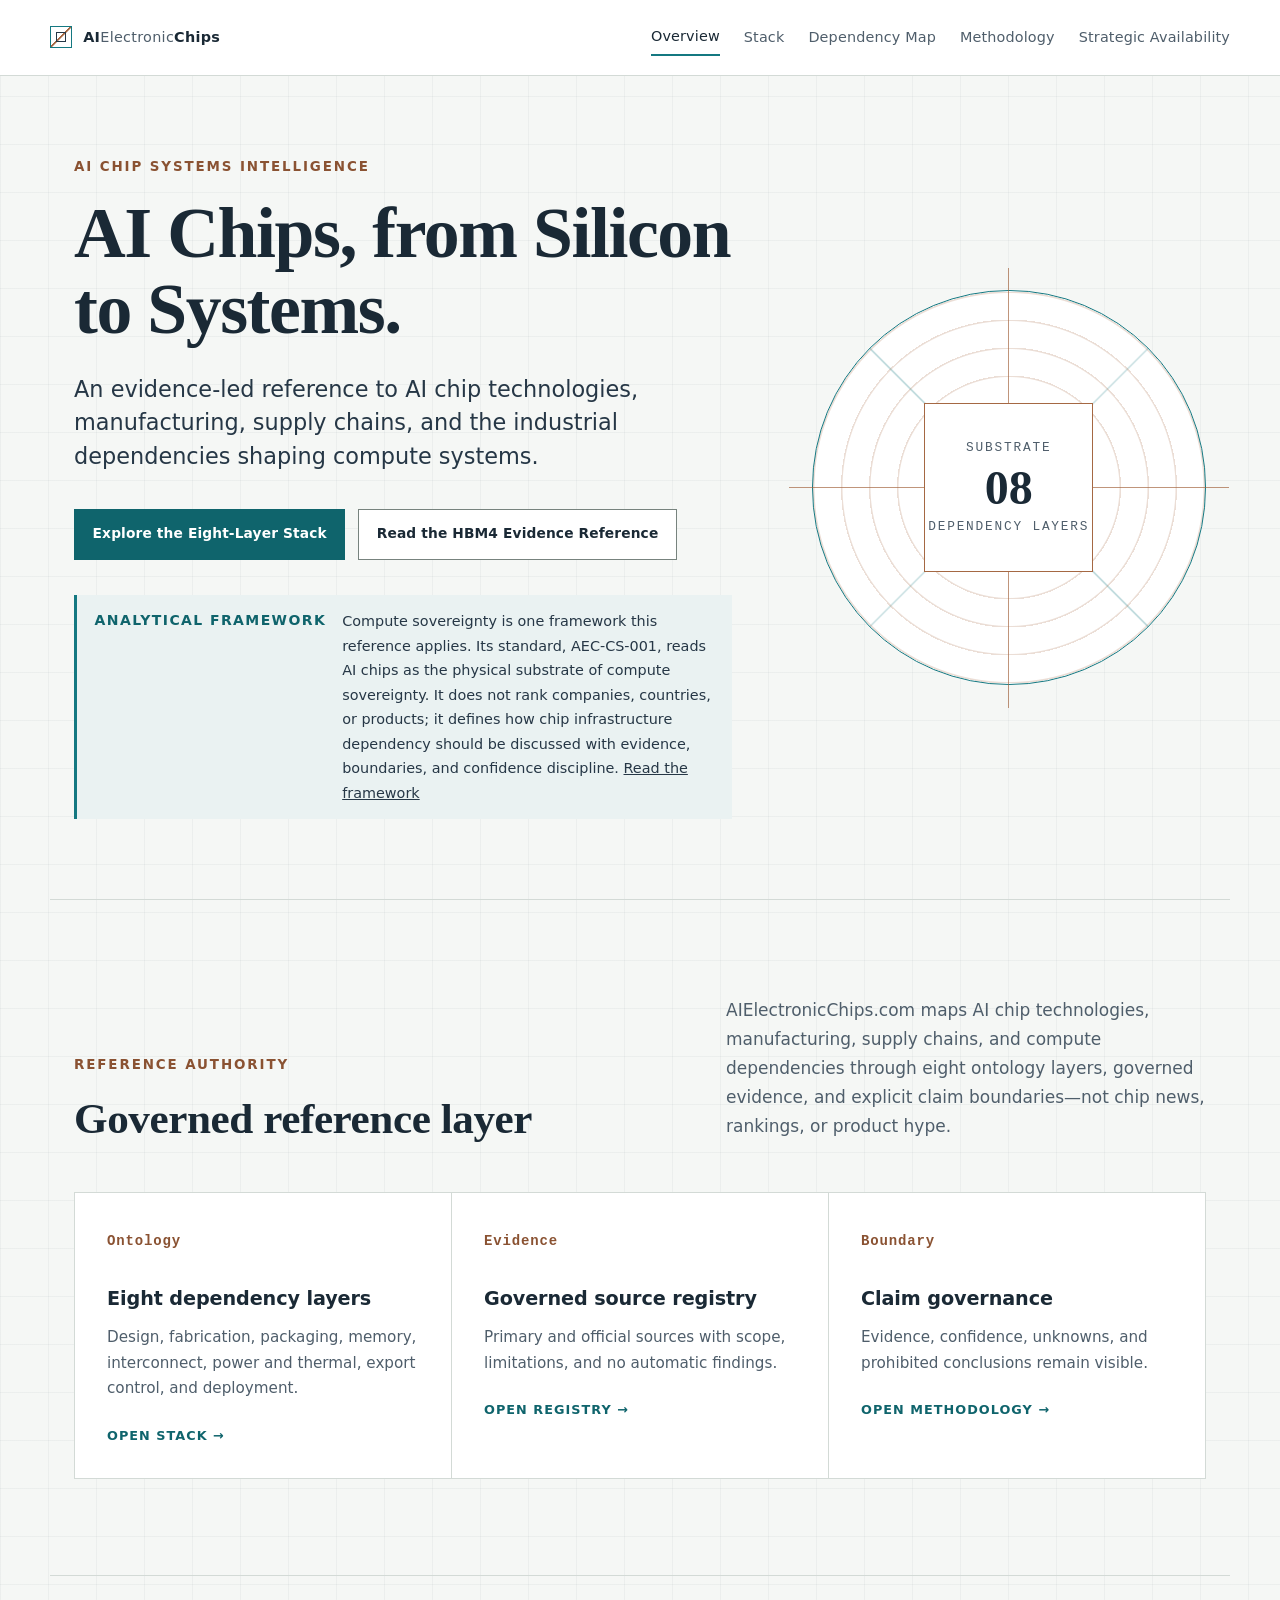
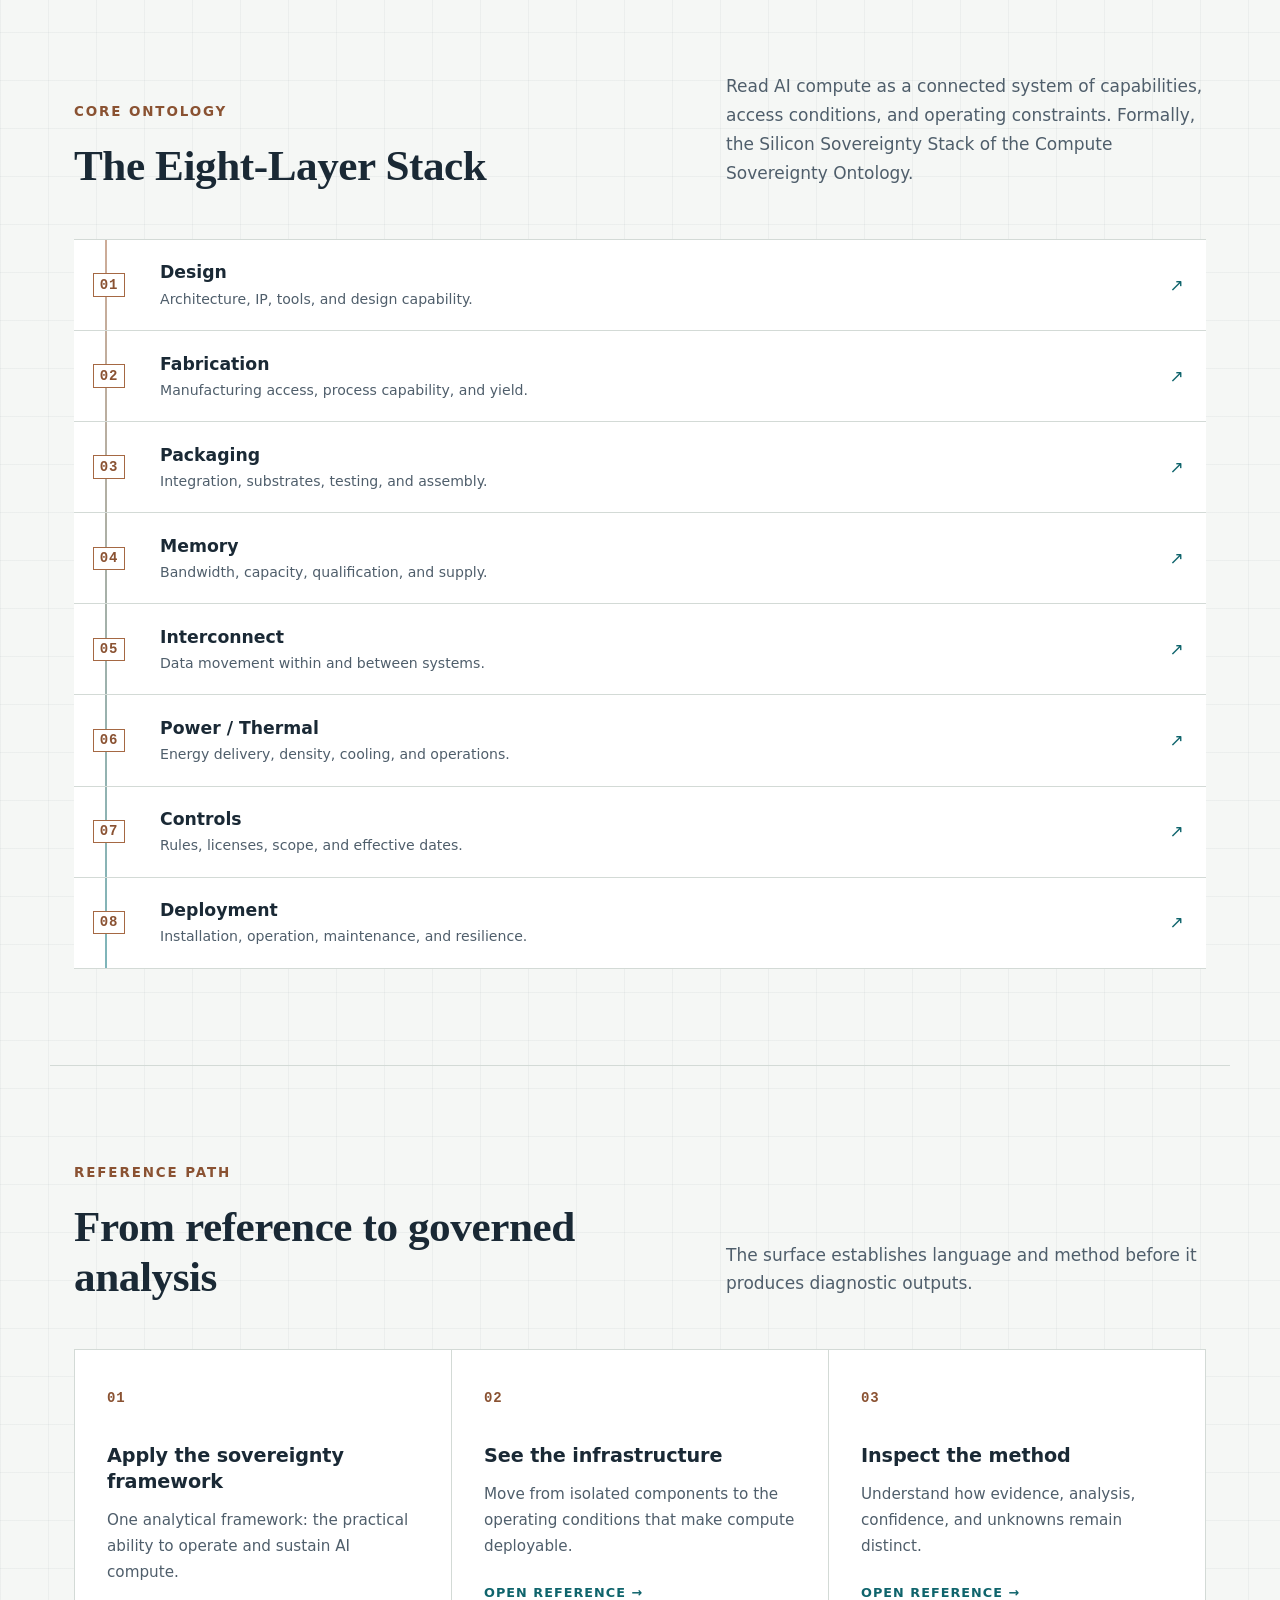
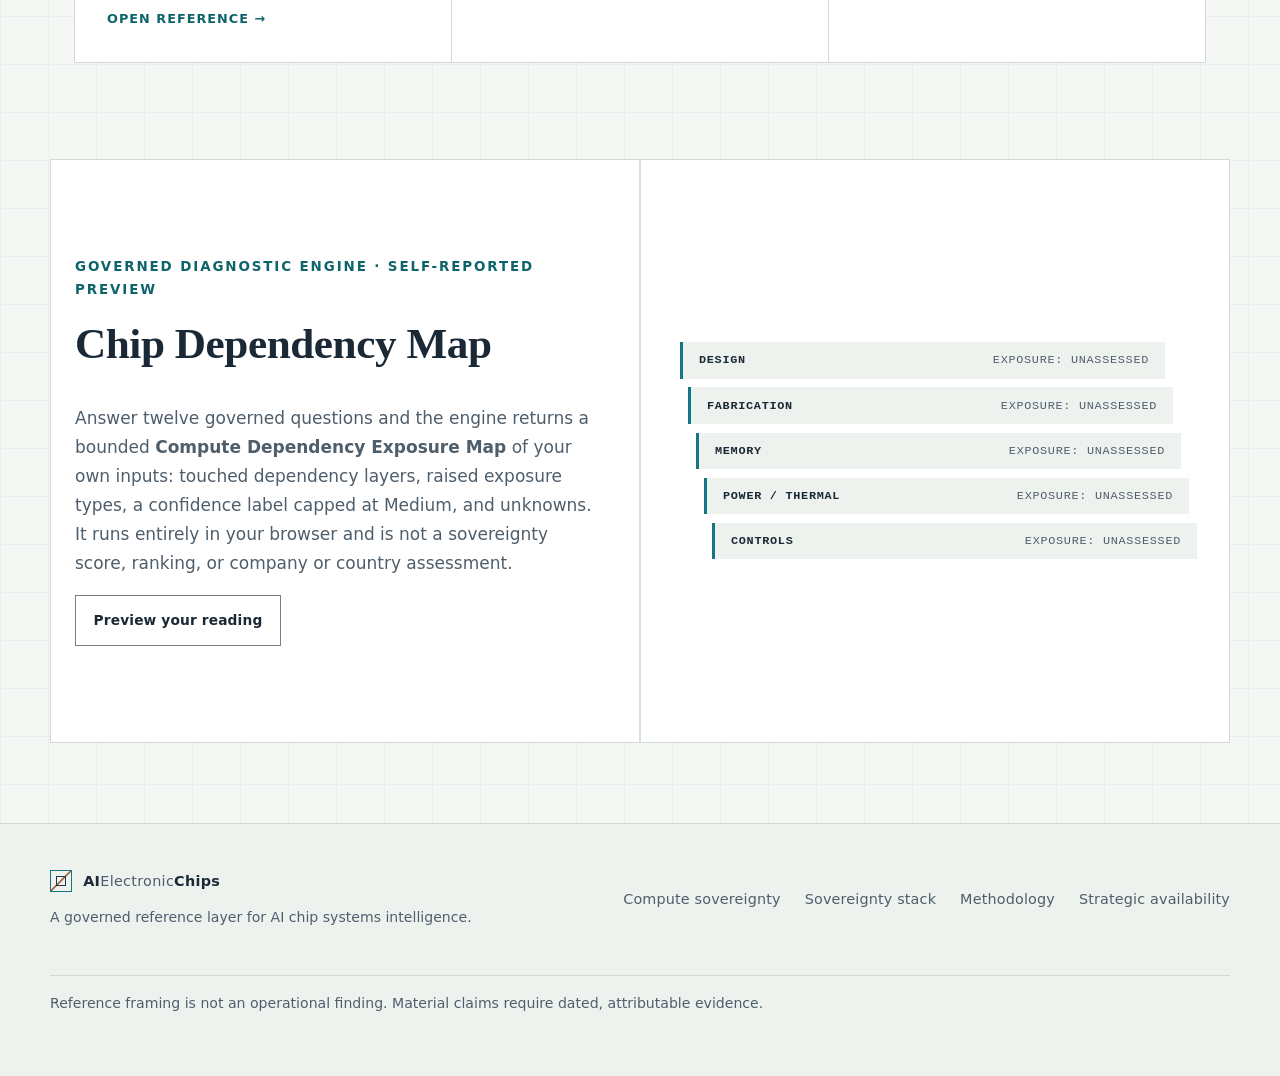
==== commit 41bcf4b9: "Navigation: label the homepage link "Overview" instead of "Thesis" The primary navigation's homepage" ====
--- a/index.html
+++ b/index.html
@@ -147,7 +147,7 @@
   <a class="skip-link" href="#main">Skip to main content</a>
   <header class="site-header">
     <a class="brand" href="/" aria-label="AIElectronicChips.com home"><span class="brand-mark" aria-hidden="true"></span><span>AI<span>Electronic</span>Chips</span></a>
-    <nav class="primary-nav" aria-label="Primary navigation"><a href="/" aria-current="page">Thesis</a><a href="/sovereignty-stack/">Stack</a><a href="/chip-dependency-map/">Dependency Map</a><a href="/methodology/">Methodology</a><a href="/strategic-availability/">Strategic Availability</a></nav>
+    <nav class="primary-nav" aria-label="Primary navigation"><a href="/" aria-current="page">Overview</a><a href="/sovereignty-stack/">Stack</a><a href="/chip-dependency-map/">Dependency Map</a><a href="/methodology/">Methodology</a><a href="/strategic-availability/">Strategic Availability</a></nav>
   </header>
   <main id="main"><section class="home-hero"><div class="hero-copy"><p class="eyebrow">AI Chip Systems Intelligence</p><h1>AI Chips, from Silicon to Systems.</h1><p class="lead">An evidence-led reference to AI chip technologies, manufacturing, supply chains, and the industrial dependencies shaping compute systems.</p><div class="hero-actions"><a class="button primary" href="/sovereignty-stack/">Explore the Eight-Layer Stack</a><a class="button" href="/hbm-memory/">Read the HBM4 Evidence Reference</a></div><div class="framing-note"><strong>Analytical framework</strong><span>Compute sovereignty is one framework this reference applies. Its standard, <span class="nowrap">AEC-CS-001</span>, reads AI chips as the physical substrate of compute sovereignty. It does not rank companies, countries, or products; it defines how chip infrastructure dependency should be discussed with evidence, boundaries, and confidence discipline. <a href="/compute-sovereignty/">Read the framework</a></span></div></div><div class="wafer" aria-hidden="true"><div class="wafer-core"><span>SUBSTRATE</span><strong>08</strong><small>DEPENDENCY LAYERS</small></div></div>  </section>
   <section class="home-section" aria-labelledby="authority-title"><div class="section-heading"><div><div class="section-label">Reference authority</div><h2 id="authority-title">Governed reference layer</h2></div><p>AIElectronicChips.com maps AI chip technologies, manufacturing, supply chains, and compute dependencies through eight ontology layers, governed evidence, and explicit claim boundaries—not chip news, rankings, or product hype.</p></div><div class="feature-grid"><a class="feature-card" href="/sovereignty-stack/"><span class="layer-id">Ontology</span><h3>Eight dependency layers</h3><p>Design, fabrication, packaging, memory, interconnect, power and thermal, export control, and deployment.</p><span class="text-link">Open stack →</span></a><a class="feature-card" href="/sources/"><span class="layer-id">Evidence</span><h3>Governed source registry</h3><p>Primary and official sources with scope, limitations, and no automatic findings.</p><span class="text-link">Open registry →</span></a><a class="feature-card" href="/methodology/"><span class="layer-id">Boundary</span><h3>Claim governance</h3><p>Evidence, confidence, unknowns, and prohibited conclusions remain visible.</p><span class="text-link">Open methodology →</span></a></div></section>
